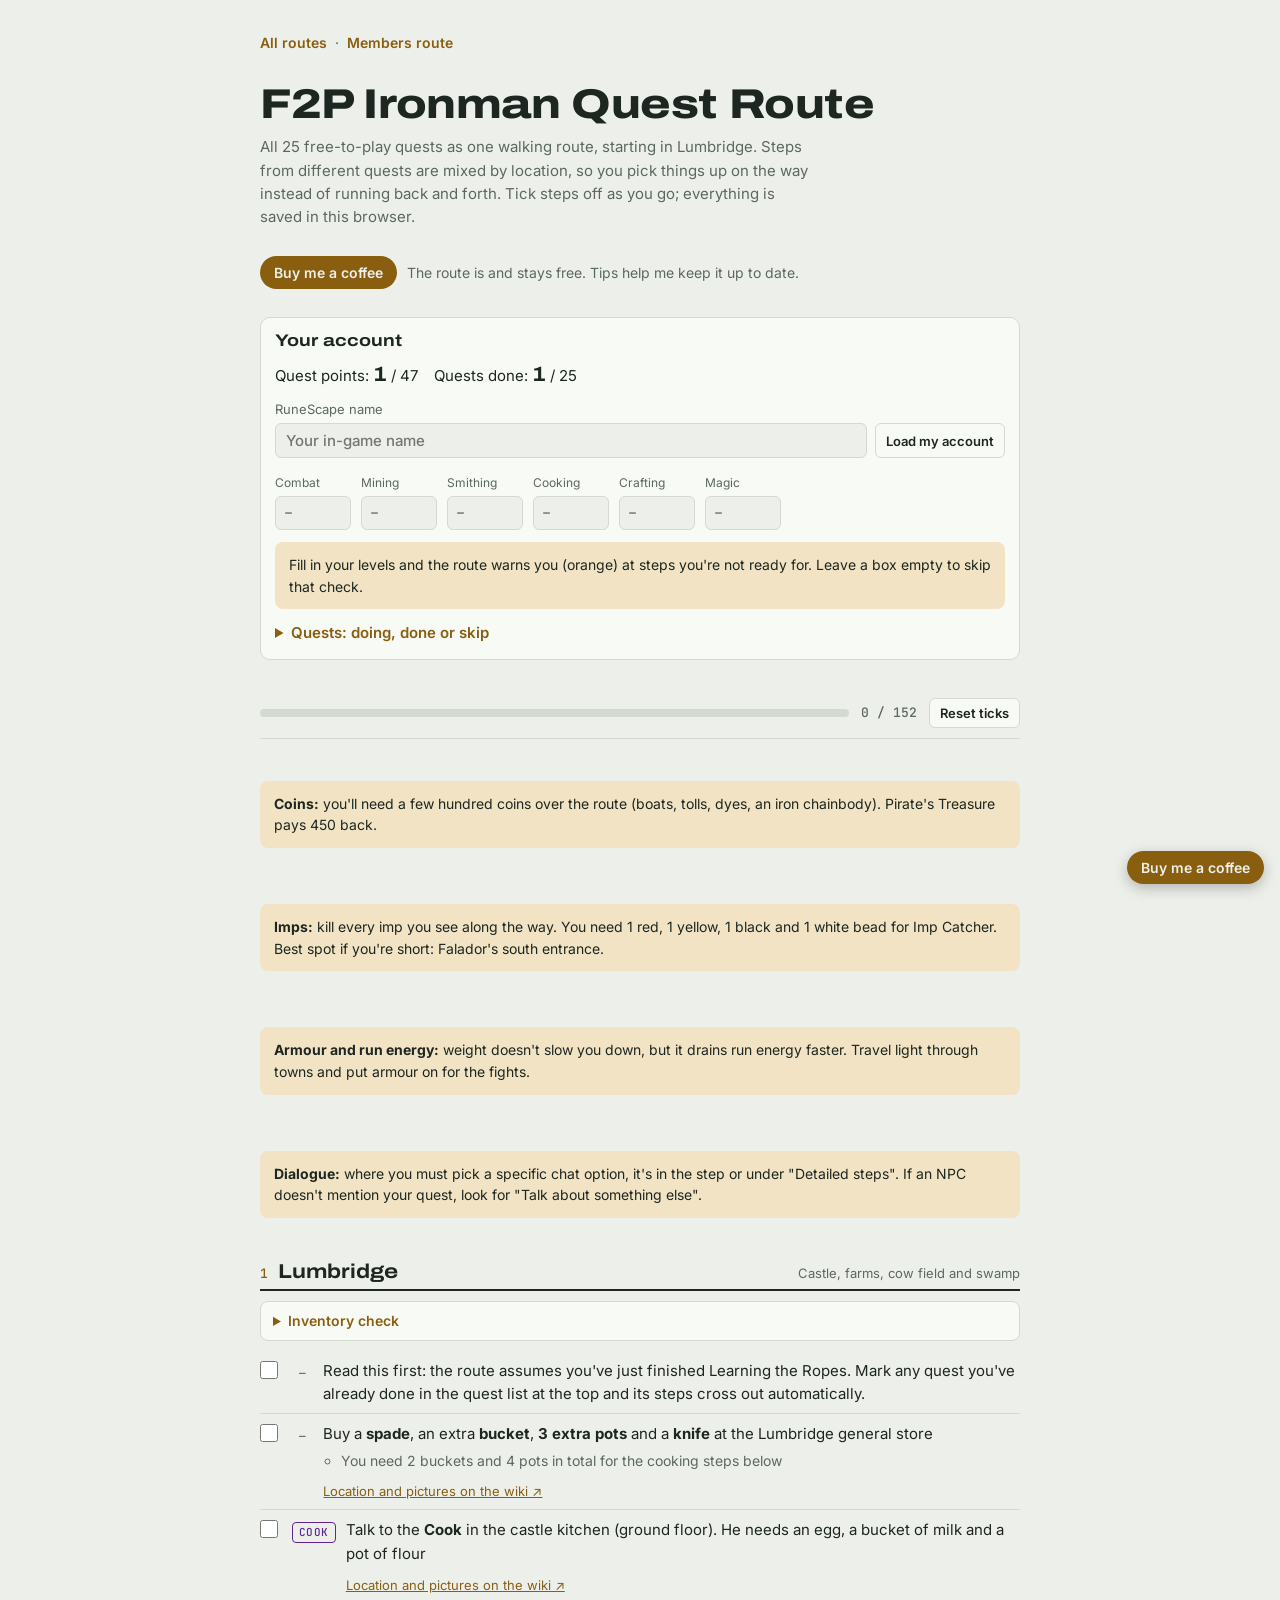
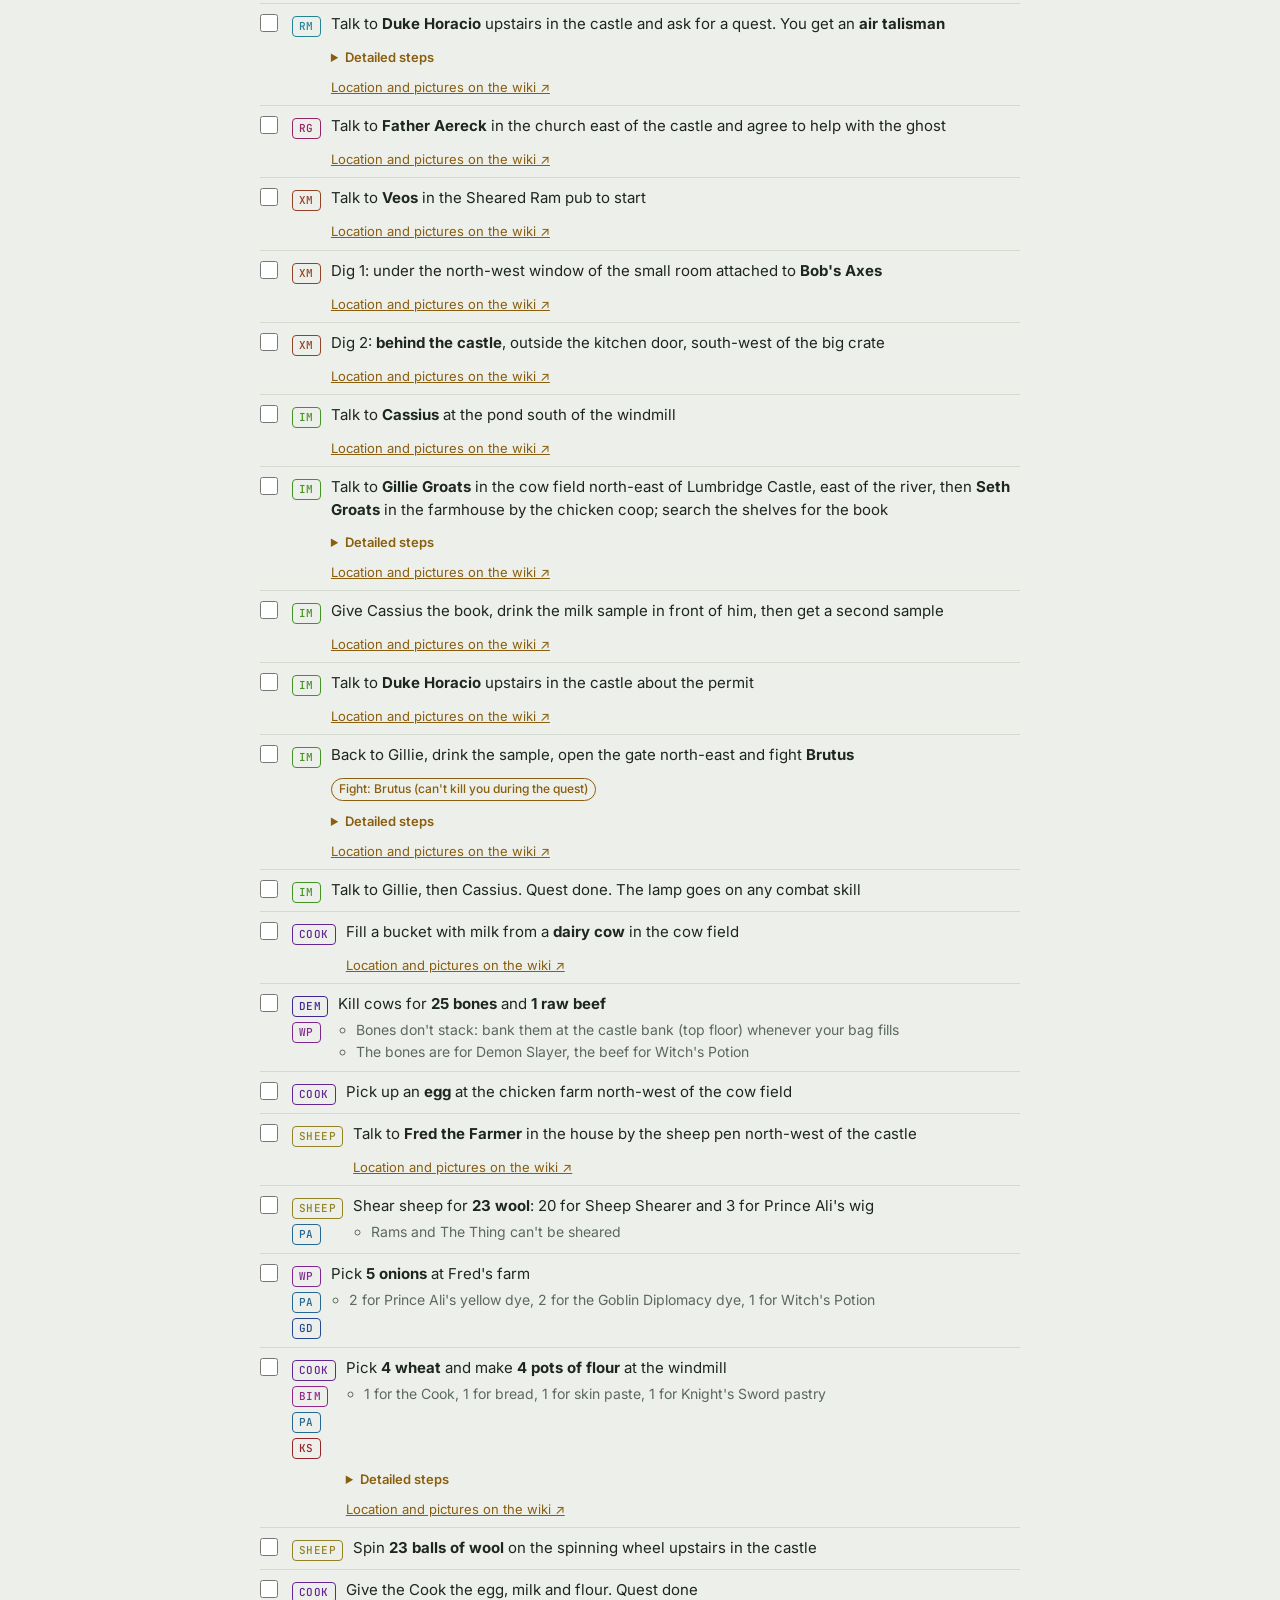
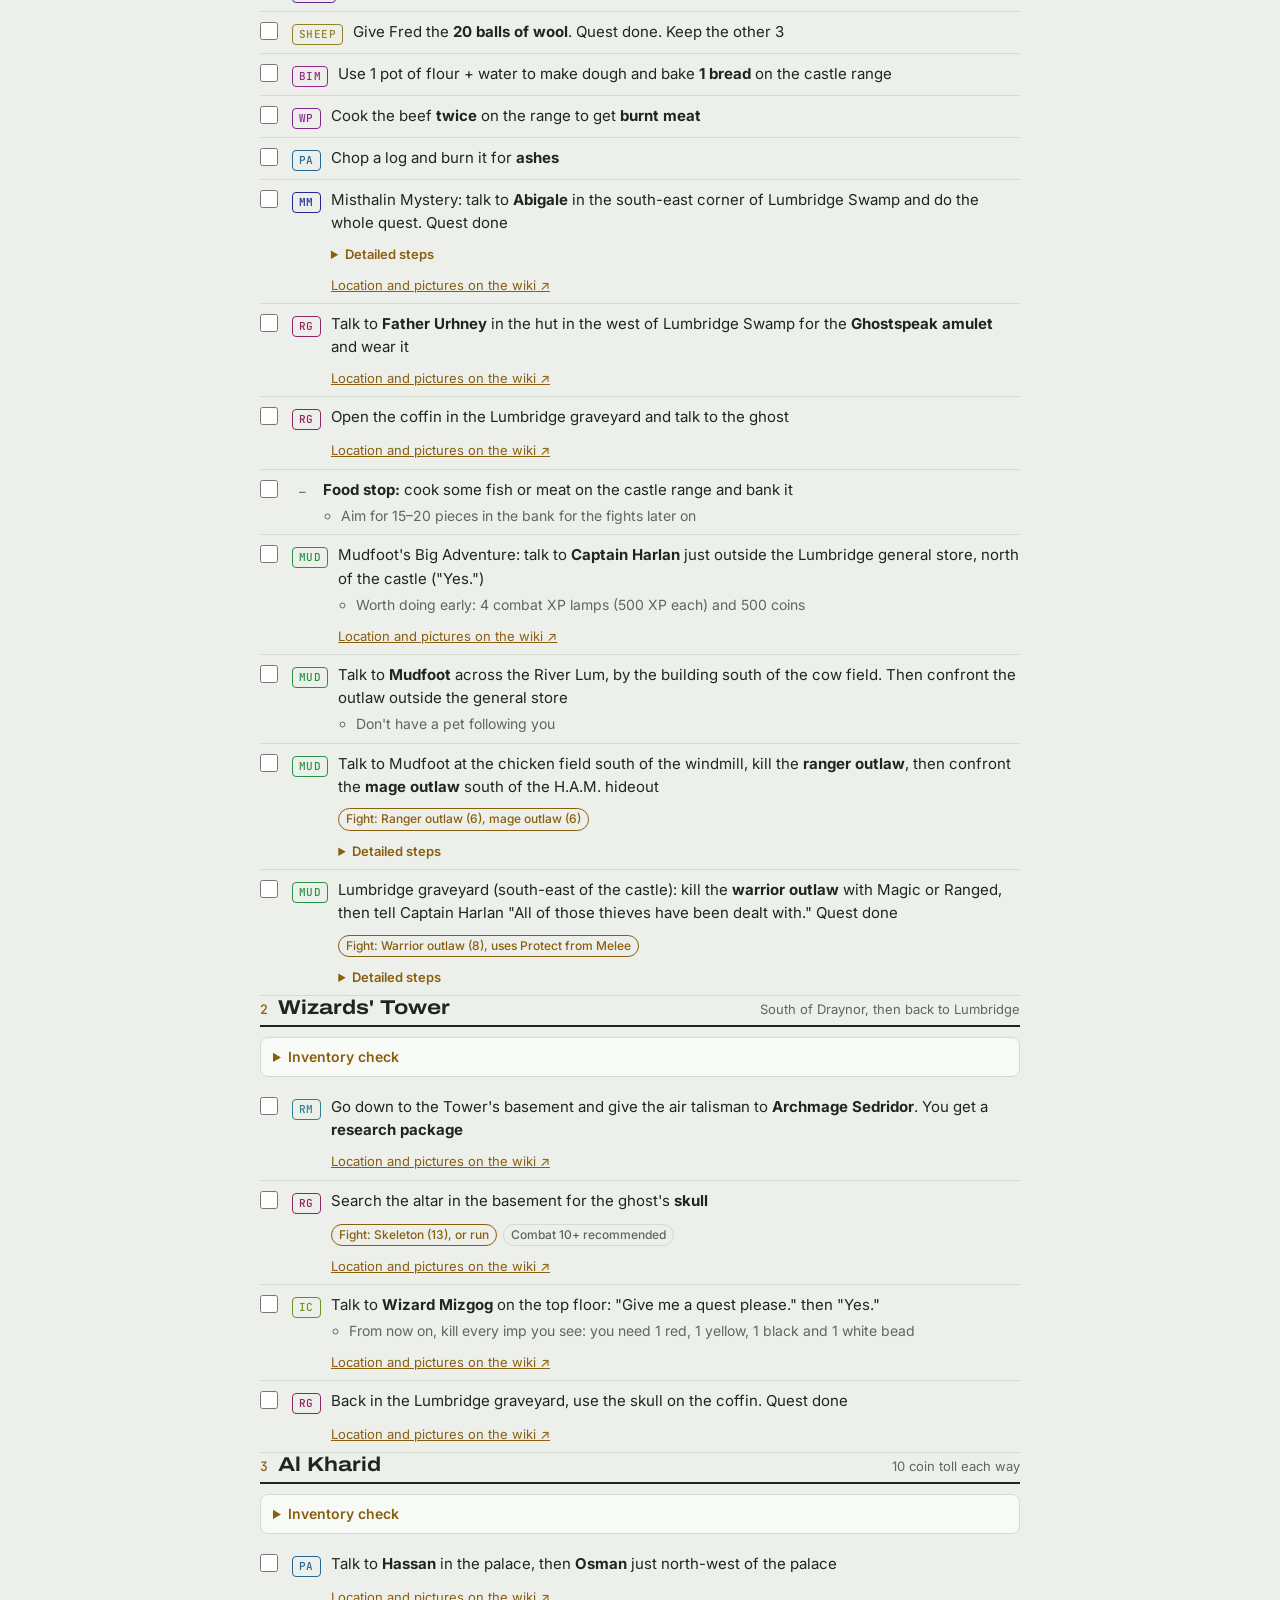
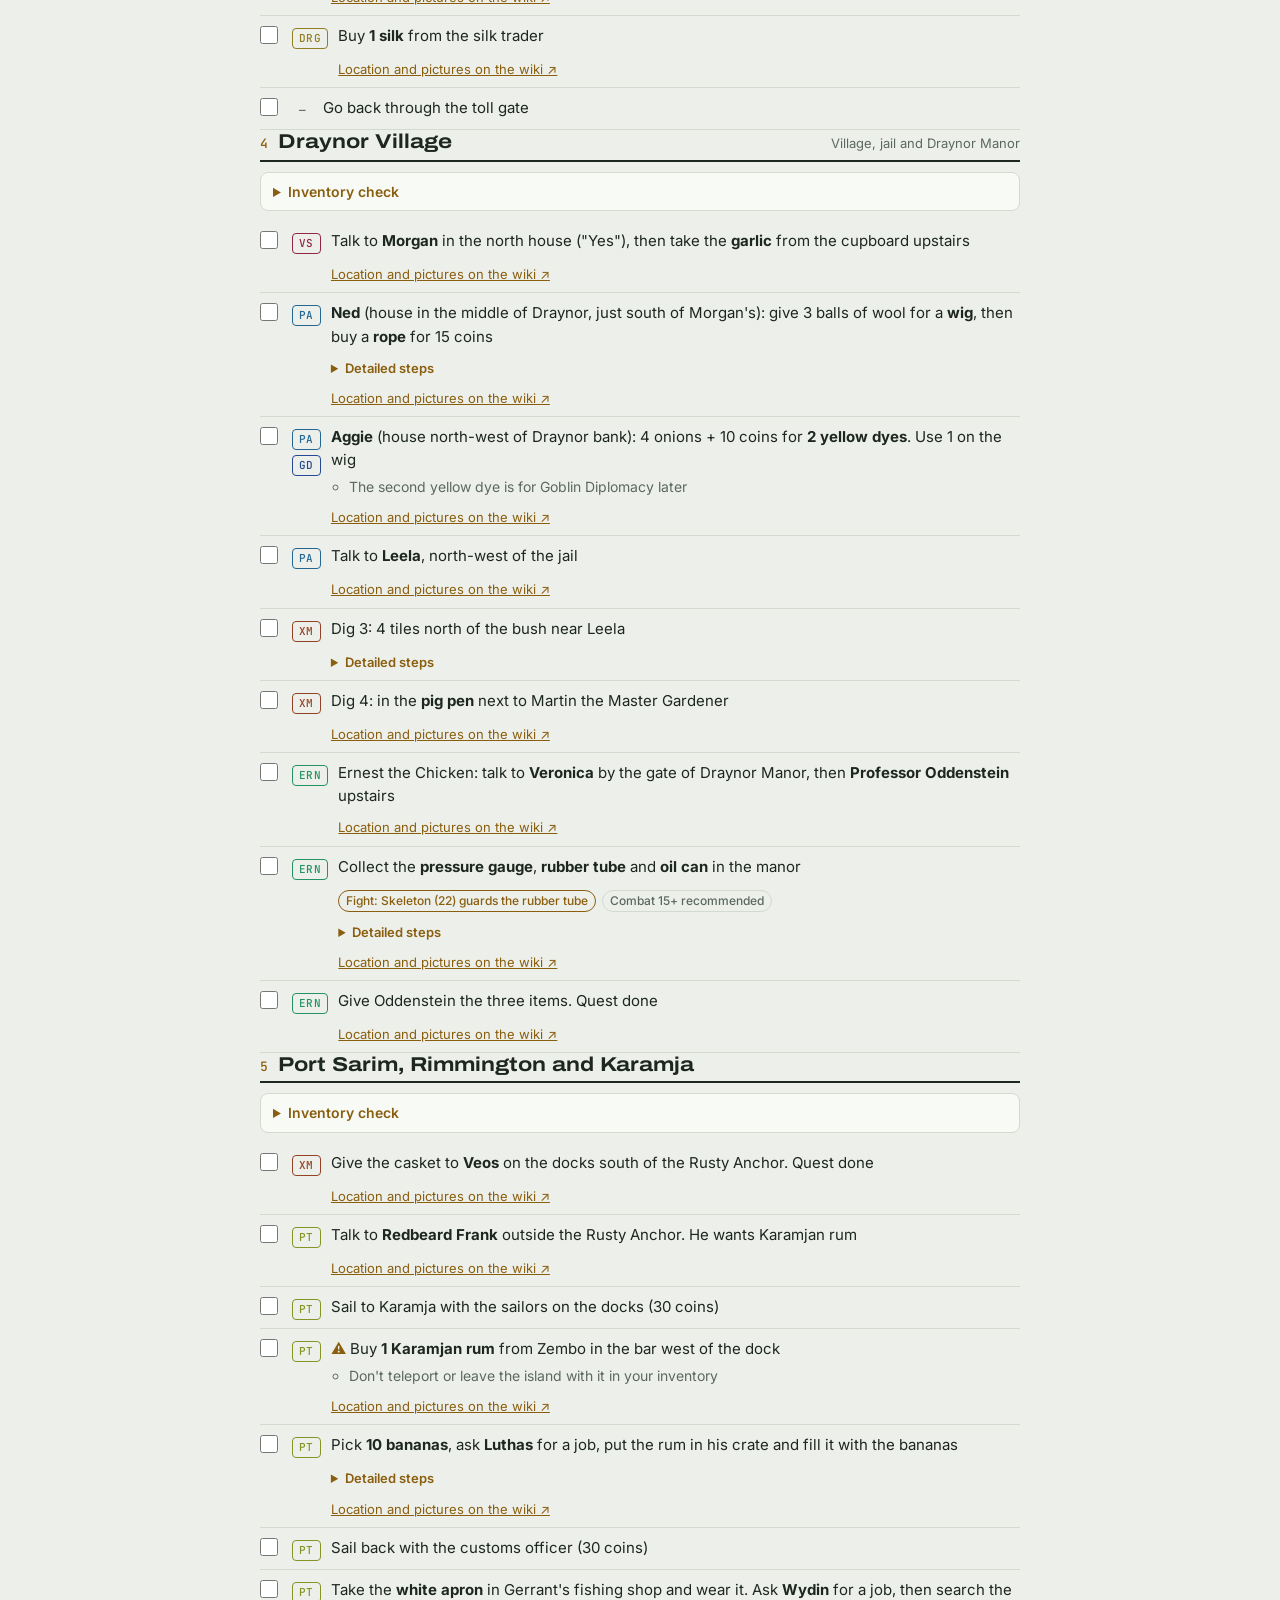
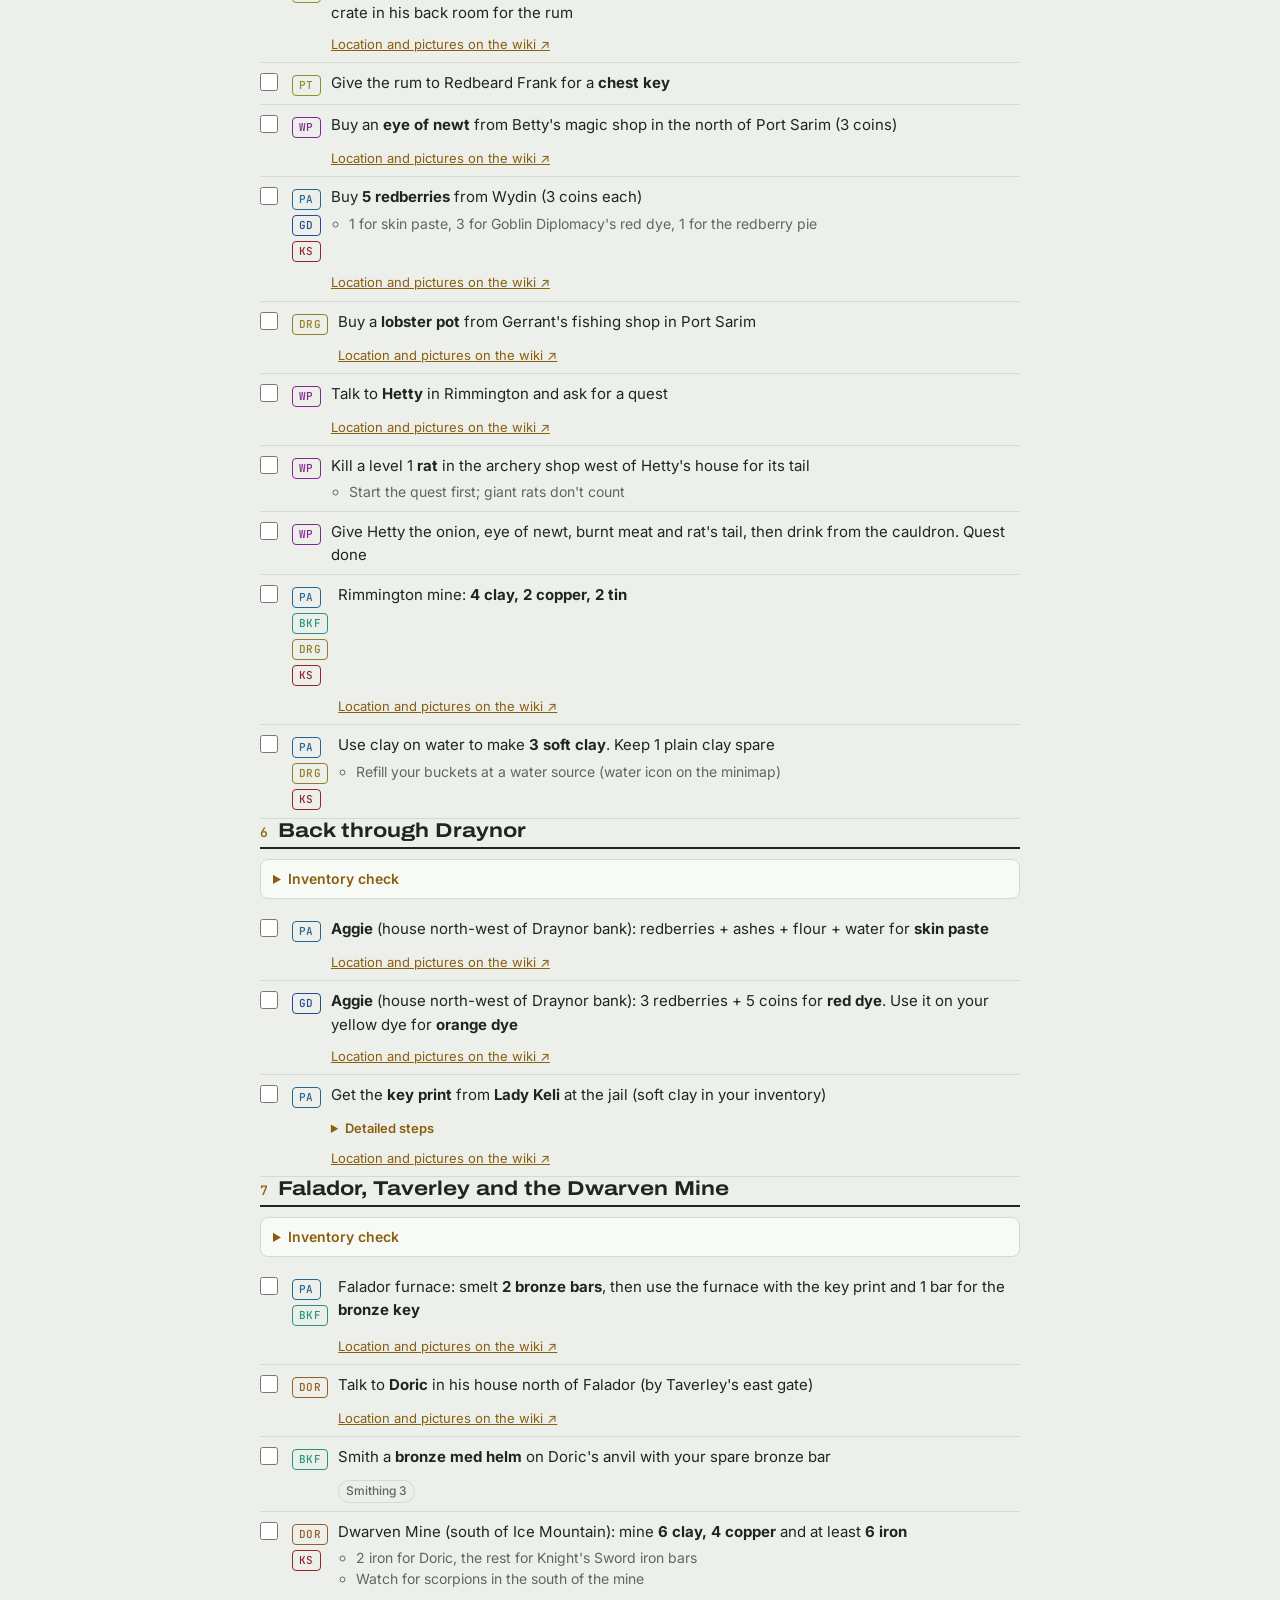
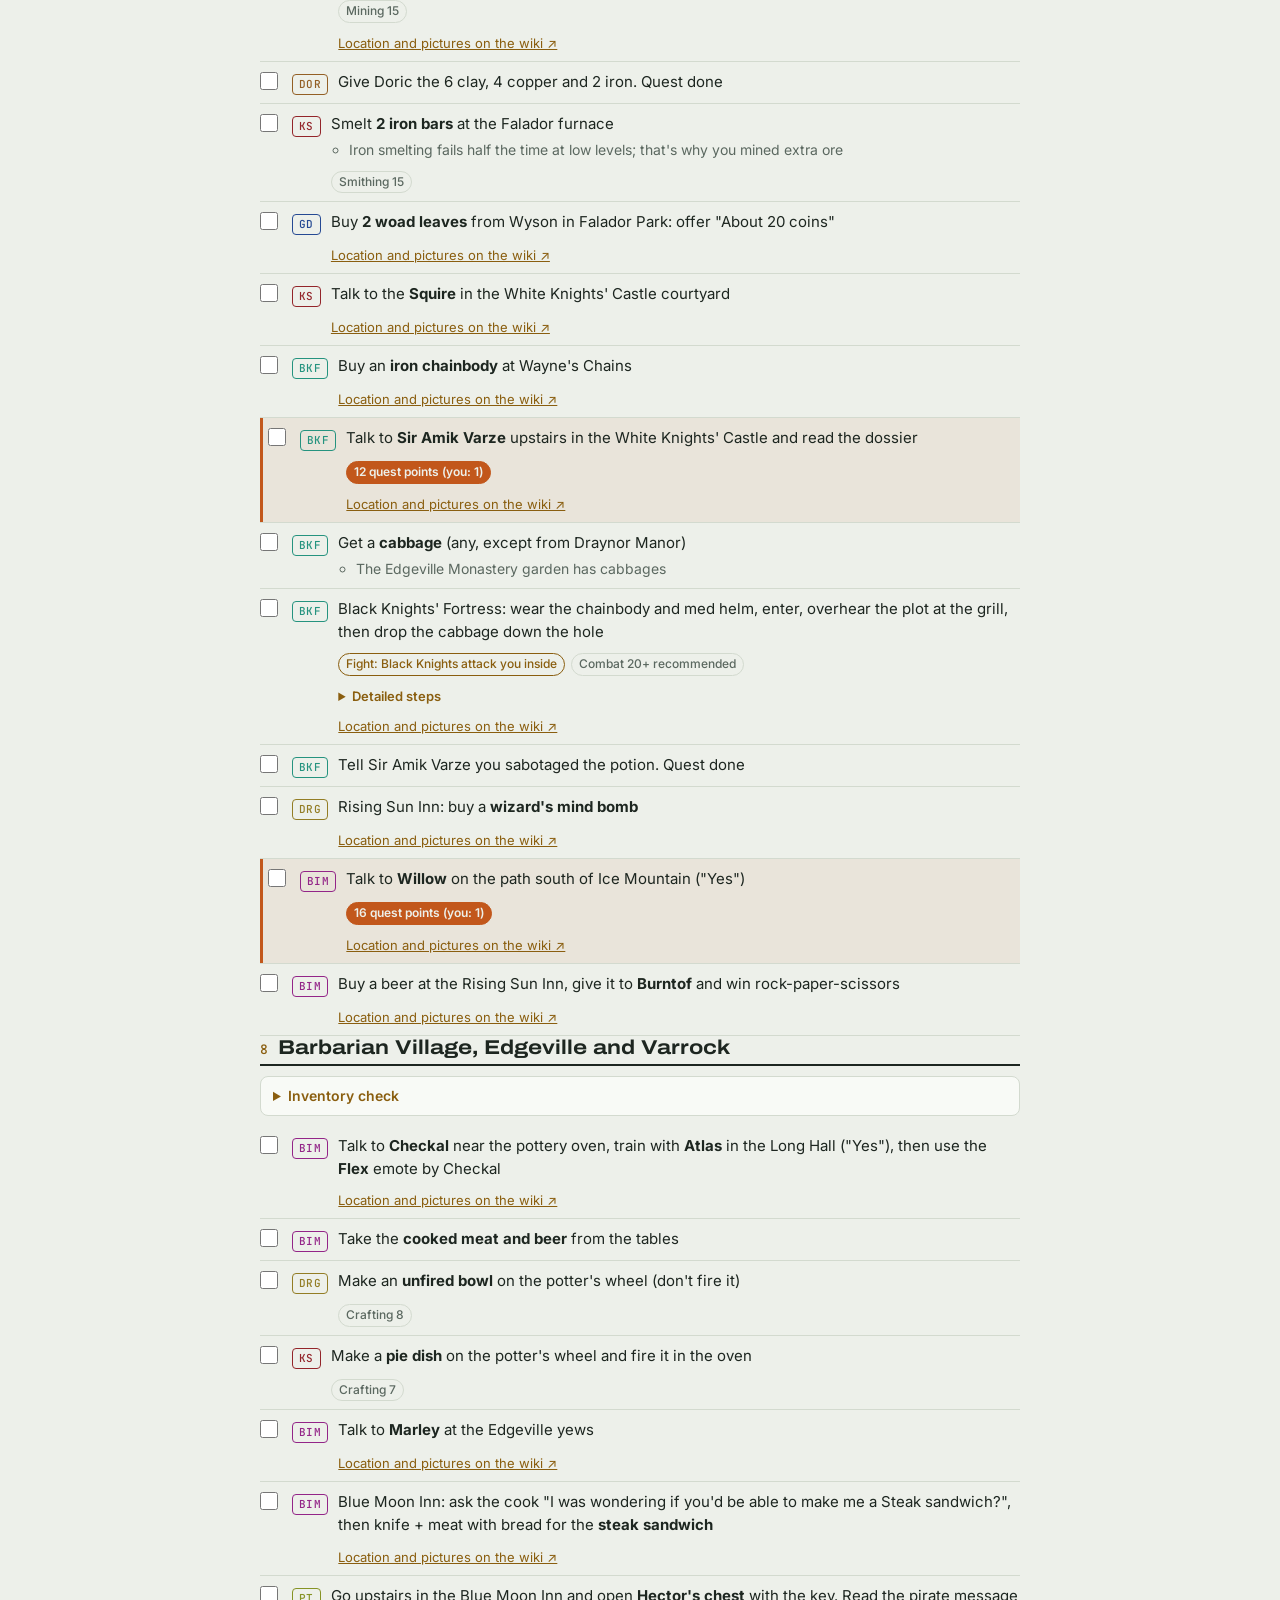
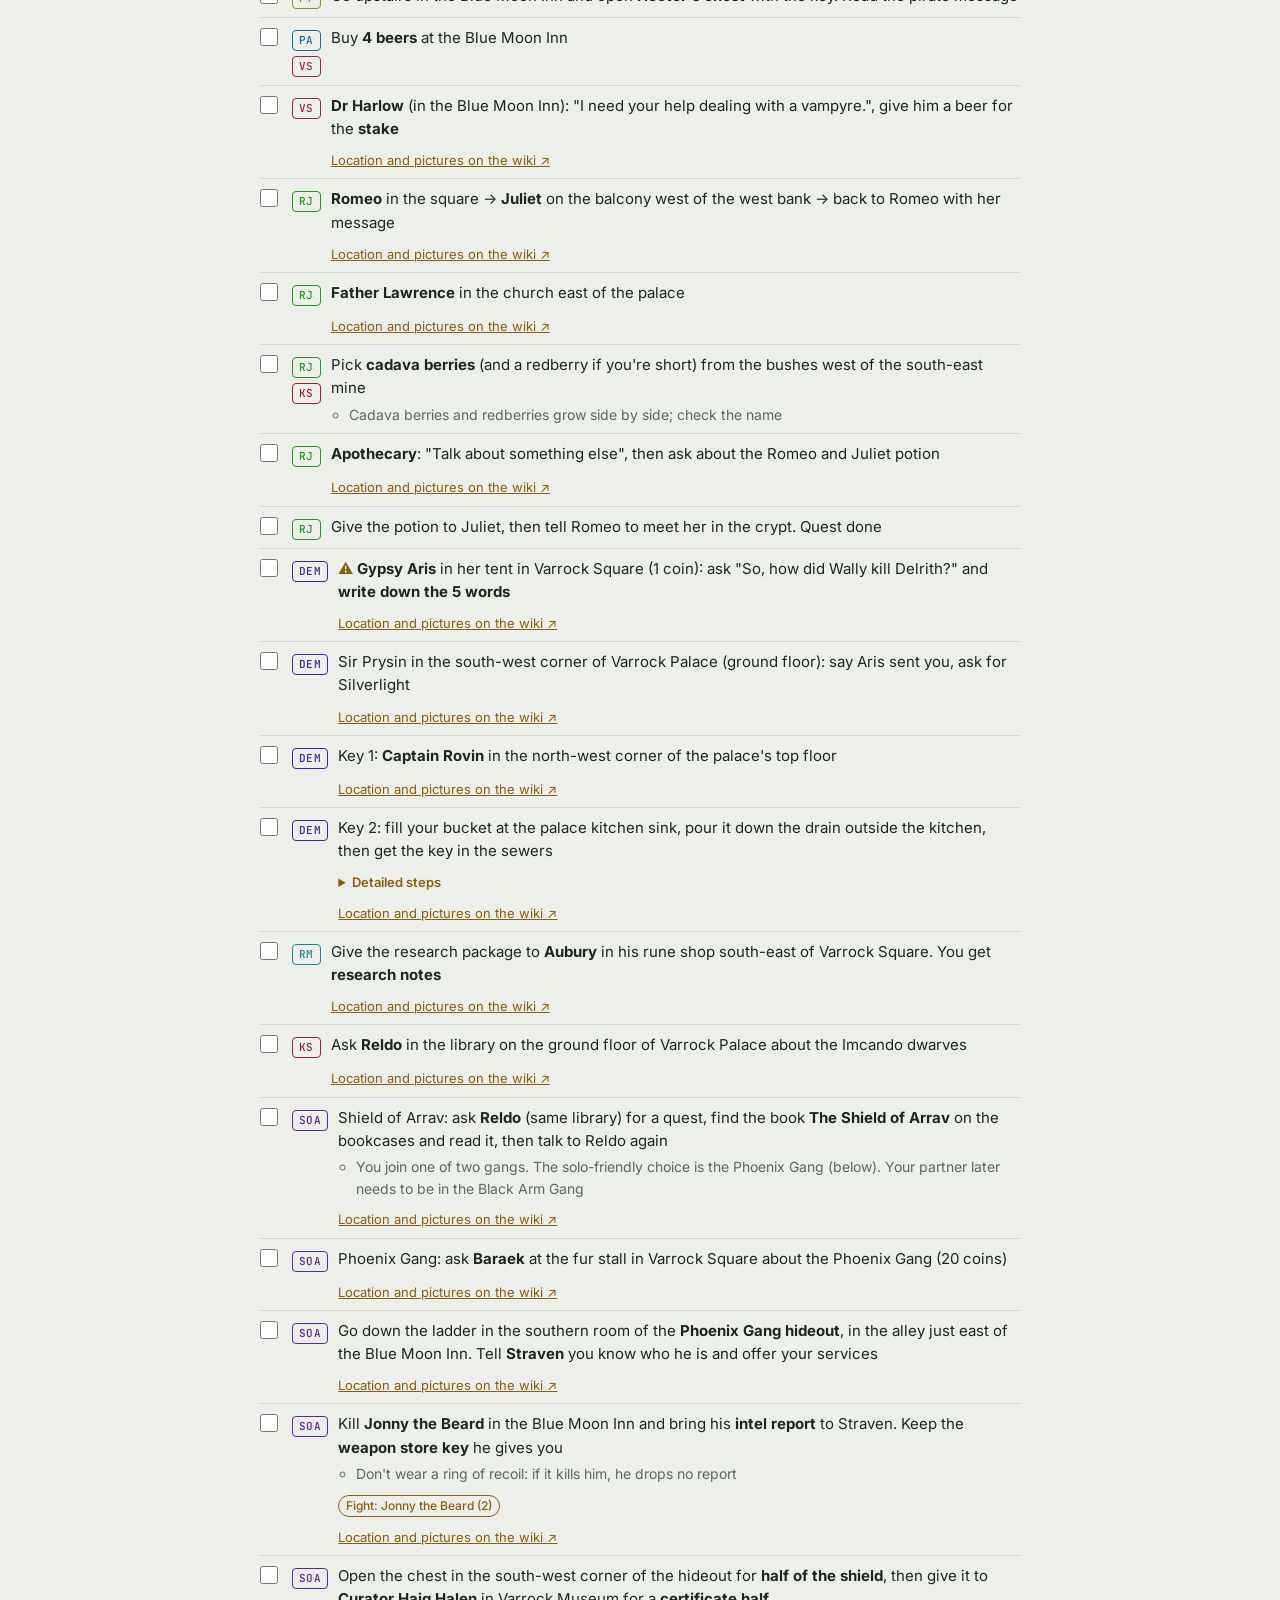
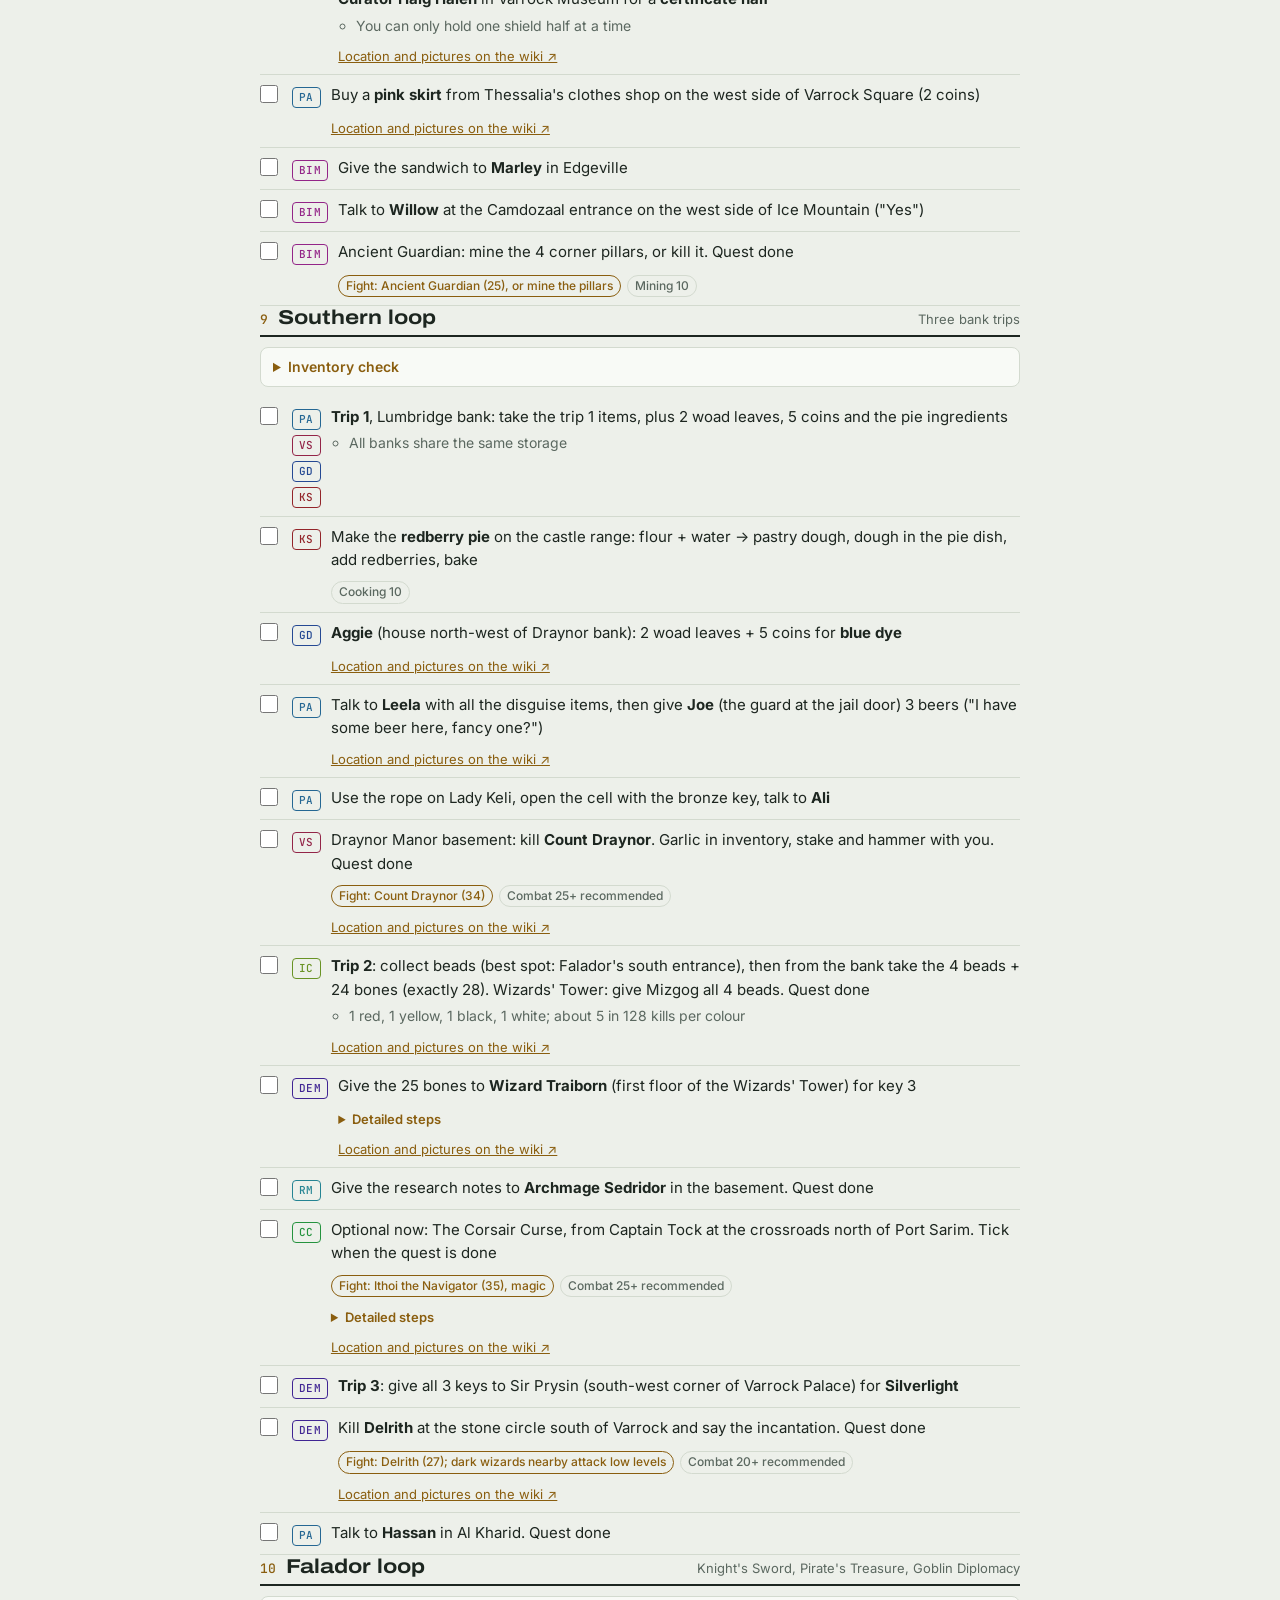
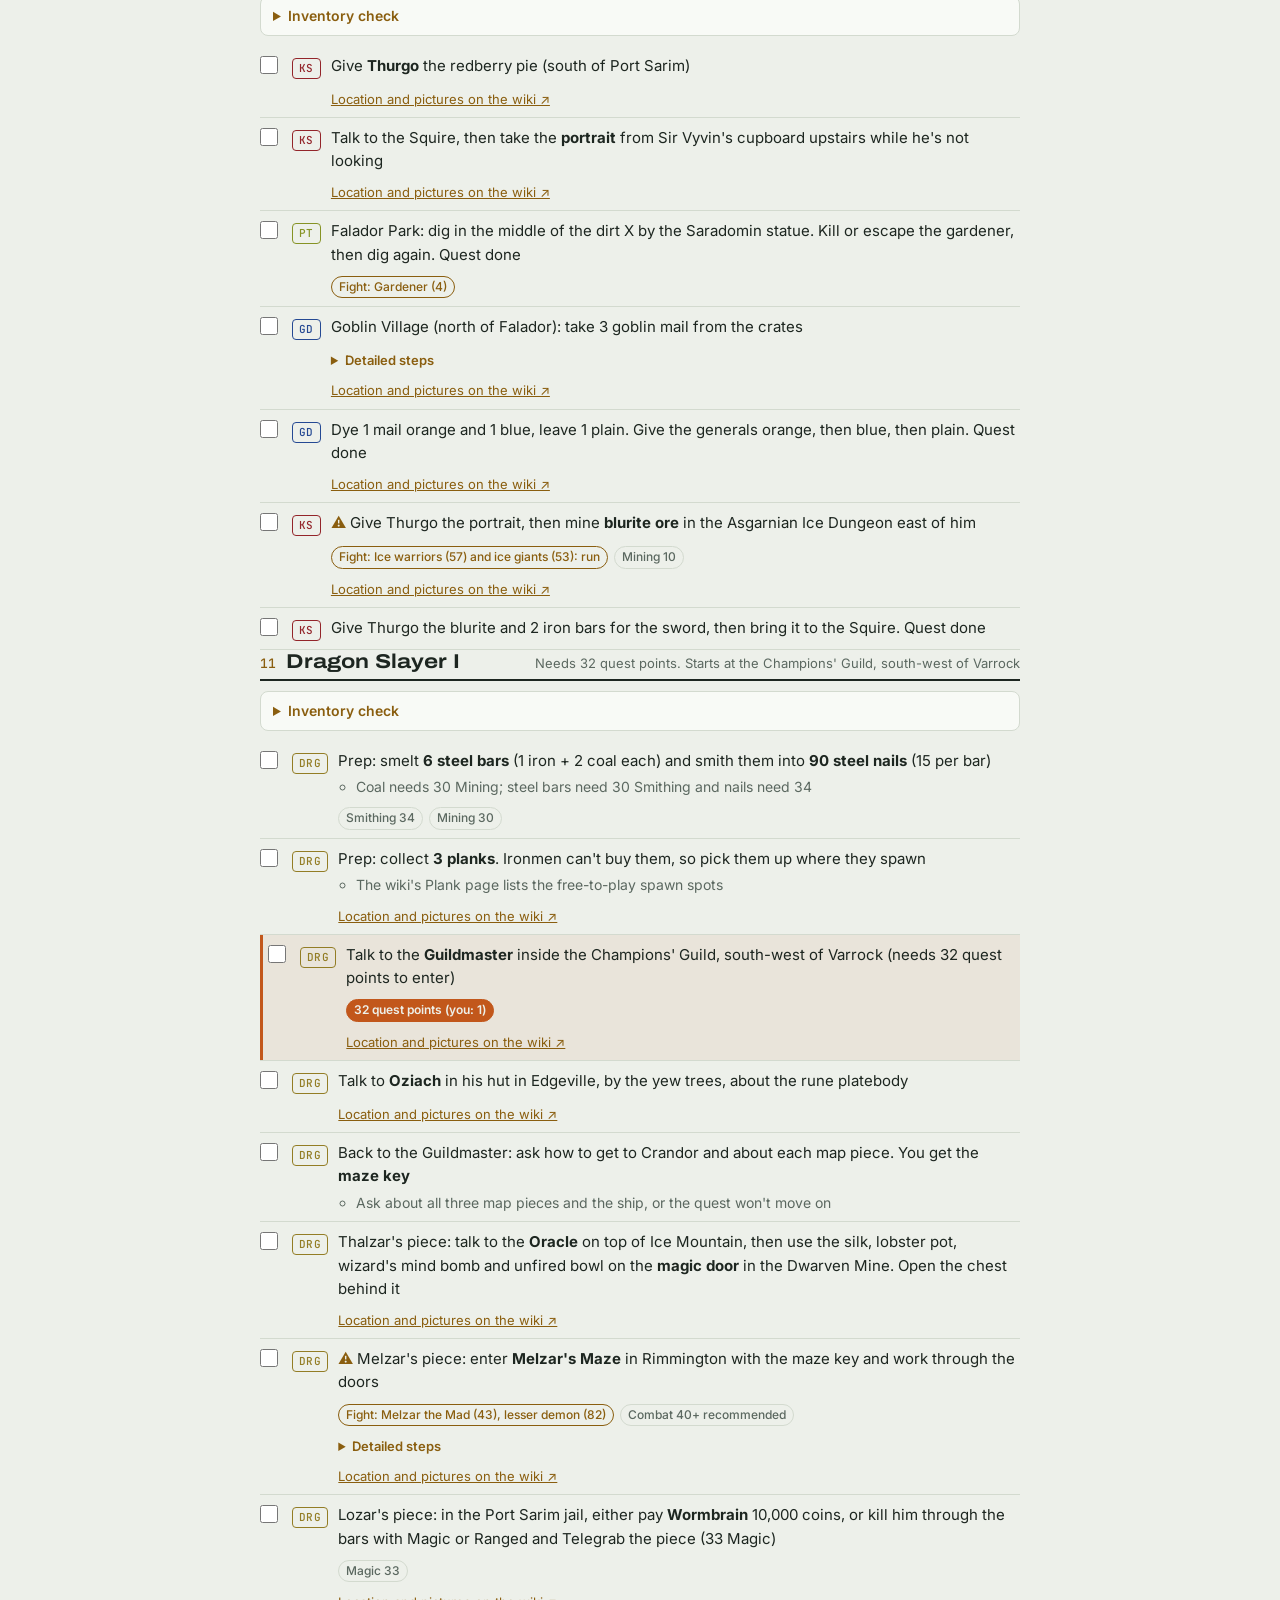
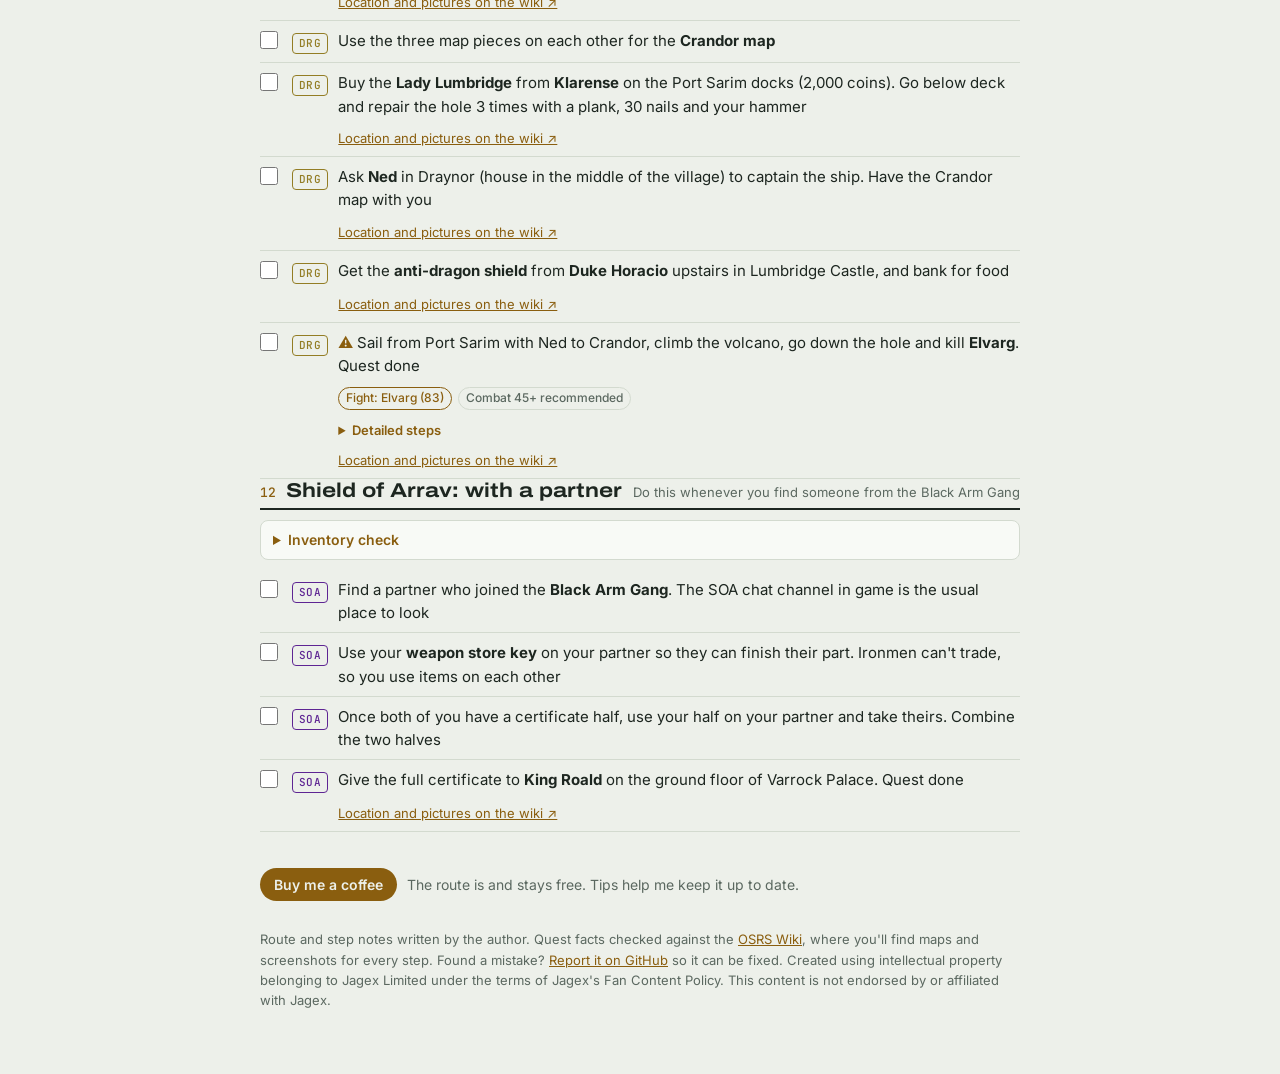
==== f2p/index.html @ 498c960a "Add homepage, move F2P to /f2p, add members route chapter 1, share progress Co-Authored-By: Claude O" ====
<!doctype html>
<html lang="en">
<head>
<meta charset="utf-8">
<meta name="viewport" content="width=device-width, initial-scale=1, viewport-fit=cover">
<title>F2P Ironman Quest Route</title>
<link rel="canonical" href="https://osrsroute.com/f2p/">
<meta name="description" content="Every free-to-play OSRS quest in one walking route for ironmen: steps interleaved by location, bank trips, inventory checks, dialogue options and requirement warnings.">
<link rel="stylesheet" href="https://fonts.googleapis.com/css2?family=Archivo:wdth,wght@100..125,500..800&family=Inter:wght@400;500;600&family=JetBrains+Mono:wght@500&display=swap">
<link rel="stylesheet" href="/assets/route.css">
</head>
<body>


<div class="wrap">
  <nav class="topnav"><a href="/">All routes</a><span aria-hidden="true">·</span><a href="/members/">Members route</a></nav>
  <header>
    <h1>F2P Ironman Quest Route</h1>
    <p class="lede">All 25 free-to-play quests as one walking route, starting in Lumbridge. Steps from different quests are mixed by location, so you pick things up on the way instead of running back and forth. Tick steps off as you go; everything is saved in this browser.</p>
  </header>

  <div class="support">
    <a class="kofi" href="https://ko-fi.com/gladinathor" target="_blank" rel="noopener">Buy me a coffee</a>
    <span>The route is and stays free. Tips help me keep it up to date.</span>
  </div>


  <section class="panel" aria-labelledby="you-h">
    <h2 id="you-h">Your account</h2>
    <div class="panel-row"><span>Quest points: <strong id="qp">0</strong> / <span id="qptotal"></span></span><span>Quests done: <strong id="qdone">0</strong> / <span id="qtotal"></span></span></div>
    <form id="lookup" class="lookup">
      <label for="rsn">RuneScape name</label>
      <div class="lookup-row"><input id="rsn" type="text" autocomplete="off" spellcheck="false" maxlength="12" placeholder="Your in-game name"><button id="loadbtn" type="submit">Load my account</button></div>
      <p id="lookupmsg" class="hint" role="status"></p>
    </form>
    <div id="stats" aria-label="Your levels"></div>
    <p class="note" style="margin:0">Fill in your levels and the route warns you (orange) at steps you're not ready for. Leave a box empty to skip that check.</p>
    <details>
      <summary>Quests: doing, done or skip</summary>
      <p style="margin:8px 0;color:var(--muted);font-size:14px">Done: its steps are crossed out. Skip: its steps disappear, for quests you don't meet the requirements for or don't want to do. Steps that serve several quests stay until none of those quests is still on Doing.</p>
      <div id="qlist"></div>
    </details>
  </section>

  <p id="dswarn" class="note warnbox" hidden>Dragon Slayer is on, but your combat is <strong id="dsc"></strong>. Elvarg (83) and the lesser demon (82) are tough below about 40. You'll gain levels along the route, so keeping it is fine. <button id="dsskip" type="button">Skip Dragon Slayer</button></p>
  <div class="progress">
    <div class="bar" aria-hidden="true"><i id="fill"></i></div>
    <span class="count" id="count">0 / 0</span>
    <button id="reset" type="button">Reset ticks</button>
  </div>
  <p id="confirm" class="note" hidden>Untick every step? Your quest list and levels stay. <button id="yes" type="button">Yes, reset</button> <button id="no" type="button">Cancel</button></p>

  <p class="note"><strong>Coins:</strong> you'll need a few hundred coins over the route (boats, tolls, dyes, an iron chainbody). Pirate's Treasure pays 450 back.</p>
  <p class="note"><strong>Imps:</strong> kill every imp you see along the way. You need 1 red, 1 yellow, 1 black and 1 white bead for Imp Catcher. Best spot if you're short: Falador's south entrance.</p>
  <p class="note"><strong>Armour and run energy:</strong> weight doesn't slow you down, but it drains run energy faster. Travel light through towns and put armour on for the fights.</p>
  <p class="note"><strong>Dialogue:</strong> where you must pick a specific chat option, it's in the step or under "Detailed steps". If an NPC doesn't mention your quest, look for "Talk about something else".</p>

  <div id="phases"></div>



  
  <div class="support" style="margin-top:8px">
    <a class="kofi" href="https://ko-fi.com/gladinathor" target="_blank" rel="noopener">Buy me a coffee</a>
    <span>The route is and stays free. Tips help me keep it up to date.</span>
  </div>

  <footer>Route and step notes written by the author. Quest facts checked against the <a href="https://oldschool.runescape.wiki" target="_blank" rel="noopener">OSRS Wiki</a>, where you'll find maps and screenshots for every step. Found a mistake? <a href="https://github.com/bengladine/osrs-quest-route/issues/new?template=route-mistake.md" target="_blank" rel="noopener">Report it on GitHub</a> so it can be fixed. Created using intellectual property belonging to Jagex Limited under the terms of Jagex's Fan Content Policy. This content is not endorsed by or affiliated with Jagex.</footer>
</div>

<a class="kofi kofi-float" href="https://ko-fi.com/gladinathor" target="_blank" rel="noopener" aria-label="Buy me a coffee on Ko-fi">Buy me a coffee</a>
<script>
window.ROUTE_KEY="f2p-route-full-v1";

const QUESTS={
LTR:["Learning the Ropes",1,"Learning_the_Ropes"],
MUD:["Mudfoot's Big Adventure",1,"Mudfoot%27s_Big_Adventure"],
COOK:["Cook's Assistant",1,"Cook%27s_Assistant"],
SHEEP:["Sheep Shearer",1,"Sheep_Shearer"],
RM:["Rune Mysteries",1,"Rune_Mysteries"],
RG:["The Restless Ghost",1,"The_Restless_Ghost"],
IM:["The Ides of Milk",1,"The_Ides_of_Milk"],
MM:["Misthalin Mystery",1,"Misthalin_Mystery"],
XM:["X Marks the Spot",1,"X_Marks_the_Spot"],
ERN:["Ernest the Chicken",4,"Ernest_the_Chicken"],
WP:["Witch's Potion",1,"Witch%27s_Potion"],
PT:["Pirate's Treasure",2,"Pirate%27s_Treasure"],
PA:["Prince Ali Rescue",3,"Prince_Ali_Rescue"],
VS:["Vampyre Slayer",3,"Vampyre_Slayer"],
RJ:["Romeo & Juliet",5,"Romeo_%26_Juliet"],
DEM:["Demon Slayer",3,"Demon_Slayer"],
DOR:["Doric's Quest",1,"Doric%27s_Quest"],
BKF:["Black Knights' Fortress",3,"Black_Knights%27_Fortress"],
BIM:["Below Ice Mountain",1,"Below_Ice_Mountain"],
IC:["Imp Catcher",1,"Imp_Catcher"],
GD:["Goblin Diplomacy",5,"Goblin_Diplomacy"],
KS:["The Knight's Sword",1,"The_Knight%27s_Sword"],
CC:["The Corsair Curse",2,"The_Corsair_Curse"],
SOA:["Shield of Arrav",1,"Shield_of_Arrav"],
DRG:["Dragon Slayer I",2,"Dragon_Slayer_I"]};

/* Step: [quests, text, opts]
   quests: "KEY" or ["KEY",...] — the step is skipped when ALL listed quests are marked done. "" = always shown.
   opts: sub (short notes), det (detailed steps), req {combat, qp, mining, smithing, cooking, crafting, magic},
         fight "Name (level)", loc wiki page, warn true */
const PHASES=[
{name:"Lumbridge",loc:"Castle, farms, cow field and swamp",
 inv:{have:"Your starter items: bronze axe, pickaxe, tinderbox, bucket, pot, weapon and some food",bank:""},
 steps:[
["","Read this first: the route assumes you've just finished Learning the Ropes. Mark any quest you've already done in the quest list at the top and its steps cross out automatically.",{}],
["",["Buy a <b>spade</b>, an extra <b>bucket</b>, <b>3 extra pots</b> and a <b>knife</b> at the Lumbridge general store"],{sub:["You need 2 buckets and 4 pots in total for the cooking steps below"],loc:"Lumbridge_General_Store"}],
["COOK","Talk to the <b>Cook</b> in the castle kitchen (ground floor). He needs an egg, a bucket of milk and a pot of flour",{loc:"Cook_(Lumbridge)"}],
["RM","Talk to <b>Duke Horacio</b> upstairs in the castle and ask for a quest. You get an <b>air talisman</b>",{det:["Duke Horacio is on the first floor of Lumbridge Castle.","Choose \"Have you any quests for me?\" and accept.","Keep the air talisman; it goes to the Wizards' Tower."],loc:"Duke_Horacio"}],
["RG","Talk to <b>Father Aereck</b> in the church east of the castle and agree to help with the ghost",{loc:"Father_Aereck"}],
["XM","Talk to <b>Veos</b> in the Sheared Ram pub to start",{loc:"Veos"}],
["XM","Dig 1: under the north-west window of the small room attached to <b>Bob's Axes</b>",{loc:"Bob%27s_Brilliant_Axes"}],
["XM","Dig 2: <b>behind the castle</b>, outside the kitchen door, south-west of the big crate",{loc:"Lumbridge_Castle"}],
["IM","Talk to <b>Cassius</b> at the pond south of the windmill",{loc:"Cassius"}],
["IM","Talk to <b>Gillie Groats</b> in the cow field north-east of Lumbridge Castle, east of the river, then <b>Seth Groats</b> in the farmhouse by the chicken coop; search the shelves for the book",{det:["Gillie Groats is the milkmaid in the cow field.","Seth Groats is in the farmhouse next to the chicken coop.","Search the shelves there for the book 'The Groats' principles'."],loc:"Gillie_Groats"}],
["IM","Give Cassius the book, drink the milk sample in front of him, then get a second sample",{loc:"Cassius"}],
["IM","Talk to <b>Duke Horacio</b> upstairs in the castle about the permit",{loc:"Duke_Horacio"}],
["IM","Back to Gillie, drink the sample, open the gate north-east and fight <b>Brutus</b>",{fight:"Brutus (can't kill you during the quest)",det:["Snort: step 2 tiles sideways or 1 tile back.","Growl: step 2 tiles sideways.","His normal attacks can't kill you during the quest, but the special attacks hit up to 19."],loc:"Brutus"}],
["IM","Talk to Gillie, then Cassius. Quest done. The lamp goes on any combat skill",{}],
["COOK","Fill a bucket with milk from a <b>dairy cow</b> in the cow field",{loc:"Dairy_cow"}],
[["DEM","WP"],"Kill cows for <b>25 bones</b> and <b>1 raw beef</b>",{sub:["Bones don't stack: bank them at the castle bank (top floor) whenever your bag fills","The bones are for Demon Slayer, the beef for Witch's Potion"]}],
["COOK","Pick up an <b>egg</b> at the chicken farm north-west of the cow field",{}],
["SHEEP","Talk to <b>Fred the Farmer</b> in the house by the sheep pen north-west of the castle",{loc:"Fred_the_Farmer"}],
[["SHEEP","PA"],"Shear sheep for <b>23 wool</b>: 20 for Sheep Shearer and 3 for Prince Ali's wig",{sub:["Rams and The Thing can't be sheared"]}],
[["WP","PA","GD"],"Pick <b>5 onions</b> at Fred's farm",{sub:["2 for Prince Ali's yellow dye, 2 for the Goblin Diplomacy dye, 1 for Witch's Potion"]}],
[["COOK","BIM","PA","KS"],"Pick <b>4 wheat</b> and make <b>4 pots of flour</b> at the windmill",{sub:["1 for the Cook, 1 for bread, 1 for skin paste, 1 for Knight's Sword pastry"],det:["Put grain in the hopper on the top floor and pull the lever.","Collect the flour from the bin on the ground floor with an empty pot.","Repeat for each pot."],loc:"Mill_Lane_Mill"}],
["SHEEP","Spin <b>23 balls of wool</b> on the spinning wheel upstairs in the castle",{}],
["COOK","Give the Cook the egg, milk and flour. Quest done",{}],
["SHEEP","Give Fred the <b>20 balls of wool</b>. Quest done. Keep the other 3",{}],
["BIM","Use 1 pot of flour + water to make dough and bake <b>1 bread</b> on the castle range",{}],
["WP","Cook the beef <b>twice</b> on the range to get <b>burnt meat</b>",{}],
["PA","Chop a log and burn it for <b>ashes</b>",{}],
["MM","Misthalin Mystery: talk to <b>Abigale</b> in the south-east corner of Lumbridge Swamp and do the whole quest. Quest done",{det:["Talk to Abigale, offer help and take the rowboat south.","Use the bucket on the rain barrel west of the manor for the key and unlock the doors.","Read the note by the pink-knob door, slash the gloomy painting with the knife for the ruby key, light the four candles and the barrel fuse in the south-east room.","Climb through the damaged wall and look at the tree, play D-E-A-D on the piano and search it for the emerald key.","Open the green-knob door, slash the fireplace and enter the gems: sapphire, diamond, zenyte, emerald, onyx, ruby. You get the sapphire key.","Open the blue-knob door and push the mirror until it faces the wardrobe; a cutscene plays. Take the knife and attack Abigale.","Try to leave the room, then talk to Mandy outside. Quest done."],loc:"Abigale"}],
["RG","Talk to <b>Father Urhney</b> in the hut in the west of Lumbridge Swamp for the <b>Ghostspeak amulet</b> and wear it",{loc:"Father_Urhney"}],
["RG","Open the coffin in the Lumbridge graveyard and talk to the ghost",{loc:"Restless_ghost"}],
["","<b>Food stop:</b> cook some fish or meat on the castle range and bank it",{sub:["Aim for 15–20 pieces in the bank for the fights later on"]}],
["MUD","Mudfoot's Big Adventure: talk to <b>Captain Harlan</b> just outside the Lumbridge general store, north of the castle (\"Yes.\")",{sub:["Worth doing early: 4 combat XP lamps (500 XP each) and 500 coins"],loc:"Captain_Harlan"}],
["MUD","Talk to <b>Mudfoot</b> across the River Lum, by the building south of the cow field. Then confront the outlaw outside the general store",{sub:["Don't have a pet following you"]}],
["MUD","Talk to Mudfoot at the chicken field south of the windmill, kill the <b>ranger outlaw</b>, then confront the <b>mage outlaw</b> south of the H.A.M. hideout",{fight:"Ranger outlaw (6), mage outlaw (6)",det:["Optional first: Captain Harlan gives you a bronze shortsword and wooden shield.","Pick up the ranger's shortbow and arrows, and the mage's staff and runes: you need Magic or Ranged for the last fight."]}],
["MUD","Lumbridge graveyard (south-east of the castle): kill the <b>warrior outlaw</b> with Magic or Ranged, then tell Captain Harlan \"All of those thieves have been dealt with.\" Quest done",{fight:"Warrior outlaw (8), uses Protect from Melee",det:["Melee doesn't work: he prays against it.","If you leave the area, pick Mudfoot up again outside the H.A.M. hideout before coming back."]}]
]},
{name:"Wizards' Tower",loc:"South of Draynor, then back to Lumbridge",
 inv:{have:"Air talisman, Ghostspeak amulet (worn), some food, about 10 coins",bank:"Cooking and dye ingredients can wait in the bank"},
 steps:[
["RM","Go down to the Tower's basement and give the air talisman to <b>Archmage Sedridor</b>. You get a <b>research package</b>",{loc:"Archmage_Sedridor"}],
["RG","Search the altar in the basement for the ghost's <b>skull</b>",{fight:"Skeleton (13), or run",req:{combat:10},loc:"Wizards%27_Tower"}],
["IC","Talk to <b>Wizard Mizgog</b> on the top floor: \"Give me a quest please.\" then \"Yes.\"",{sub:["From now on, kill every imp you see: you need 1 red, 1 yellow, 1 black and 1 white bead"],loc:"Wizard_Mizgog"}],
["RG","Back in the Lumbridge graveyard, use the skull on the coffin. Quest done",{loc:"Restless_ghost"}]
]},
{name:"Al Kharid",loc:"10 coin toll each way",
 inv:{have:"About 30 coins",bank:""},
 steps:[
["PA","Talk to <b>Hassan</b> in the palace, then <b>Osman</b> just north-west of the palace",{loc:"Chancellor_Hassan"}],
["DRG","Buy <b>1 silk</b> from the silk trader",{loc:"Silk_trader"}],
["","Go back through the toll gate",{}]
]},
{name:"Draynor Village",loc:"Village, jail and Draynor Manor",
 inv:{have:"3 balls of wool, 4 onions, about 40 coins, spade, some food",bank:""},
 steps:[
["VS","Talk to <b>Morgan</b> in the north house (\"Yes\"), then take the <b>garlic</b> from the cupboard upstairs",{loc:"Morgan"}],
["PA","<b>Ned</b> (house in the middle of Draynor, just south of Morgan's): give 3 balls of wool for a <b>wig</b>, then buy a <b>rope</b> for 15 coins",{det:["Ask Ned if he can make other things from wool, then ask for a wig.","Talk again and ask for a rope."],loc:"Ned"}],
[["PA","GD"],"<b>Aggie</b> (house north-west of Draynor bank): 4 onions + 10 coins for <b>2 yellow dyes</b>. Use 1 on the wig",{sub:["The second yellow dye is for Goblin Diplomacy later"],loc:"Aggie"}],
["PA","Talk to <b>Leela</b>, north-west of the jail",{loc:"Leela"}],
["XM","Dig 3: 4 tiles north of the bush near Leela",{det:["Veos's orb works like hot/cold: it gets warmer as you walk closer."]}],
["XM","Dig 4: in the <b>pig pen</b> next to Martin the Master Gardener",{loc:"Martin_the_Master_Gardener"}],
["ERN","Ernest the Chicken: talk to <b>Veronica</b> by the gate of Draynor Manor, then <b>Professor Oddenstein</b> upstairs",{loc:"Veronica"}],
["ERN","Collect the <b>pressure gauge</b>, <b>rubber tube</b> and <b>oil can</b> in the manor",{fight:"Skeleton (22) guards the rubber tube",req:{combat:15},det:["Poison: green bottle in the small room south of the kitchen (ground floor).","Fish food: blue box upstairs, in the room south of the main staircase.","Use the fish food on the poison, then on the fountain in the south-west of the grounds. Search the fountain for the pressure gauge.","Spade: by the door in the south-east room (or bring yours). Search the compost heap on the west side of the grounds for a key.","Rubber tube: in the room behind the stairs (use the key). An aggressive skeleton (level 22) is inside.","Oil can: search the bookcase on the west wall of the west room, take the ladder down, then do the lever puzzle:","Pull B, then A down. Go through door 1.","Pull D down. Go through doors 2, then 3.","Pull B, then A up. Go through doors 3, 4 and 5.","Pull E, then F down. Go through doors 6 and 7.","Pull C down. Go through doors 7 and 6.","Pull E up. Go through doors 6, 8 and 3.","Go through door 9 and take the oil can."],loc:"Draynor_Manor"}],
["ERN","Give Oddenstein the three items. Quest done",{loc:"Professor_Oddenstein"}]
]},
{name:"Port Sarim, Rimmington and Karamja",loc:"",
 inv:{have:"Spade, 1 onion, burnt meat, pickaxe, 2 buckets of water, about 100 coins",bank:""},
 steps:[
["XM","Give the casket to <b>Veos</b> on the docks south of the Rusty Anchor. Quest done",{loc:"Veos"}],
["PT","Talk to <b>Redbeard Frank</b> outside the Rusty Anchor. He wants Karamjan rum",{loc:"Redbeard_Frank"}],
["PT","Sail to Karamja with the sailors on the docks (30 coins)",{}],
["PT","Buy <b>1 Karamjan rum</b> from Zembo in the bar west of the dock",{sub:["Don't teleport or leave the island with it in your inventory"],warn:true,loc:"Zembo"}],
["PT","Pick <b>10 bananas</b>, ask <b>Luthas</b> for a job, put the rum in his crate and fill it with the bananas",{det:["Bananas: the plantation north of Luthas's hut.","Ask Luthas for a job first.","Use the rum on the crate outside the south-east corner of his hut, then use the bananas on it one by one.","Talk to Luthas again: he pays you 30 coins and says the crate goes to Wydin in Port Sarim."],loc:"Luthas"}],
["PT","Sail back with the customs officer (30 coins)",{}],
["PT","Take the <b>white apron</b> in Gerrant's fishing shop and wear it. Ask <b>Wydin</b> for a job, then search the crate in his back room for the rum",{loc:"Wydin"}],
["PT","Give the rum to Redbeard Frank for a <b>chest key</b>",{}],
[["WP"],"Buy an <b>eye of newt</b> from Betty's magic shop in the north of Port Sarim (3 coins)",{loc:"Betty"}],
[["PA","GD","KS"],"Buy <b>5 redberries</b> from Wydin (3 coins each)",{sub:["1 for skin paste, 3 for Goblin Diplomacy's red dye, 1 for the redberry pie"],loc:"Wydin"}],
["DRG","Buy a <b>lobster pot</b> from Gerrant's fishing shop in Port Sarim",{loc:"Gerrant"}],
["WP","Talk to <b>Hetty</b> in Rimmington and ask for a quest",{loc:"Hetty"}],
["WP","Kill a level 1 <b>rat</b> in the archery shop west of Hetty's house for its tail",{sub:["Start the quest first; giant rats don't count"]}],
["WP","Give Hetty the onion, eye of newt, burnt meat and rat's tail, then drink from the cauldron. Quest done",{}],
[["PA","BKF","DRG","KS"],"Rimmington mine: <b>4 clay, 2 copper, 2 tin</b>",{loc:"Rimmington_mine"}],
[["PA","DRG","KS"],"Use clay on water to make <b>3 soft clay</b>. Keep 1 plain clay spare",{sub:["Refill your buckets at a water source (water icon on the minimap)"]}]
]},
{name:"Back through Draynor",loc:"",
 inv:{have:"Redberries, ashes, 1 pot of flour, bucket of water, soft clay, yellow dye, 10 coins",bank:""},
 steps:[
["PA","<b>Aggie</b> (house north-west of Draynor bank): redberries + ashes + flour + water for <b>skin paste</b>",{loc:"Aggie"}],
["GD","<b>Aggie</b> (house north-west of Draynor bank): 3 redberries + 5 coins for <b>red dye</b>. Use it on your yellow dye for <b>orange dye</b>",{loc:"Aggie"}],
["PA","Get the <b>key print</b> from <b>Lady Keli</b> at the jail (soft clay in your inventory)",{det:["\"Heard of you? You're famous in Gielinor!\"","\"What is your latest plan then?\"","\"How do you know someone won't try to free him?\"","\"Could I see the key please?\"","\"Could I touch the key for a moment please?\"","No key print? Talk to her again with the same options."],loc:"Lady_Keli"}]
]},
{name:"Falador, Taverley and the Dwarven Mine",loc:"",
 inv:{have:"Copper and tin ore, key print, hammer, pickaxe, about 300 coins, bread, knife, soft clay, Prince Ali items",bank:""},
 steps:[
[["PA","BKF"],"Falador furnace: smelt <b>2 bronze bars</b>, then use the furnace with the key print and 1 bar for the <b>bronze key</b>",{loc:"Falador_furnace"}],
["DOR","Talk to <b>Doric</b> in his house north of Falador (by Taverley's east gate)",{loc:"Doric"}],
["BKF","Smith a <b>bronze med helm</b> on Doric's anvil with your spare bronze bar",{req:{smithing:3}}],
[["DOR","KS"],"Dwarven Mine (south of Ice Mountain): mine <b>6 clay, 4 copper</b> and at least <b>6 iron</b>",{req:{mining:15},sub:["2 iron for Doric, the rest for Knight's Sword iron bars","Watch for scorpions in the south of the mine"],loc:"Dwarven_Mine"}],
["DOR","Give Doric the 6 clay, 4 copper and 2 iron. Quest done",{}],
["KS","Smelt <b>2 iron bars</b> at the Falador furnace",{req:{smithing:15},sub:["Iron smelting fails half the time at low levels; that's why you mined extra ore"]}],
["GD","Buy <b>2 woad leaves</b> from Wyson in Falador Park: offer \"About 20 coins\"",{loc:"Wyson_the_gardener"}],
["KS","Talk to the <b>Squire</b> in the White Knights' Castle courtyard",{loc:"Squire_(The_Knight%27s_Sword)"}],
["BKF","Buy an <b>iron chainbody</b> at Wayne's Chains",{loc:"Wayne%27s_Chains"}],
["BKF","Talk to <b>Sir Amik Varze</b> upstairs in the White Knights' Castle and read the dossier",{req:{qp:12},loc:"Sir_Amik_Varze"}],
["BKF","Get a <b>cabbage</b> (any, except from Draynor Manor)",{sub:["The Edgeville Monastery garden has cabbages"]}],
["BKF","Black Knights' Fortress: wear the chainbody and med helm, enter, overhear the plot at the grill, then drop the cabbage down the hole",{fight:"Black Knights attack you inside",req:{combat:20},det:["The fortress is north-east of Falador, west of the Monastery. The knights outside attack players under combat 67; run past them.","Wear the iron chainbody and bronze med helm and enter by the south door. You can take them off once inside.","Push the wall in front of you, climb up the ladder, up the ladder to its right, down the ladder to the south, through the east door, up the closest ladder, down the ladder to the east, open the sturdy door to the south and climb down the ladder west of it.","Listen at the grill.","Go back to the entrance, enter the room directly east (tell the guard you don't care), climb the ladder on the north wall, walk around the landing and push the wall.","Right-click the cabbage and use it on the hole."],loc:"Black_Knights%27_Fortress"}],
["BKF","Tell Sir Amik Varze you sabotaged the potion. Quest done",{}],
["DRG","Rising Sun Inn: buy a <b>wizard's mind bomb</b>",{loc:"Rising_Sun_Inn"}],
["BIM","Talk to <b>Willow</b> on the path south of Ice Mountain (\"Yes\")",{req:{qp:16},loc:"Willow_(Below_Ice_Mountain)"}],
["BIM","Buy a beer at the Rising Sun Inn, give it to <b>Burntof</b> and win rock-paper-scissors",{loc:"Burntof"}]
]},
{name:"Barbarian Village, Edgeville and Varrock",loc:"",
 inv:{have:"Travel light. Bread, knife, soft clay ×2, about 30 coins, empty bucket, pickaxe, chest key, research package, Prince Ali items, garlic",bank:"Spade, axe, shears, and the Dragon Slayer items"},
 steps:[
["BIM","Talk to <b>Checkal</b> near the pottery oven, train with <b>Atlas</b> in the Long Hall (\"Yes\"), then use the <b>Flex</b> emote by Checkal",{loc:"Checkal"}],
["BIM","Take the <b>cooked meat and beer</b> from the tables",{}],
["DRG","Make an <b>unfired bowl</b> on the potter's wheel (don't fire it)",{req:{crafting:8}}],
["KS","Make a <b>pie dish</b> on the potter's wheel and fire it in the oven",{req:{crafting:7}}],
["BIM","Talk to <b>Marley</b> at the Edgeville yews",{loc:"Marley"}],
["BIM","Blue Moon Inn: ask the cook \"I was wondering if you'd be able to make me a Steak sandwich?\", then knife + meat with bread for the <b>steak sandwich</b>",{loc:"Blue_Moon_Inn"}],
["PT","Go upstairs in the Blue Moon Inn and open <b>Hector's chest</b> with the key. Read the pirate message",{}],
[["PA","VS"],"Buy <b>4 beers</b> at the Blue Moon Inn",{}],
["VS","<b>Dr Harlow</b> (in the Blue Moon Inn): \"I need your help dealing with a vampyre.\", give him a beer for the <b>stake</b>",{loc:"Dr_Harlow"}],
["RJ","<b>Romeo</b> in the square → <b>Juliet</b> on the balcony west of the west bank → back to Romeo with her message",{loc:"Romeo"}],
["RJ","<b>Father Lawrence</b> in the church east of the palace",{loc:"Father_Lawrence"}],
[["RJ","KS"],"Pick <b>cadava berries</b> (and a redberry if you're short) from the bushes west of the south-east mine",{sub:["Cadava berries and redberries grow side by side; check the name"]}],
["RJ","<b>Apothecary</b>: \"Talk about something else\", then ask about the Romeo and Juliet potion",{loc:"Apothecary"}],
["RJ","Give the potion to Juliet, then tell Romeo to meet her in the crypt. Quest done",{}],
["DEM","<b>Gypsy Aris</b> in her tent in Varrock Square (1 coin): ask \"So, how did Wally kill Delrith?\" and <b>write down the 5 words</b>",{warn:true,loc:"Gypsy_Aris"}],
["DEM","Sir Prysin in the south-west corner of Varrock Palace (ground floor): say Aris sent you, ask for Silverlight",{loc:"Sir_Prysin"}],
["DEM","Key 1: <b>Captain Rovin</b> in the north-west corner of the palace's top floor",{loc:"Captain_Rovin"}],
["DEM","Key 2: fill your bucket at the palace kitchen sink, pour it down the drain outside the kitchen, then get the key in the sewers",{det:["The drain is against the wall just north of the kitchen door.","The manhole is just south of the palace's east wall (dungeon icon on the minimap).","In the sewer, head north-west to a stream. The rusty key is in a muddy patch next to a pile of skeletons."],loc:"Varrock_Sewers"}],
["RM","Give the research package to <b>Aubury</b> in his rune shop south-east of Varrock Square. You get <b>research notes</b>",{loc:"Aubury"}],
["KS","Ask <b>Reldo</b> in the library on the ground floor of Varrock Palace about the Imcando dwarves",{loc:"Reldo"}],
["SOA","Shield of Arrav: ask <b>Reldo</b> (same library) for a quest, find the book <b>The Shield of Arrav</b> on the bookcases and read it, then talk to Reldo again",{id:"soa-1",sub:["You join one of two gangs. The solo-friendly choice is the Phoenix Gang (below). Your partner later needs to be in the Black Arm Gang"],loc:"Reldo"}],
["SOA","Phoenix Gang: ask <b>Baraek</b> at the fur stall in Varrock Square about the Phoenix Gang (20 coins)",{id:"soa-2",loc:"Baraek"}],
["SOA","Go down the ladder in the southern room of the <b>Phoenix Gang hideout</b>, in the alley just east of the Blue Moon Inn. Tell <b>Straven</b> you know who he is and offer your services",{id:"soa-3",loc:"Straven"}],
["SOA","Kill <b>Jonny the Beard</b> in the Blue Moon Inn and bring his <b>intel report</b> to Straven. Keep the <b>weapon store key</b> he gives you",{id:"soa-4",fight:"Jonny the Beard (2)",sub:["Don't wear a ring of recoil: if it kills him, he drops no report"],loc:"Jonny_the_beard"}],
["SOA","Open the chest in the south-west corner of the hideout for <b>half of the shield</b>, then give it to <b>Curator Haig Halen</b> in Varrock Museum for a <b>certificate half</b>",{id:"soa-5",sub:["You can only hold one shield half at a time"],loc:"Curator_Haig_Halen"}],
["PA","Buy a <b>pink skirt</b> from Thessalia's clothes shop on the west side of Varrock Square (2 coins)",{loc:"Thessalia"}],
["BIM","Give the sandwich to <b>Marley</b> in Edgeville",{}],
["BIM","Talk to <b>Willow</b> at the Camdozaal entrance on the west side of Ice Mountain (\"Yes\")",{}],
["BIM","Ancient Guardian: mine the 4 corner pillars, or kill it. Quest done",{fight:"Ancient Guardian (25), or mine the pillars",req:{mining:10}}]
]},
{name:"Southern loop",loc:"Three bank trips",
 inv:{have:"Armour on. Trip 1: Prince Ali items, 3 beers, garlic, stake, hammer, ~12 food. Trip 2: 4 imp beads and 24 bones (exactly 28 slots); research notes and the last bone on a second short run. Trip 3: keys, ~10 food",bank:"Everything not needed for the current trip"},
 steps:[
[["PA","VS","GD","KS"],"<b>Trip 1</b>, Lumbridge bank: take the trip 1 items, plus 2 woad leaves, 5 coins and the pie ingredients",{sub:["All banks share the same storage"]}],
["KS","Make the <b>redberry pie</b> on the castle range: flour + water → pastry dough, dough in the pie dish, add redberries, bake",{req:{cooking:10}}],
["GD","<b>Aggie</b> (house north-west of Draynor bank): 2 woad leaves + 5 coins for <b>blue dye</b>",{loc:"Aggie"}],
["PA","Talk to <b>Leela</b> with all the disguise items, then give <b>Joe</b> (the guard at the jail door) 3 beers (\"I have some beer here, fancy one?\")",{loc:"Leela"}],
["PA","Use the rope on Lady Keli, open the cell with the bronze key, talk to <b>Ali</b>",{}],
["VS","Draynor Manor basement: kill <b>Count Draynor</b>. Garlic in inventory, stake and hammer with you. Quest done",{fight:"Count Draynor (34)",req:{combat:25},loc:"Count_Draynor"}],
["IC","<b>Trip 2</b>: collect beads (best spot: Falador's south entrance), then from the bank take the 4 beads + 24 bones (exactly 28). Wizards' Tower: give Mizgog all 4 beads. Quest done",{sub:["1 red, 1 yellow, 1 black, 1 white; about 5 in 128 kills per colour"],loc:"Imp"}],
["DEM","Give the 25 bones to <b>Wizard Traiborn</b> (first floor of the Wizards' Tower) for key 3",{det:["Ask him about the key; he's forgotten.","Ask if he has any keys knocking around.","Give him the 24 bones you brought; he keeps count.","Fetch the last bone and the research notes from Draynor bank, give Traiborn the bone for the key."],loc:"Wizard_Traiborn"}],
["RM","Give the research notes to <b>Archmage Sedridor</b> in the basement. Quest done",{}],
["CC","Optional now: The Corsair Curse, from Captain Tock at the crossroads north of Port Sarim. Tick when the quest is done",{fight:"Ithoi the Navigator (35), magic",req:{combat:25},det:["Agree to help Captain Tock and sail from the dock west of Rimmington.","Talk to Ithoi (upstairs in the hut furthest south-west, by the water), then Arsen and Colin (upstairs in the big hut just west of the ship) and Gnocci (upstairs in the smaller hut west of theirs).","Arsen: get the ogre artefact from Tock, show it to Chief Tess at the dungeon entrance, report back.","Colin: look through Ithoi's telescope, report back.","Gnocci: dig at the sand lump west of Ithoi's hut, report back.","No spade with you? One is stuck in the sand under the big tropical tree just south of Gnocci's hut. No tinderbox? Take the one next to Gnocci, upstairs in his hut (you need it for Ithoi later).","Talk to Tock, then Gnocci, then Arsen.","Accuse Ithoi of cooking the meal and say the Captain plans to fire him. Light the driftwood under his hut with a tinderbox (no tinderbox? Gnocci's hut has one).","Tell Tock, kill Ithoi, talk to Tock again."],loc:"Captain_Tock"}],
["DEM","<b>Trip 3</b>: give all 3 keys to Sir Prysin (south-west corner of Varrock Palace) for <b>Silverlight</b>",{}],
["DEM","Kill <b>Delrith</b> at the stone circle south of Varrock and say the incantation. Quest done",{fight:"Delrith (27); dark wizards nearby attack low levels",req:{combat:20},loc:"Delrith"}],
["PA","Talk to <b>Hassan</b> in Al Kharid. Quest done",{}]
]},
{name:"Falador loop",loc:"Knight's Sword, Pirate's Treasure, Goblin Diplomacy",
 inv:{have:"Redberry pie, 2 iron bars, pickaxe, spade, pirate message, orange dye, blue dye, some food",bank:""},
 steps:[
["KS","Give <b>Thurgo</b> the redberry pie (south of Port Sarim)",{loc:"Thurgo"}],
["KS","Talk to the Squire, then take the <b>portrait</b> from Sir Vyvin's cupboard upstairs while he's not looking",{loc:"Sir_Vyvin"}],
["PT","Falador Park: dig in the middle of the dirt X by the Saradomin statue. Kill or escape the gardener, then dig again. Quest done",{fight:"Gardener (4)"}],
["GD","Goblin Village (north of Falador): take 3 goblin mail from the crates",{det:["Behind the generals' hut.","In the western hut between the small square hut and the generals' hut.","Up the ladder near the gate."],loc:"Goblin_Village"}],
["GD","Dye 1 mail orange and 1 blue, leave 1 plain. Give the generals orange, then blue, then plain. Quest done",{loc:"General_Bentnoze"}],
["KS","Give Thurgo the portrait, then mine <b>blurite ore</b> in the Asgarnian Ice Dungeon east of him",{fight:"Ice warriors (57) and ice giants (53): run",req:{mining:10},warn:true,loc:"Asgarnian_Ice_Dungeon"}],
["KS","Give Thurgo the blurite and 2 iron bars for the sword, then bring it to the Squire. Quest done",{}]
]},
{name:"Dragon Slayer I",loc:"Needs 32 quest points. Starts at the Champions' Guild, south-west of Varrock",
 inv:{have:"Hammer, 3 planks, 90 steel nails, 2,000 coins, silk, lobster pot, wizard's mind bomb, unfired bowl, food, and law + air runes if you'll Telegrab",bank:"Everything else"},
 steps:[
["DRG","Prep: smelt <b>6 steel bars</b> (1 iron + 2 coal each) and smith them into <b>90 steel nails</b> (15 per bar)",{id:"drg-1",req:{smithing:34,mining:30},sub:["Coal needs 30 Mining; steel bars need 30 Smithing and nails need 34"]}],
["DRG","Prep: collect <b>3 planks</b>. Ironmen can't buy them, so pick them up where they spawn",{id:"drg-2",sub:["The wiki's Plank page lists the free-to-play spawn spots"],loc:"Plank"}],
["DRG","Talk to the <b>Guildmaster</b> inside the Champions' Guild, south-west of Varrock (needs 32 quest points to enter)",{id:"drg-3",req:{qp:32},loc:"Guildmaster"}],
["DRG","Talk to <b>Oziach</b> in his hut in Edgeville, by the yew trees, about the rune platebody",{id:"drg-4",loc:"Oziach"}],
["DRG","Back to the Guildmaster: ask how to get to Crandor and about each map piece. You get the <b>maze key</b>",{id:"drg-5",sub:["Ask about all three map pieces and the ship, or the quest won't move on"]}],
["DRG","Thalzar's piece: talk to the <b>Oracle</b> on top of Ice Mountain, then use the silk, lobster pot, wizard's mind bomb and unfired bowl on the <b>magic door</b> in the Dwarven Mine. Open the chest behind it",{id:"drg-6",loc:"Oracle"}],
["DRG","Melzar's piece: enter <b>Melzar's Maze</b> in Rimmington with the maze key and work through the doors",{id:"drg-7",fight:"Melzar the Mad (43), lesser demon (82)",req:{combat:40},warn:true,det:["Zombie rat (long tail): its key opens the northmost door. Climb the ladder.","Ghost: its key opens the second door from the north on the east wall. Climb the ladder.","Skeleton: its key opens the westmost door on the south wall. Climb down the ladders.","Zombie: its key opens the blue door.","Melzar the Mad (level 43): his key opens the magenta door.","Lesser demon (level 82): its key opens the green door. It can be safespotted with Magic or Ranged.","Open the chest for the map piece."],loc:"Melzar%27s_Maze"}],
["DRG","Lozar's piece: in the Port Sarim jail, either pay <b>Wormbrain</b> 10,000 coins, or kill him through the bars with Magic or Ranged and Telegrab the piece (33 Magic)",{id:"drg-8",req:{magic:33},loc:"Wormbrain"}],
["DRG","Use the three map pieces on each other for the <b>Crandor map</b>",{id:"drg-9"}],
["DRG","Buy the <b>Lady Lumbridge</b> from <b>Klarense</b> on the Port Sarim docks (2,000 coins). Go below deck and repair the hole 3 times with a plank, 30 nails and your hammer",{id:"drg-10",loc:"Klarense"}],
["DRG","Ask <b>Ned</b> in Draynor (house in the middle of the village) to captain the ship. Have the Crandor map with you",{id:"drg-11",loc:"Ned"}],
["DRG","Get the <b>anti-dragon shield</b> from <b>Duke Horacio</b> upstairs in Lumbridge Castle, and bank for food",{id:"drg-12",loc:"Duke_Horacio"}],
["DRG","Sail from Port Sarim with Ned to Crandor, climb the volcano, go down the hole and kill <b>Elvarg</b>. Quest done",{id:"drg-13",fight:"Elvarg (83)",req:{combat:45},warn:true,det:["Wear the anti-dragon shield: without it her fire hits very hard.","Bring as much food as you can carry.","A long but safe spot is the south-east corner of her cave.","After the kill, go back to Oziach to be allowed to buy the rune platebody."],loc:"Elvarg"}]
]},
{name:"Shield of Arrav: with a partner",loc:"Do this whenever you find someone from the Black Arm Gang",
 inv:{have:"Your certificate half and the weapon store key",bank:""},
 steps:[
["SOA","Find a partner who joined the <b>Black Arm Gang</b>. The SOA chat channel in game is the usual place to look",{id:"soa-6"}],
["SOA","Use your <b>weapon store key</b> on your partner so they can finish their part. Ironmen can't trade, so you use items on each other",{id:"soa-7"}],
["SOA","Once both of you have a certificate half, use your half on your partner and take theirs. Combine the two halves",{id:"soa-8"}],
["SOA","Give the full certificate to <b>King Roald</b> on the ground floor of Varrock Palace. Quest done",{id:"soa-9",loc:"King_Roald"}]
]}
];

const LATER=[];

</script>
<script src="/assets/route.js"></script>
</body>
</html>
---- assets/route.css ----
/* base reset */
*,*::before,*::after{box-sizing:border-box}
:root{padding-top:env(safe-area-inset-top,0px);padding-bottom:env(safe-area-inset-bottom,0px)}
body{margin:0;font-size:14px}
img{max-width:100%}
[hidden]{display:none!important}
.kofi{display:inline-flex;align-items:center;gap:8px;font:600 14px var(--body);color:var(--bg);background:var(--accent);padding:8px 14px;border-radius:999px;text-decoration:none;width:max-content}
ul.steps>li.notready{box-shadow:inset 3px 0 0 var(--low);padding-left:8px;background:color-mix(in srgb,var(--low) 8%,transparent)}
.qitem select{margin-left:6px;font:500 12px var(--body);padding:2px 4px;border:1px solid var(--line);border-radius:5px;background:var(--bg);color:var(--fg)}
.emptynote{margin:0;color:var(--muted);font-size:14px}
.warnbox{border:1px solid var(--low);background:color-mix(in srgb,var(--low) 10%,var(--surface))}
.warnbox button{margin-left:6px}
.lookup{display:flex;flex-direction:column;gap:4px;font-size:13px;color:var(--muted)}
.lookup-row{display:flex;flex-wrap:wrap;gap:8px}
.lookup input{flex:1 1 180px;min-width:0;font:500 15px var(--body);padding:7px 10px;border:1px solid var(--line);border-radius:6px;background:var(--bg);color:var(--fg)}
.lookup .hint{margin:0}
.lookup .hint.ok{color:var(--ok)}
.lookup .hint.err{color:var(--low)}
.kofi-float{position:fixed;z-index:20;right:calc(16px + env(safe-area-inset-right,0px));bottom:calc(16px + env(safe-area-inset-bottom,0px));box-shadow:0 4px 14px rgba(0,0,0,.25)}
.wrap{padding-bottom:72px}
@media (max-width:480px){.kofi-float{font-size:13px;padding:7px 12px}}
.kofi:hover{filter:brightness(1.08)}
.support{display:flex;flex-wrap:wrap;align-items:center;gap:10px;color:var(--muted);font-size:14px}


/* Layout: single reading column; phases as stacked sections; each step a tickable row with a quest tag. */
:root{
  --bg:#EDF0EA; --surface:#F8FAF6; --fg:#1D2620; --muted:#5B6860; --line:#D3DACF;
  --accent:#8A5E0F; --accent-soft:#F1E3C4; --ok:#2E7D4F; --low:#C2571B; --done:#9AA59D;
  --display:"Archivo","Arial Narrow",system-ui,sans-serif;
  --body:"Inter",system-ui,-apple-system,"Segoe UI",sans-serif;
  --mono:"JetBrains Mono",ui-monospace,Menlo,Consolas,monospace;
  --tag-l:36%; --t-IM:#2F6F9F; --t-XM:#8A5E0F; --t-WP:#5E7D2A; --t-IC:#9B3D6B; --t-PA:#B5531E;
  --t-VS:#7A2E2E; --t-RJ:#C2416A; --t-DEM:#6A4BA0; --t-BIM:#2E7F79; --t-CC:#36648B; --t-DRG:#4E5A52;
}
@media (prefers-color-scheme:dark){:root:not([data-theme="light"]){
  --bg:#141A16; --surface:#1B231E; --fg:#E3E8E1; --muted:#9AA79E; --line:#2D3830;
  --accent:#E2B04F; --accent-soft:#3A2F17; --ok:#7FCF9C; --low:#F0915A; --done:#5E6A62;
  --tag-l:72%; --t-IM:#7BB4E0; --t-XM:#E2B04F; --t-WP:#A9CB6A; --t-IC:#E58BB6; --t-PA:#F0915A;
  --t-VS:#E08A8A; --t-RJ:#F08AA8; --t-DEM:#B49BE8; --t-BIM:#6CCBC2; --t-CC:#8DB8DF; --t-DRG:#AEBBB2;
  color-scheme:dark}}
:root[data-theme="dark"]{
  --bg:#141A16; --surface:#1B231E; --fg:#E3E8E1; --muted:#9AA79E; --line:#2D3830;
  --accent:#E2B04F; --accent-soft:#3A2F17; --ok:#7FCF9C; --low:#F0915A; --done:#5E6A62;
  --tag-l:72%; --t-IM:#7BB4E0; --t-XM:#E2B04F; --t-WP:#A9CB6A; --t-IC:#E58BB6; --t-PA:#F0915A;
  --t-VS:#E08A8A; --t-RJ:#F08AA8; --t-DEM:#B49BE8; --t-BIM:#6CCBC2; --t-CC:#8DB8DF; --t-DRG:#AEBBB2;
  color-scheme:dark}
body{background:var(--bg);color:var(--fg);font:15px/1.55 var(--body);
  padding-left:max(16px,env(safe-area-inset-left,0px));padding-right:max(16px,env(safe-area-inset-right,0px))}
.wrap{max-width:760px;margin:0 auto;padding-block:32px 64px;display:flex;flex-direction:column;gap:28px}
h1,h2{font-family:var(--display);font-stretch:118%;text-wrap:balance;margin:0;line-height:1.1}
h1{font-size:clamp(1.9rem,6vw,2.6rem);font-weight:800;letter-spacing:-.01em}
h2{font-size:1.25rem;font-weight:700}
.lede{color:var(--muted);margin:8px 0 0;max-width:62ch}
a{color:var(--accent)}
.progress{position:sticky;top:env(safe-area-inset-top,0px);z-index:5;background:var(--bg);padding-block:10px;display:flex;align-items:center;gap:12px;border-bottom:1px solid var(--line)}
body::before{content:"";position:fixed;inset:0 0 auto;height:env(safe-area-inset-top,0px);z-index:10;background:var(--bg)}
.bar{flex:1;height:8px;border-radius:4px;background:var(--line);overflow:hidden}
.bar i{display:block;height:100%;width:0;background:var(--accent);transition:width .3s}
.count{font:500 13px var(--mono);font-variant-numeric:tabular-nums;color:var(--muted);white-space:nowrap}
button{font:600 13px var(--body);color:var(--fg);background:var(--surface);border:1px solid var(--line);border-radius:6px;padding:6px 10px;cursor:pointer}
button:hover{border-color:var(--accent)}
button:focus-visible,input:focus-visible,a:focus-visible{outline:2px solid var(--accent);outline-offset:2px}
.legend{display:flex;flex-wrap:wrap;gap:6px}
.tag{font:500 11px/1 var(--mono);letter-spacing:.04em;padding:4px 6px;border-radius:4px;border:1px solid currentColor;text-decoration:none;white-space:nowrap}
.legend .tag:hover{background:var(--accent-soft)}
.note{background:var(--accent-soft);border-radius:8px;padding:12px 14px;font-size:14px}
section{display:flex;flex-direction:column;gap:10px}
.phase-head{display:flex;align-items:baseline;gap:10px;border-bottom:2px solid var(--fg);padding-bottom:6px}
.phase-head .n{font:500 13px var(--mono);color:var(--accent)}
.phase-head .loc{margin-left:auto;font-size:13px;color:var(--muted)}
ul.steps{list-style:none;margin:0;padding:0;display:flex;flex-direction:column}
ul.steps>li{display:grid;grid-template-columns:22px auto 1fr;gap:10px;align-items:start;padding:8px 0;border-bottom:1px solid var(--line)}
ul.steps>li>*{min-width:0}
.steps input{width:18px;height:18px;margin:2px 0 0;accent-color:var(--accent);cursor:pointer}
.steps .tag{justify-self:start;margin-top:2px}
.steps label{cursor:pointer}
ul.steps>li.done label{color:var(--done);text-decoration:line-through}
ul.steps>li.warn>label::before{content:"⚠ ";color:var(--accent)}
.steps ul{margin:4px 0 0;padding-left:18px;color:var(--muted);font-size:14px}
.tag.none{border-color:transparent;color:var(--muted)}
.later{display:grid;grid-template-columns:repeat(auto-fit,minmax(260px,1fr));gap:12px}
.later div{background:var(--surface);border:1px solid var(--line);border-radius:8px;padding:14px}
.later h3{margin:0 0 6px;font:700 15px var(--display);font-stretch:112%}
.later p,.later ul{margin:0;font-size:14px;color:var(--muted)}
.later ul{padding-left:18px}
.inv{background:var(--surface);border:1px solid var(--line);border-radius:8px;padding:8px 12px;font-size:14px}
.inv summary{cursor:pointer;font-weight:600;color:var(--accent)}
.inv p{margin:6px 0 0;max-width:70ch}

.tags{display:flex;flex-direction:column;gap:3px;align-items:flex-start;margin-top:2px}
.badges{grid-column:3;display:flex;flex-wrap:wrap;gap:6px}
.badge{font:500 12px/1.2 var(--body);padding:3px 7px;border-radius:999px;border:1px solid var(--line);color:var(--muted)}
.badge.fight{border-color:var(--accent);color:var(--accent)}
.badge.req.ok{color:var(--ok);border-color:var(--ok)}
.badge.req.low{color:var(--bg);background:var(--low);border-color:var(--low);font-weight:600}
ul.steps>li.skip{opacity:.4}
ul.steps>li.skip label{text-decoration:line-through}
ul.steps>li.skip .more,ul.steps>li.skip .badges,ul.steps>li.skip .wlink,ul.steps>li.skip label ul{display:none}
.later div.skip{opacity:.4;text-decoration:line-through}
.panel{background:var(--surface);border:1px solid var(--line);border-radius:10px;padding:14px;display:flex;flex-direction:column;gap:12px}
.panel h2{font-size:1.05rem}
.panel-row{display:flex;flex-wrap:wrap;gap:16px;align-items:baseline}
.panel-row strong{font:700 1.3rem var(--display);font-stretch:112%;font-variant-numeric:tabular-nums}
#qlist{display:grid;grid-template-columns:repeat(auto-fill,minmax(210px,1fr));gap:4px 12px}
.qitem{display:flex;align-items:center;gap:8px;font-size:14px;cursor:pointer;padding:3px 0}
.qitem input{width:16px;height:16px;accent-color:var(--accent)}
.qitem small{margin-left:auto;color:var(--muted);font:500 11px var(--mono)}
#stats{display:flex;flex-wrap:wrap;gap:10px}
.stat{display:flex;flex-direction:column;gap:3px;font-size:12px;color:var(--muted)}
.stat input{width:76px;font:500 15px var(--mono);padding:6px 8px;border:1px solid var(--line);border-radius:6px;background:var(--bg);color:var(--fg)}
.panel details summary{cursor:pointer;font-weight:600;color:var(--accent)}

.wlink{grid-column:3;font-size:13px;justify-self:start}
.more{grid-column:3}
.more summary{cursor:pointer;font-size:13px;font-weight:600;color:var(--accent);width:max-content}
.more ol{margin:6px 0 2px;padding-left:20px;font-size:14px;display:flex;flex-direction:column;gap:3px}
ul.steps>li.done .more{opacity:.6}
.pics{grid-column:3;display:flex;flex-wrap:wrap;gap:10px;align-items:flex-end}
.pics img{max-width:100%;height:auto;border-radius:4px}
.pics img.head{height:64px;width:auto}
.pics figure{margin:0;max-width:300px;display:flex;flex-direction:column;gap:4px}
.pics figure.map img{border:1px solid var(--line)}
.pics figcaption{font-size:12px;color:var(--muted)}
ul.steps>li.done .pics{opacity:.45}
footer{color:var(--muted);font-size:13px}
@media (max-width:480px){.badges{grid-column:2}.tags{flex-direction:row;flex-wrap:wrap}ul.steps>li{grid-template-columns:22px 1fr}.steps .tag{grid-column:2}.steps label{grid-column:2}.pics{grid-column:2}.more{grid-column:2}.wlink{grid-column:2}}
@media (prefers-reduced-motion:reduce){.bar i{transition:none}}

.topnav{display:flex;flex-wrap:wrap;gap:8px;align-items:center;font-size:14px;color:var(--muted)}
.topnav a{color:var(--accent);text-decoration:none;font-weight:600}
.topnav a:hover{text-decoration:underline}
.topnav [aria-current]{color:var(--fg);pointer-events:none}
.chapters{display:flex;flex-wrap:wrap;gap:8px}
.chip{font:600 13px var(--body);padding:5px 11px;border-radius:999px;border:1px solid var(--line);color:var(--muted);background:var(--surface)}
.chip.on{border-color:var(--accent);color:var(--accent)}
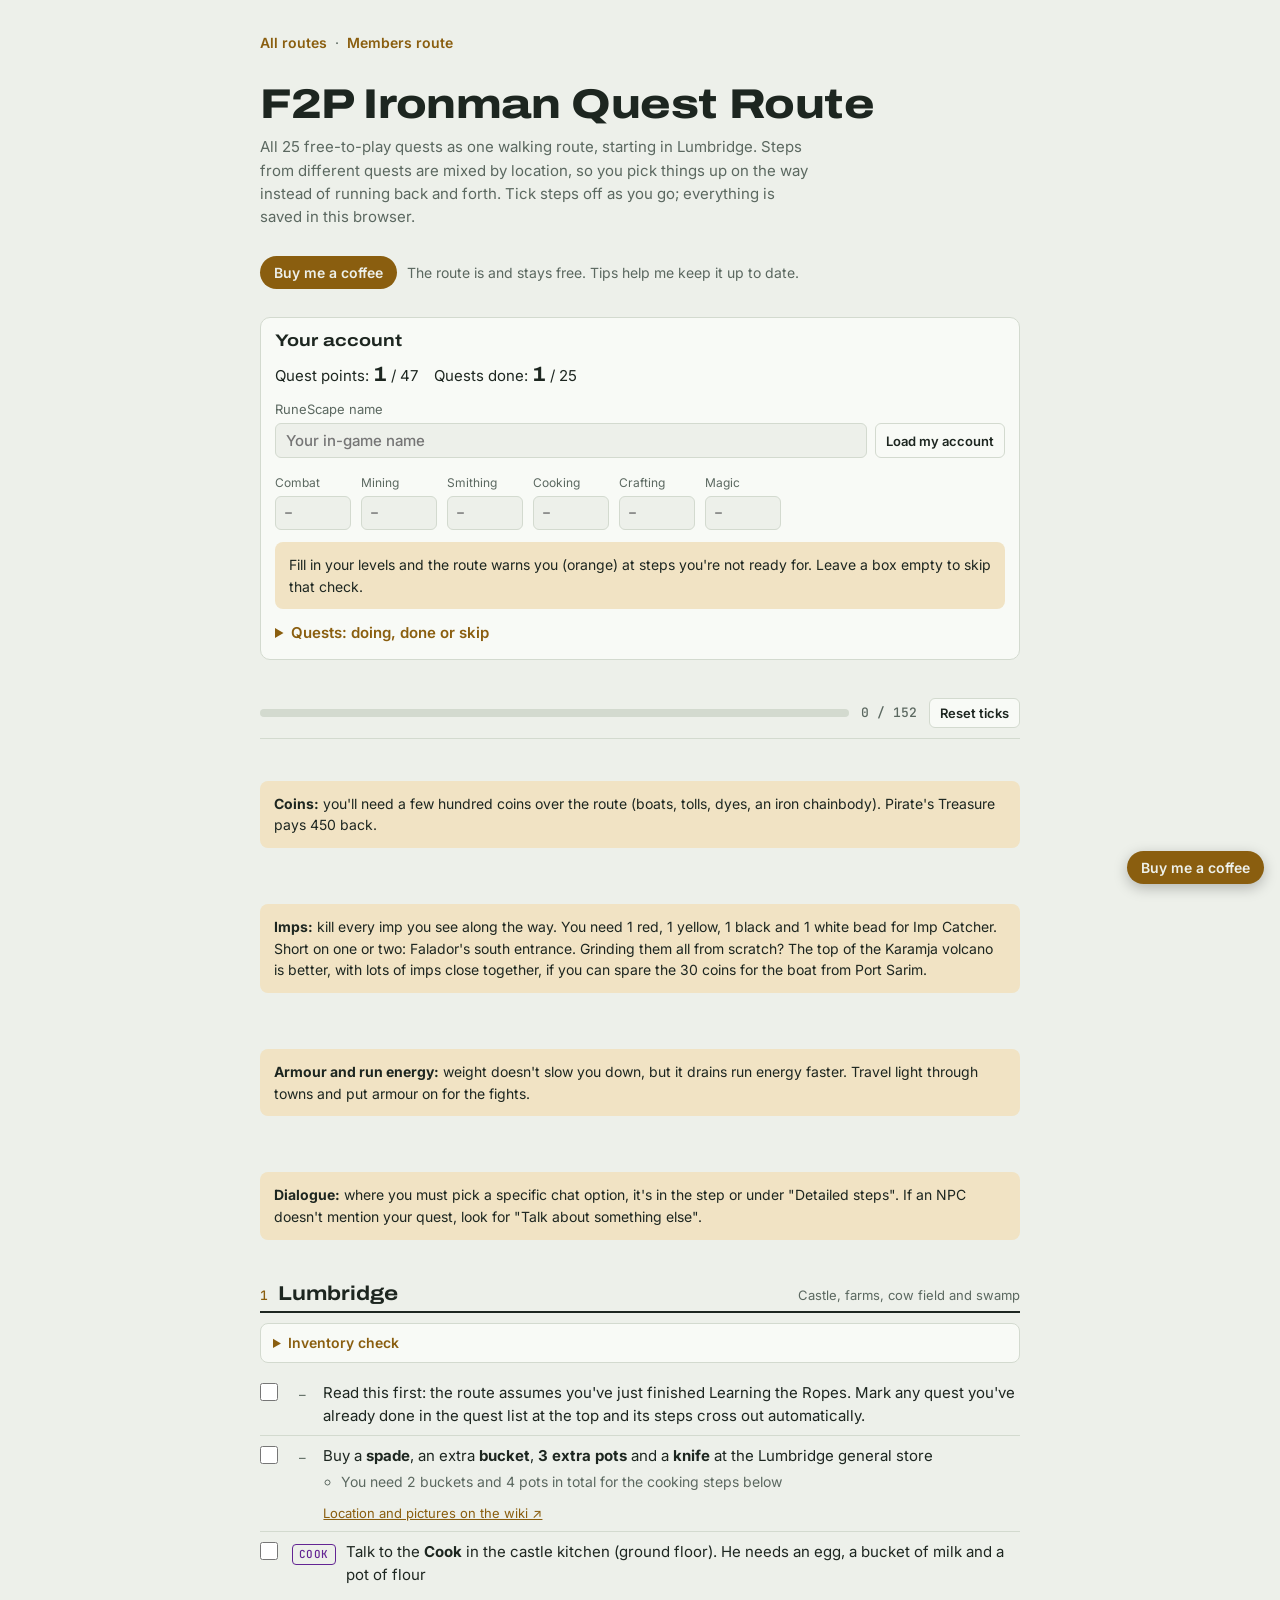
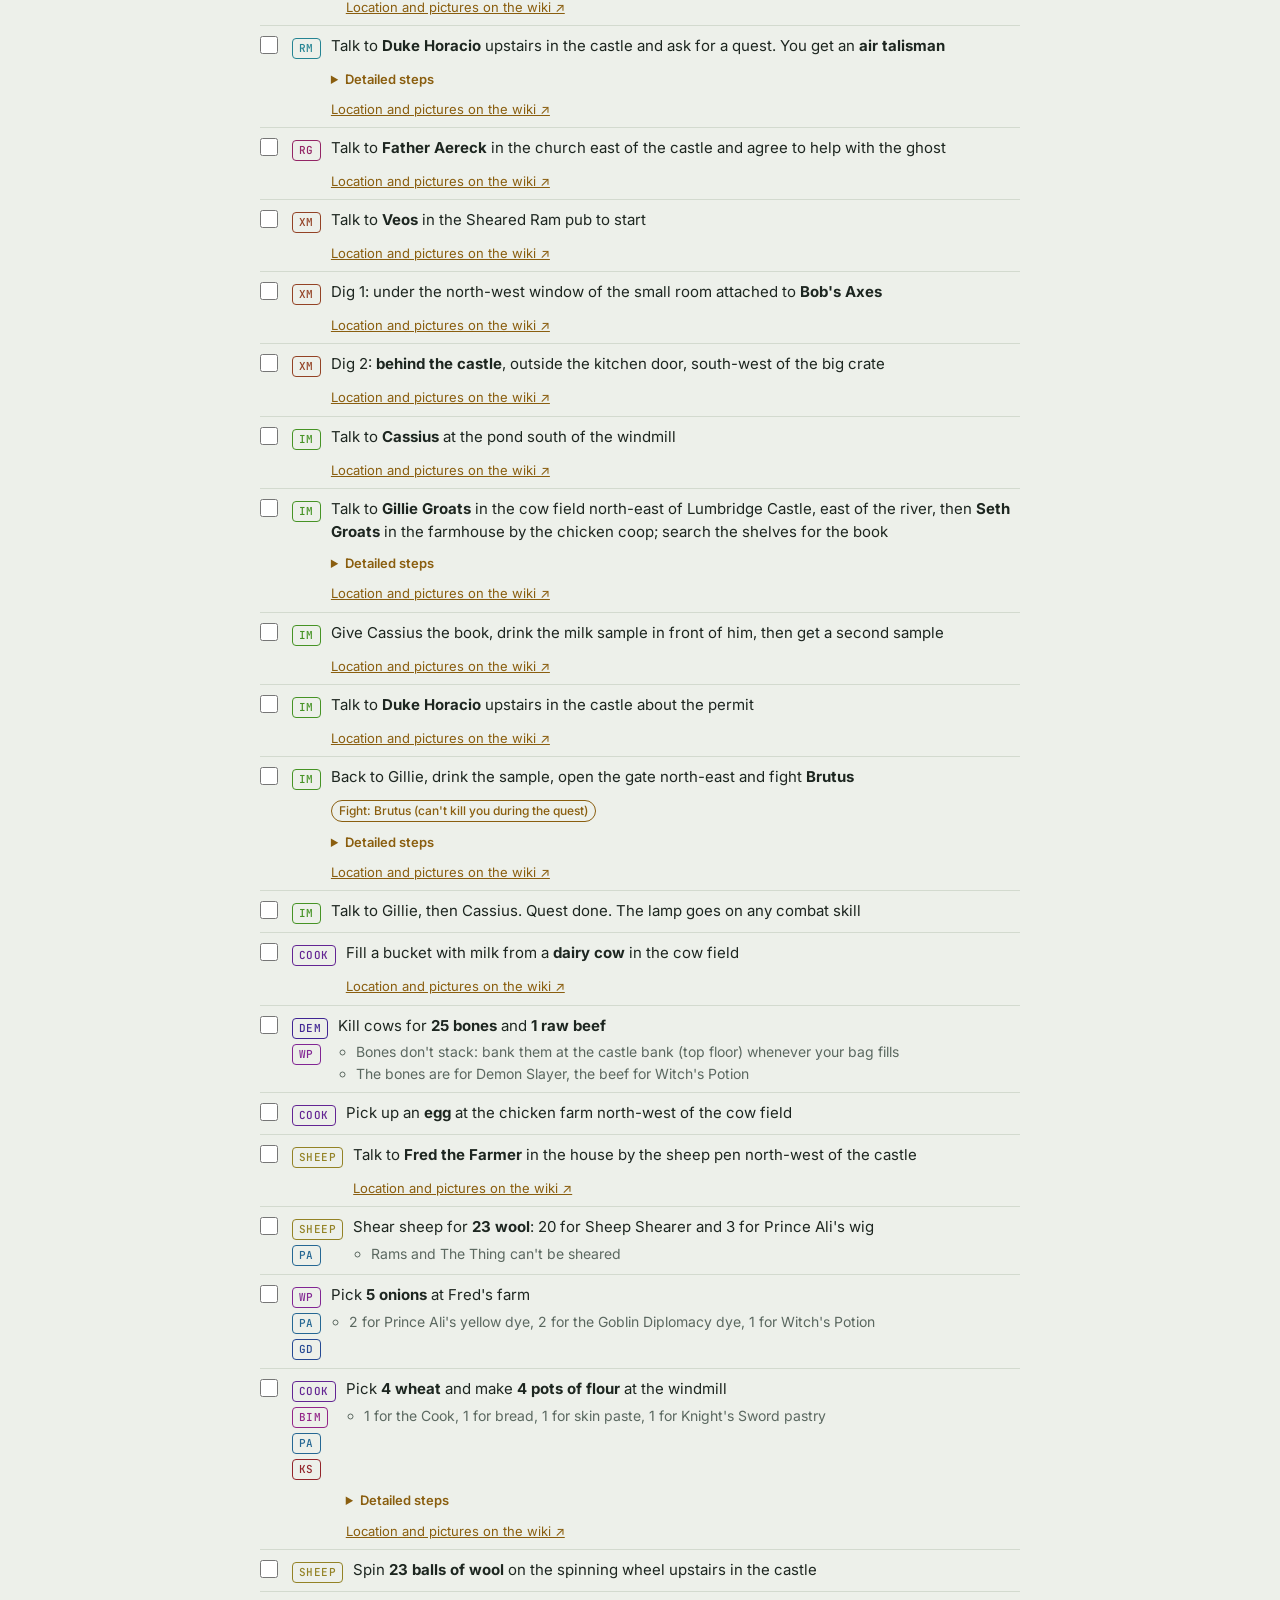
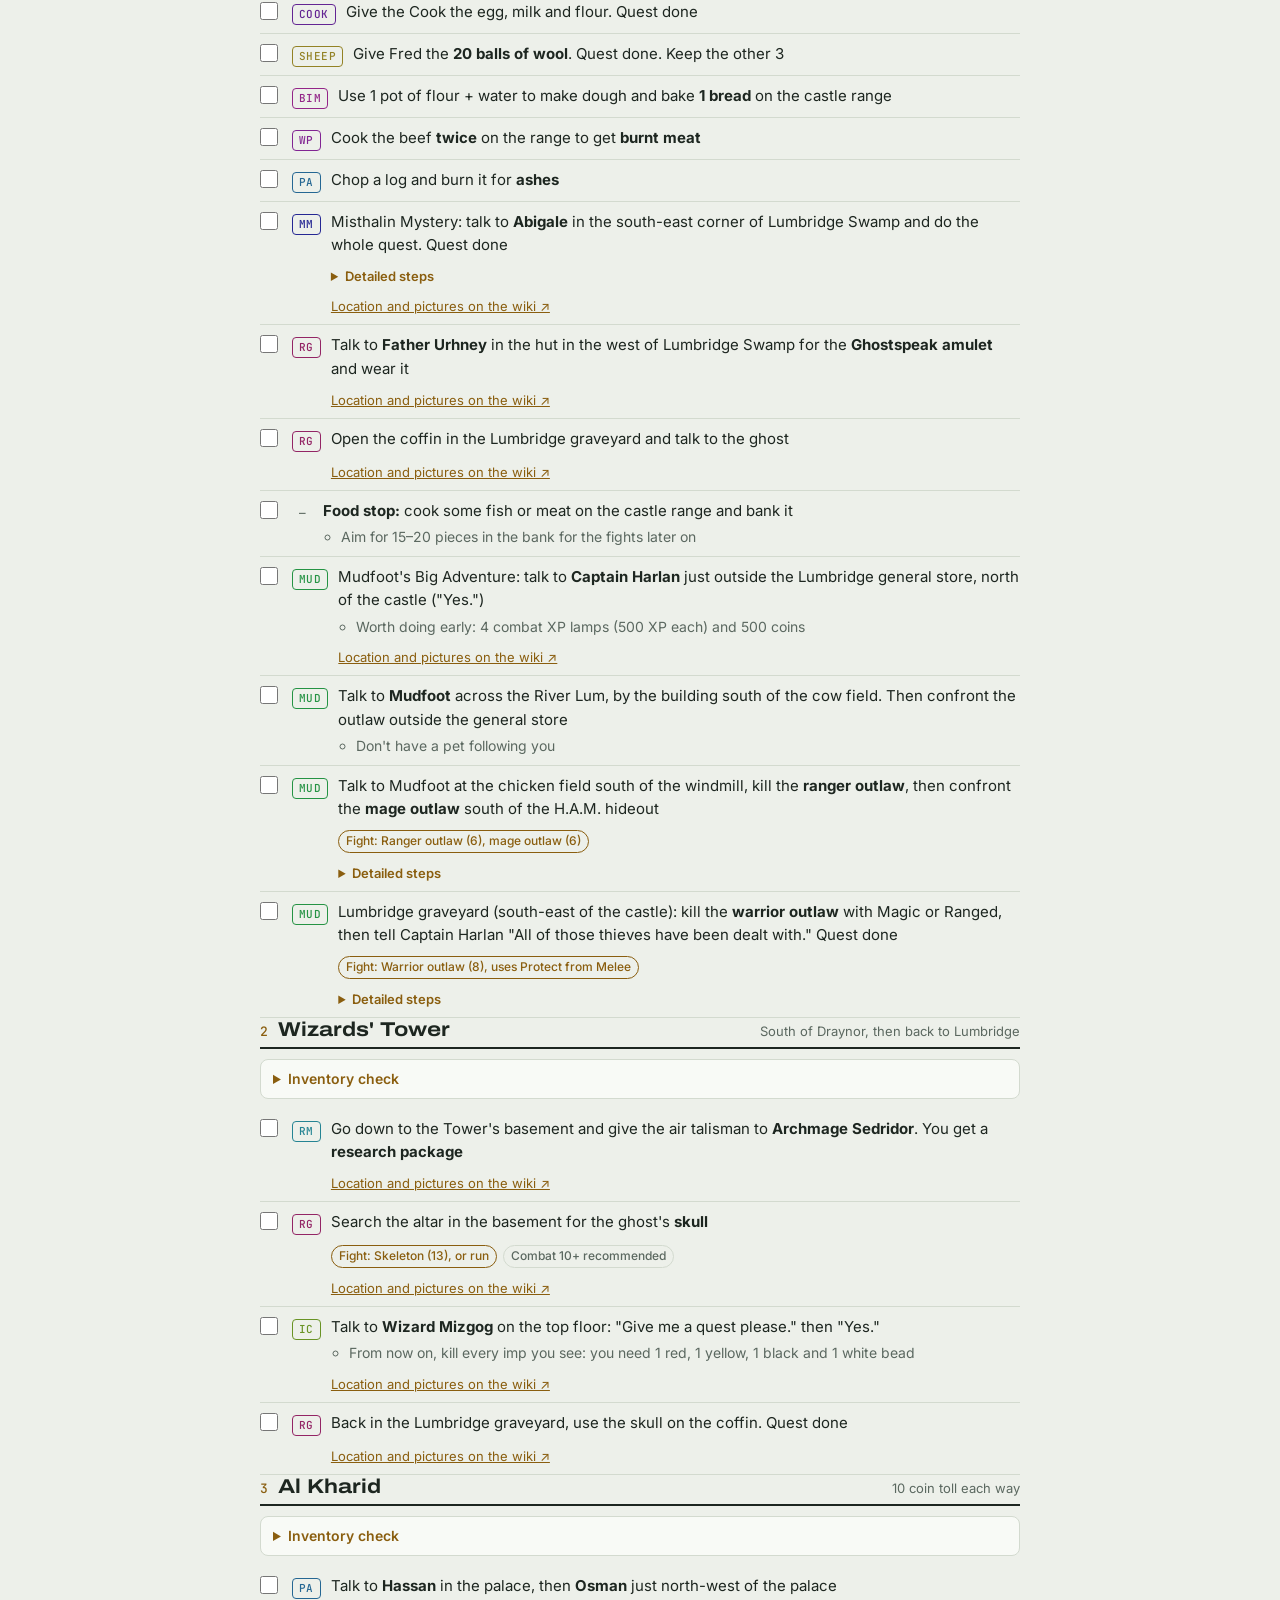
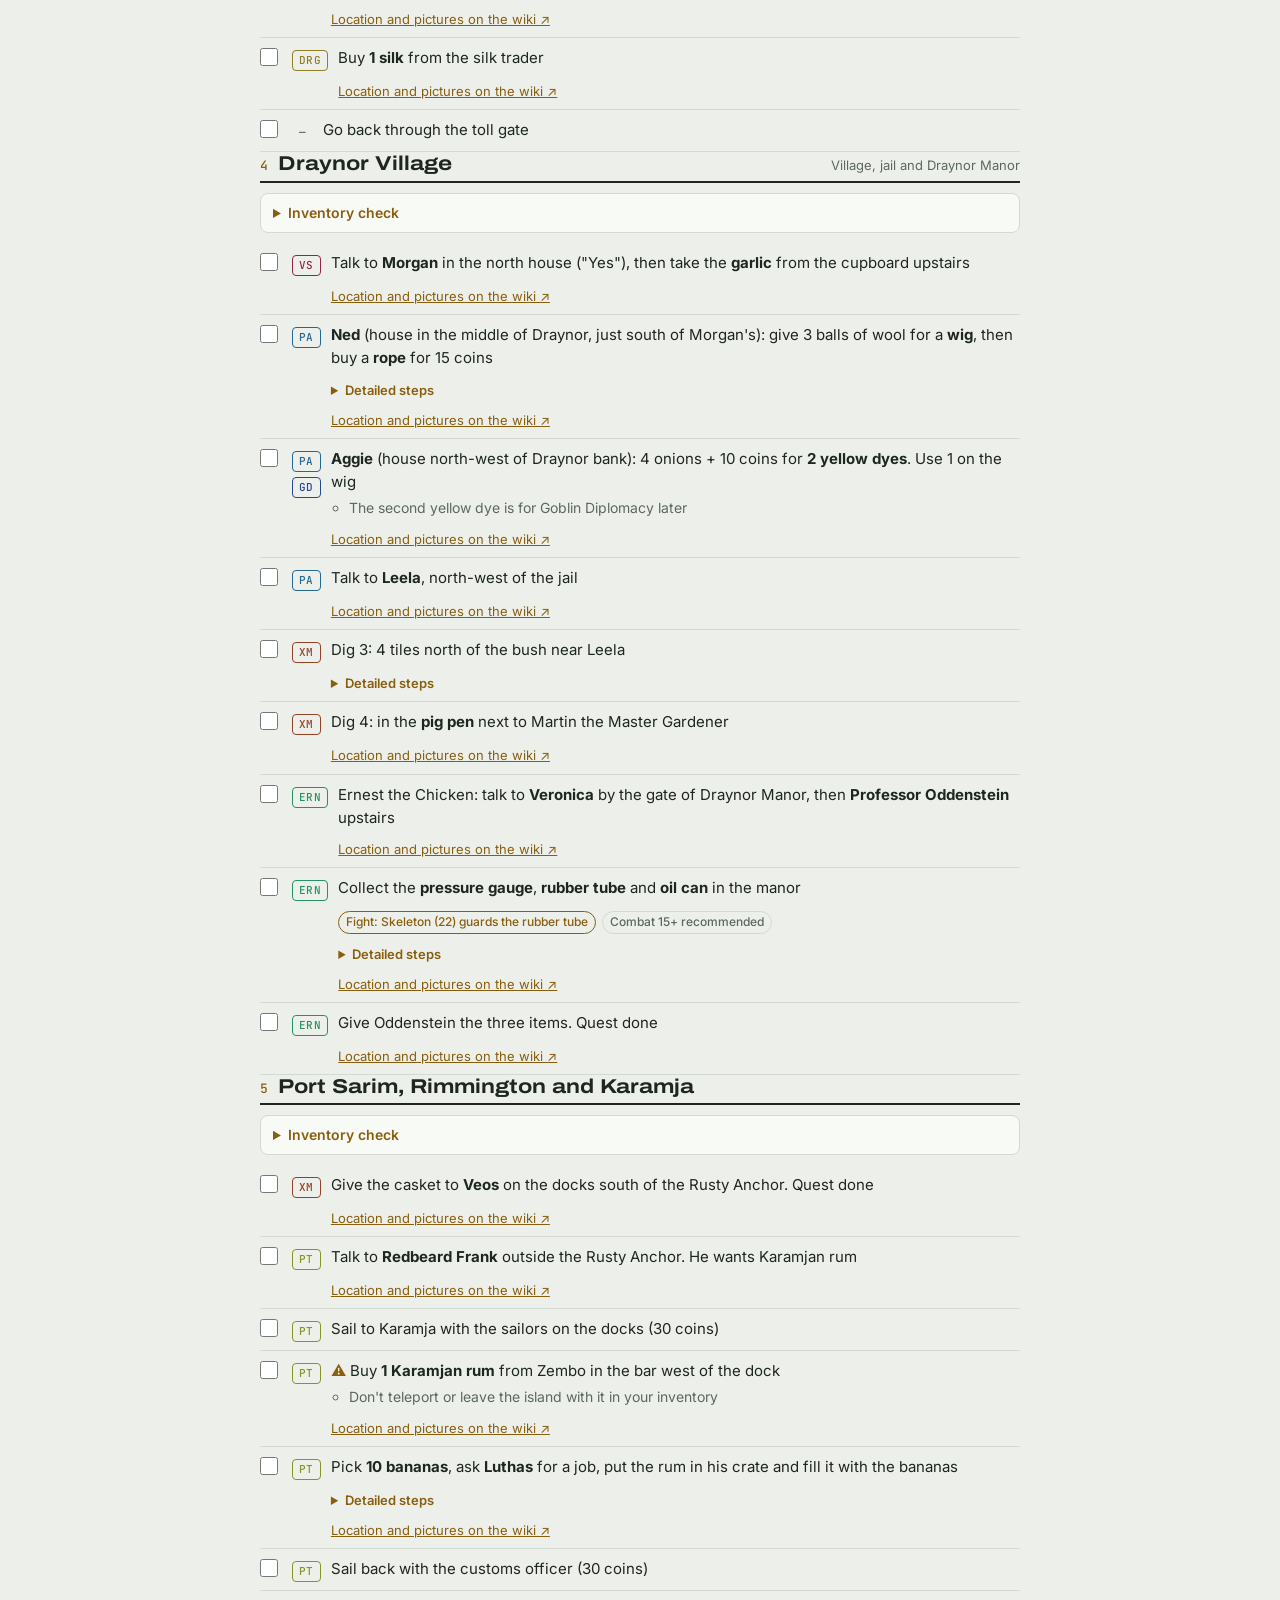
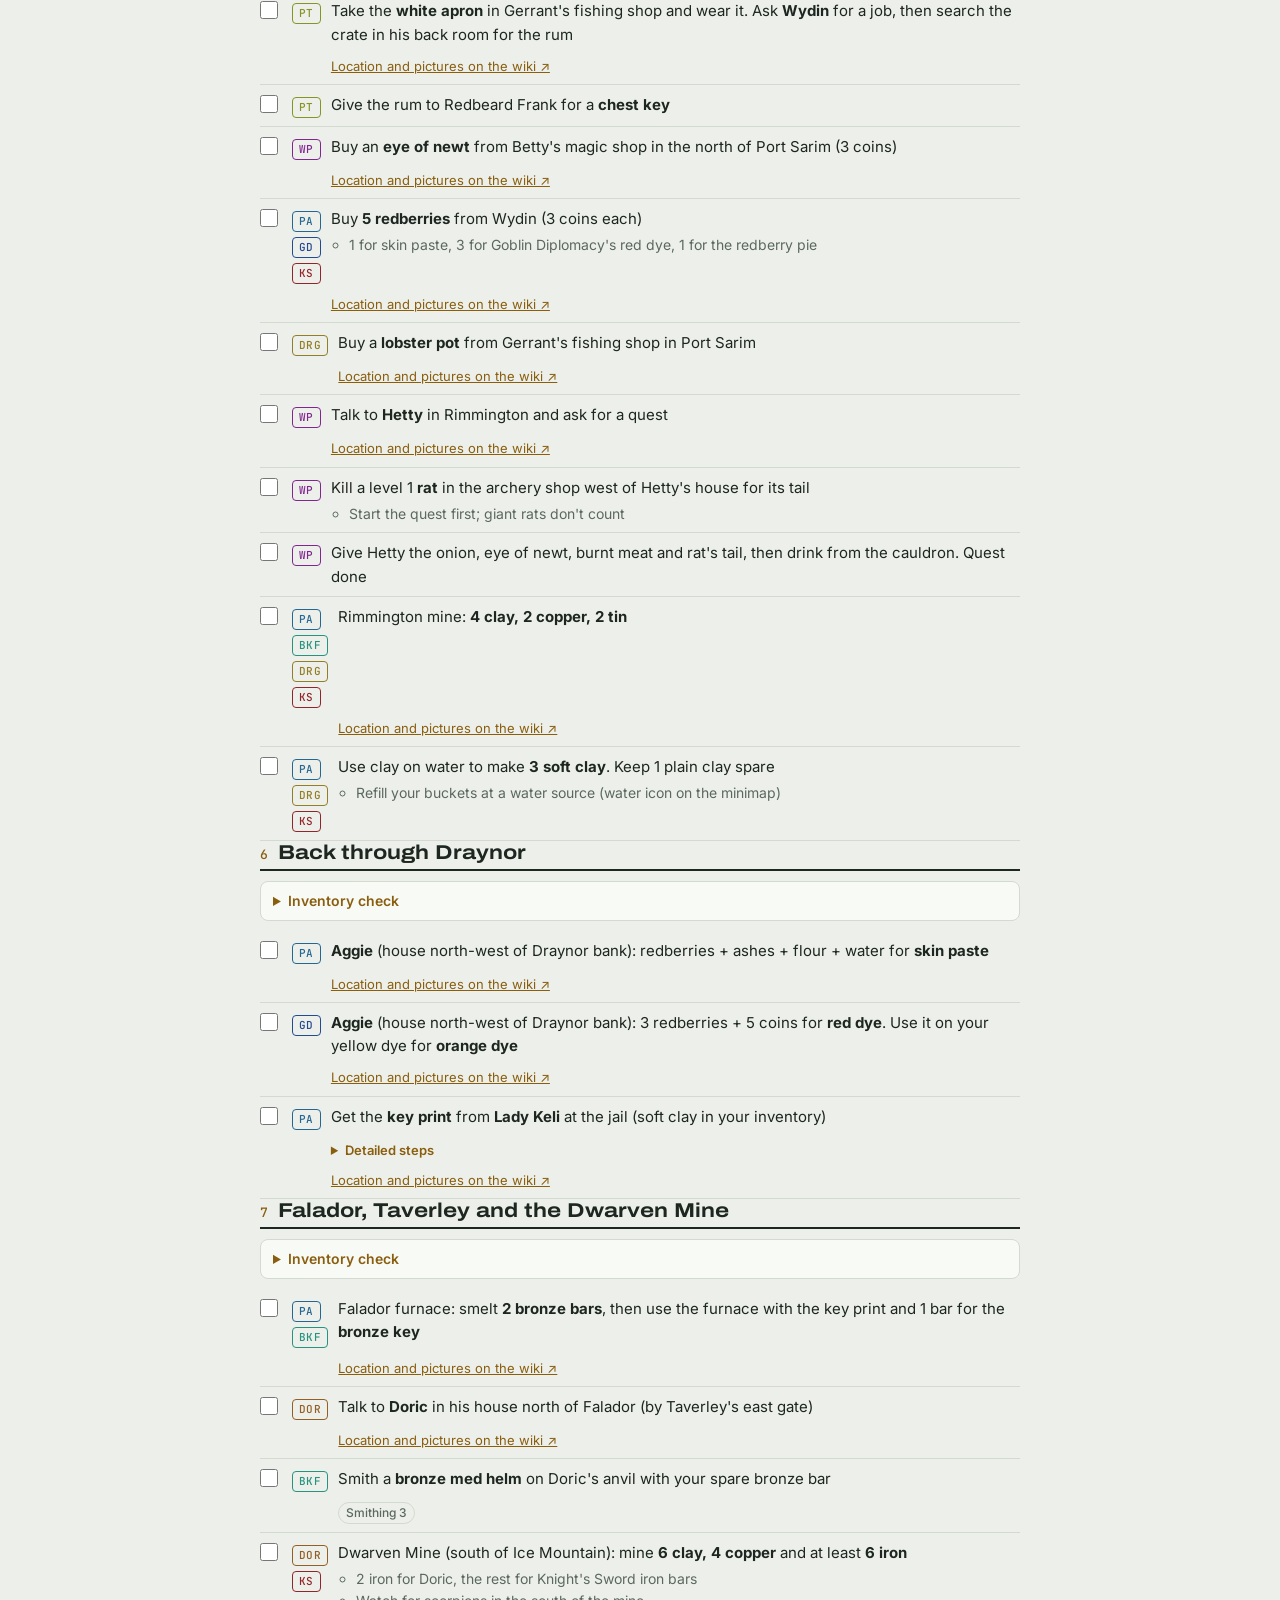
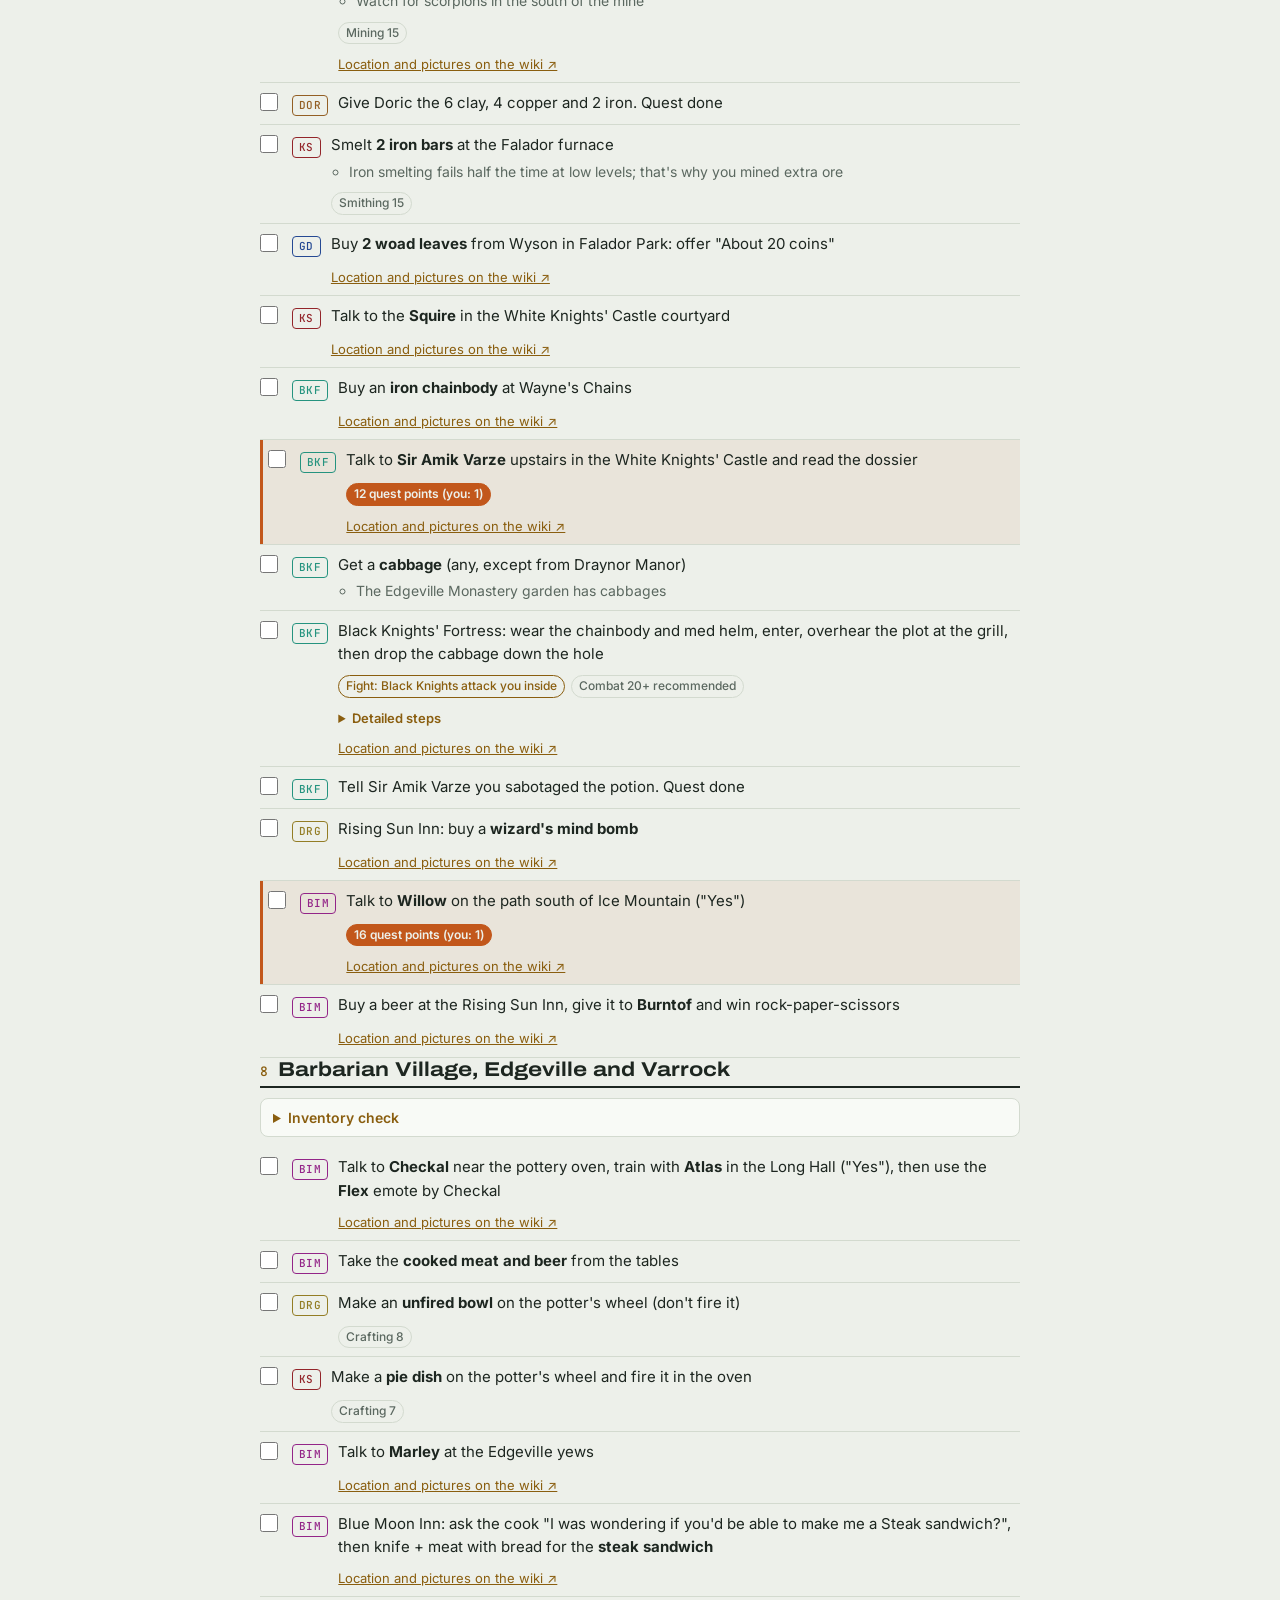
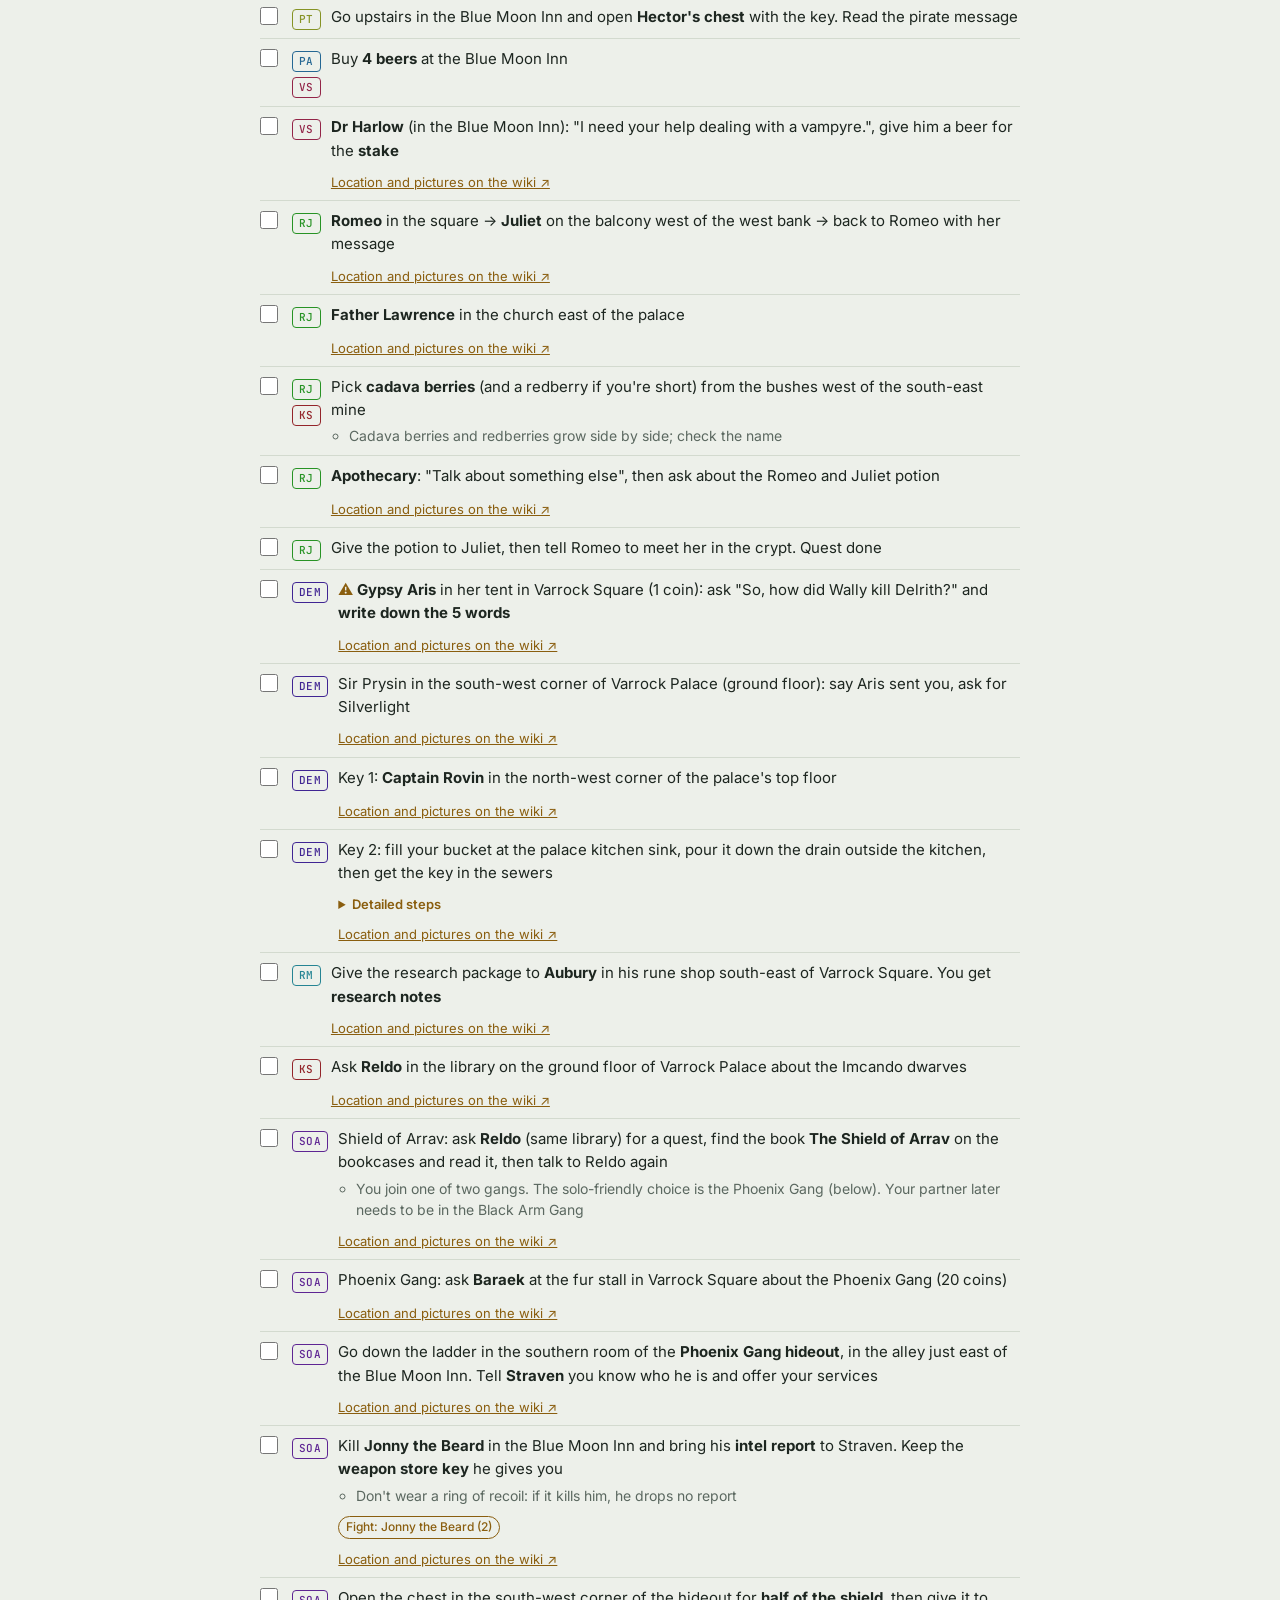
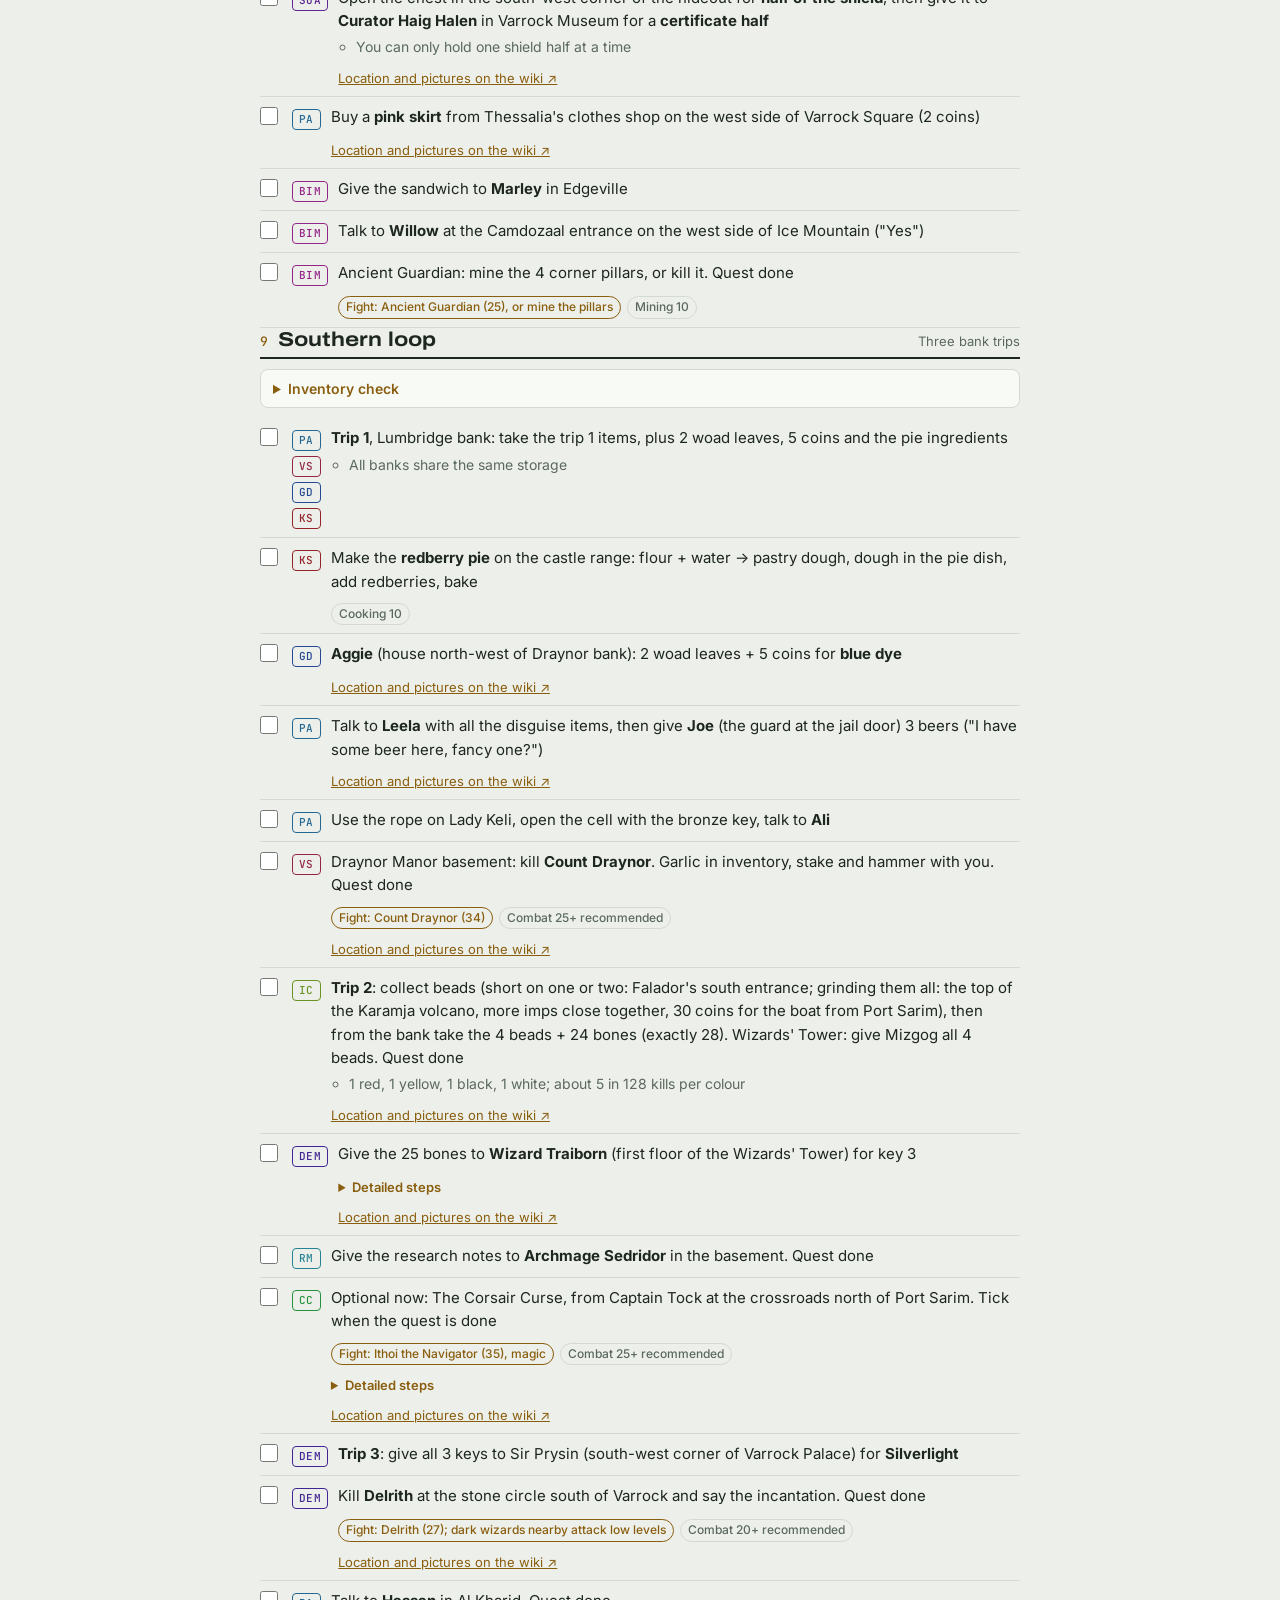
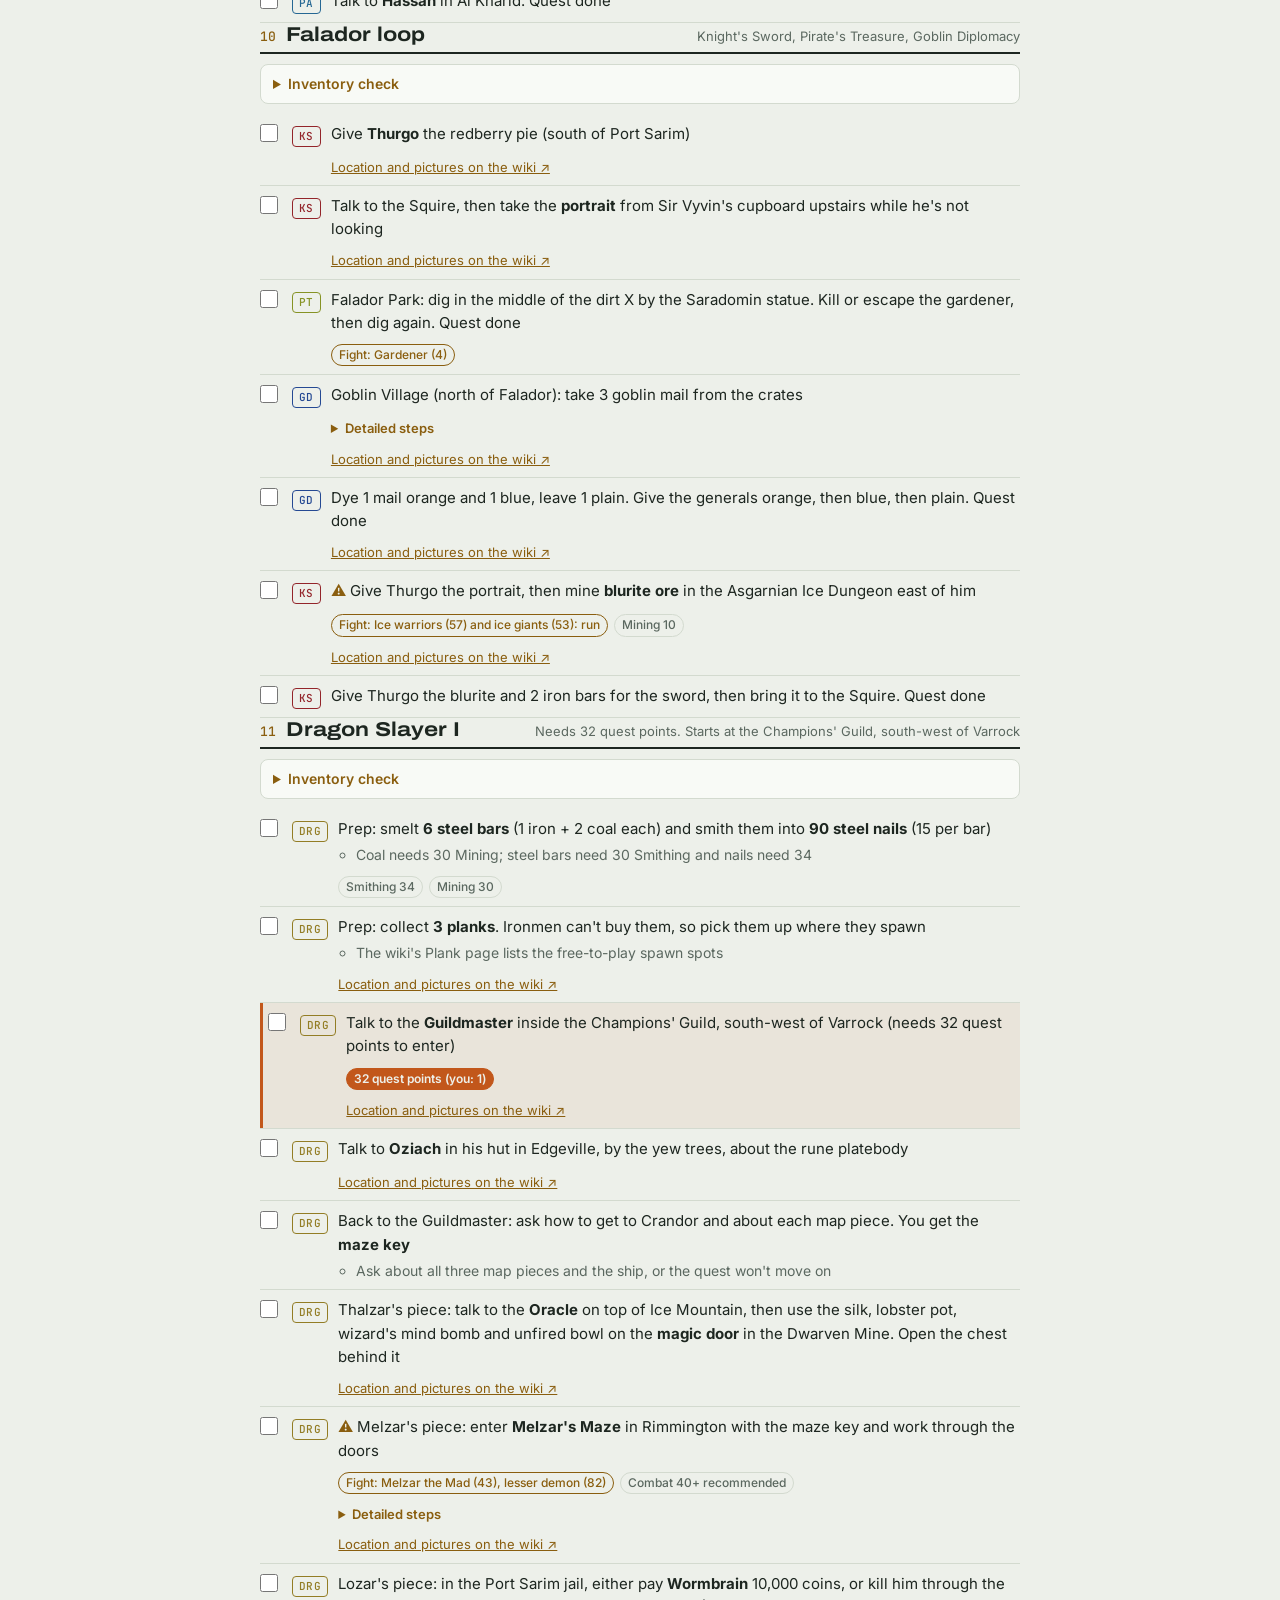
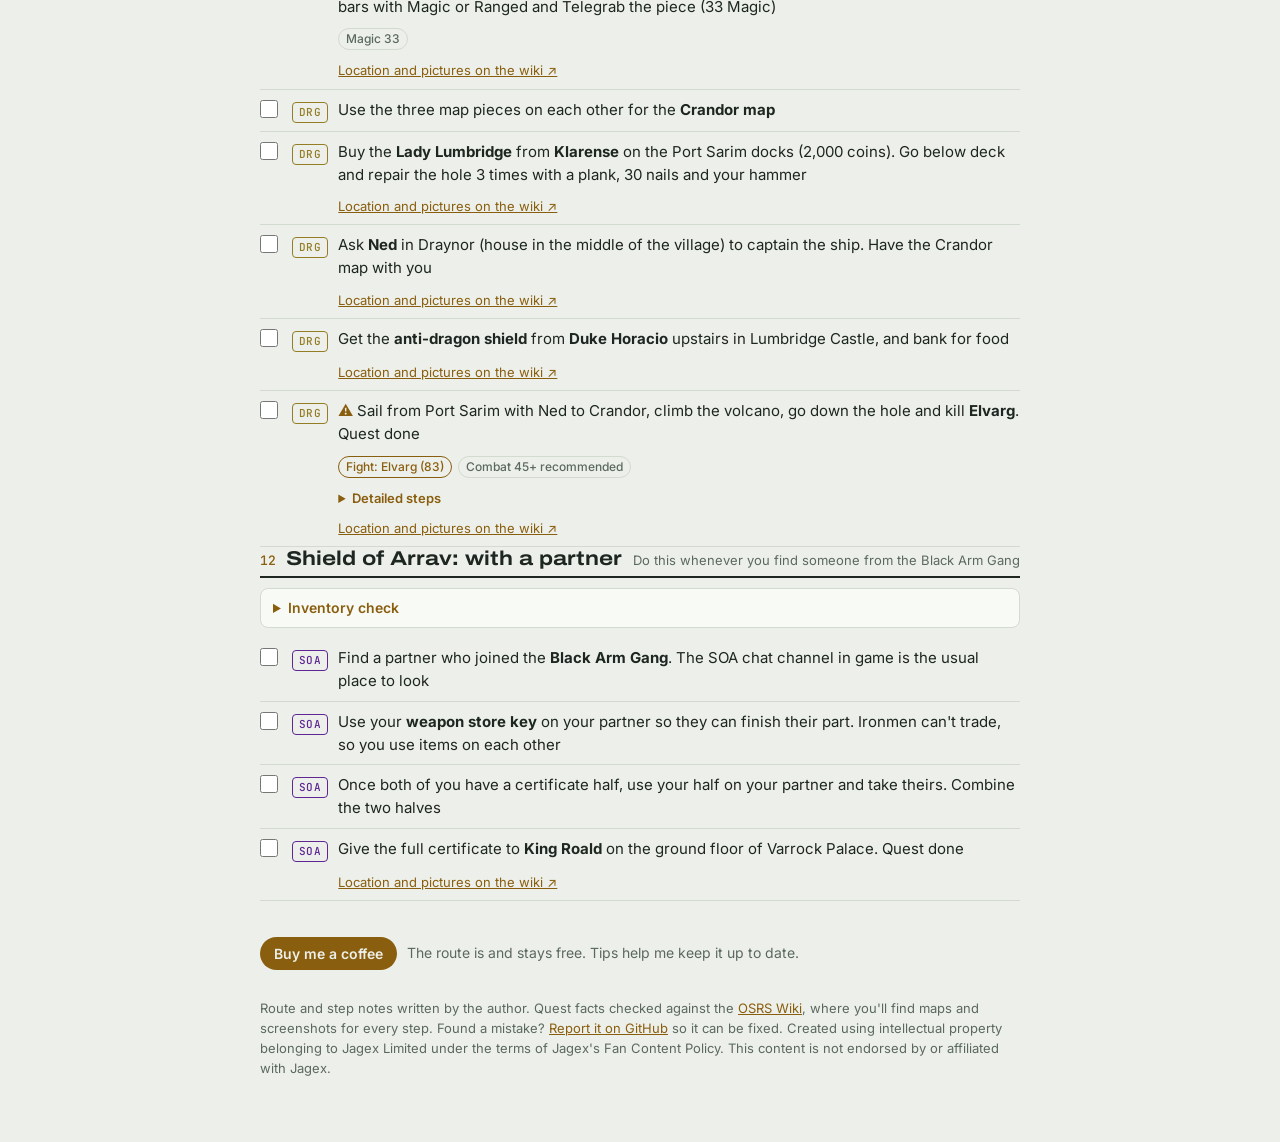
==== commit 90114d35: "Imp beads: add Karamja volcano as the grinding spot Co-Authored-By: Claude Opus 5.5 <noreply@anthrop" ====
--- a/f2p/index.html
+++ b/f2p/index.html
@@ -51,7 +51,7 @@
   <p id="confirm" class="note" hidden>Untick every step? Your quest list and levels stay. <button id="yes" type="button">Yes, reset</button> <button id="no" type="button">Cancel</button></p>
 
   <p class="note"><strong>Coins:</strong> you'll need a few hundred coins over the route (boats, tolls, dyes, an iron chainbody). Pirate's Treasure pays 450 back.</p>
-  <p class="note"><strong>Imps:</strong> kill every imp you see along the way. You need 1 red, 1 yellow, 1 black and 1 white bead for Imp Catcher. Best spot if you're short: Falador's south entrance.</p>
+  <p class="note"><strong>Imps:</strong> kill every imp you see along the way. You need 1 red, 1 yellow, 1 black and 1 white bead for Imp Catcher. Short on one or two: Falador's south entrance. Grinding them all from scratch? The top of the Karamja volcano is better, with lots of imps close together, if you can spare the 30 coins for the boat from Port Sarim.</p>
   <p class="note"><strong>Armour and run energy:</strong> weight doesn't slow you down, but it drains run energy faster. Travel light through towns and put armour on for the fights.</p>
   <p class="note"><strong>Dialogue:</strong> where you must pick a specific chat option, it's in the step or under "Detailed steps". If an NPC doesn't mention your quest, look for "Talk about something else".</p>
 
@@ -260,7 +260,7 @@
 ["PA","Talk to <b>Leela</b> with all the disguise items, then give <b>Joe</b> (the guard at the jail door) 3 beers (\"I have some beer here, fancy one?\")",{loc:"Leela"}],
 ["PA","Use the rope on Lady Keli, open the cell with the bronze key, talk to <b>Ali</b>",{}],
 ["VS","Draynor Manor basement: kill <b>Count Draynor</b>. Garlic in inventory, stake and hammer with you. Quest done",{fight:"Count Draynor (34)",req:{combat:25},loc:"Count_Draynor"}],
-["IC","<b>Trip 2</b>: collect beads (best spot: Falador's south entrance), then from the bank take the 4 beads + 24 bones (exactly 28). Wizards' Tower: give Mizgog all 4 beads. Quest done",{sub:["1 red, 1 yellow, 1 black, 1 white; about 5 in 128 kills per colour"],loc:"Imp"}],
+["IC","<b>Trip 2</b>: collect beads (short on one or two: Falador's south entrance; grinding them all: the top of the Karamja volcano, more imps close together, 30 coins for the boat from Port Sarim), then from the bank take the 4 beads + 24 bones (exactly 28). Wizards' Tower: give Mizgog all 4 beads. Quest done",{sub:["1 red, 1 yellow, 1 black, 1 white; about 5 in 128 kills per colour"],loc:"Imp"}],
 ["DEM","Give the 25 bones to <b>Wizard Traiborn</b> (first floor of the Wizards' Tower) for key 3",{det:["Ask him about the key; he's forgotten.","Ask if he has any keys knocking around.","Give him the 24 bones you brought; he keeps count.","Fetch the last bone and the research notes from Draynor bank, give Traiborn the bone for the key."],loc:"Wizard_Traiborn"}],
 ["RM","Give the research notes to <b>Archmage Sedridor</b> in the basement. Quest done",{}],
 ["CC","Optional now: The Corsair Curse, from Captain Tock at the crossroads north of Port Sarim. Tick when the quest is done",{fight:"Ithoi the Navigator (35), magic",req:{combat:25},det:["Agree to help Captain Tock and sail from the dock west of Rimmington.","Talk to Ithoi (upstairs in the hut furthest south-west, by the water), then Arsen and Colin (upstairs in the big hut just west of the ship) and Gnocci (upstairs in the smaller hut west of theirs).","Arsen: get the ogre artefact from Tock, show it to Chief Tess at the dungeon entrance, report back.","Colin: look through Ithoi's telescope, report back.","Gnocci: dig at the sand lump west of Ithoi's hut, report back.","No spade with you? One is stuck in the sand under the big tropical tree just south of Gnocci's hut. No tinderbox? Take the one next to Gnocci, upstairs in his hut (you need it for Ithoi later).","Talk to Tock, then Gnocci, then Arsen.","Accuse Ithoi of cooking the meal and say the Captain plans to fire him. Light the driftwood under his hut with a tinderbox (no tinderbox? Gnocci's hut has one).","Tell Tock, kill Ithoi, talk to Tock again."],loc:"Captain_Tock"}],
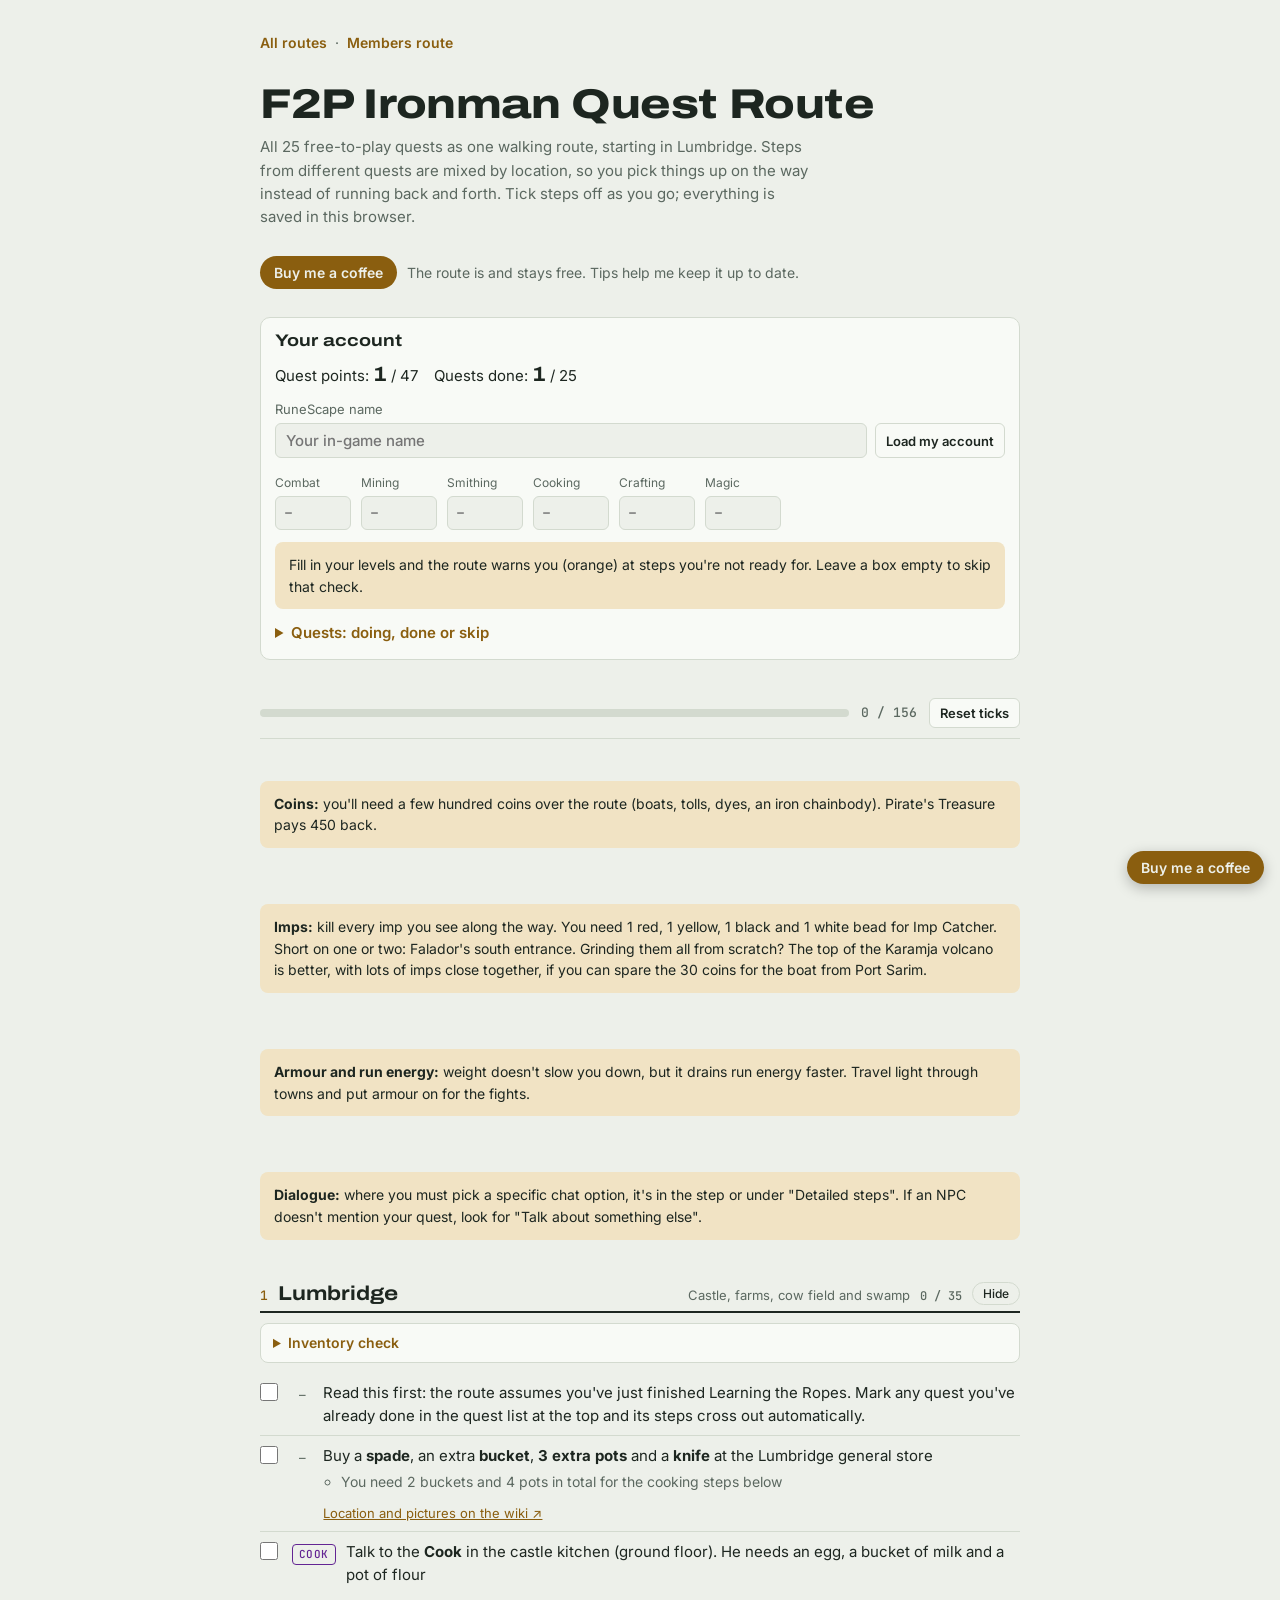
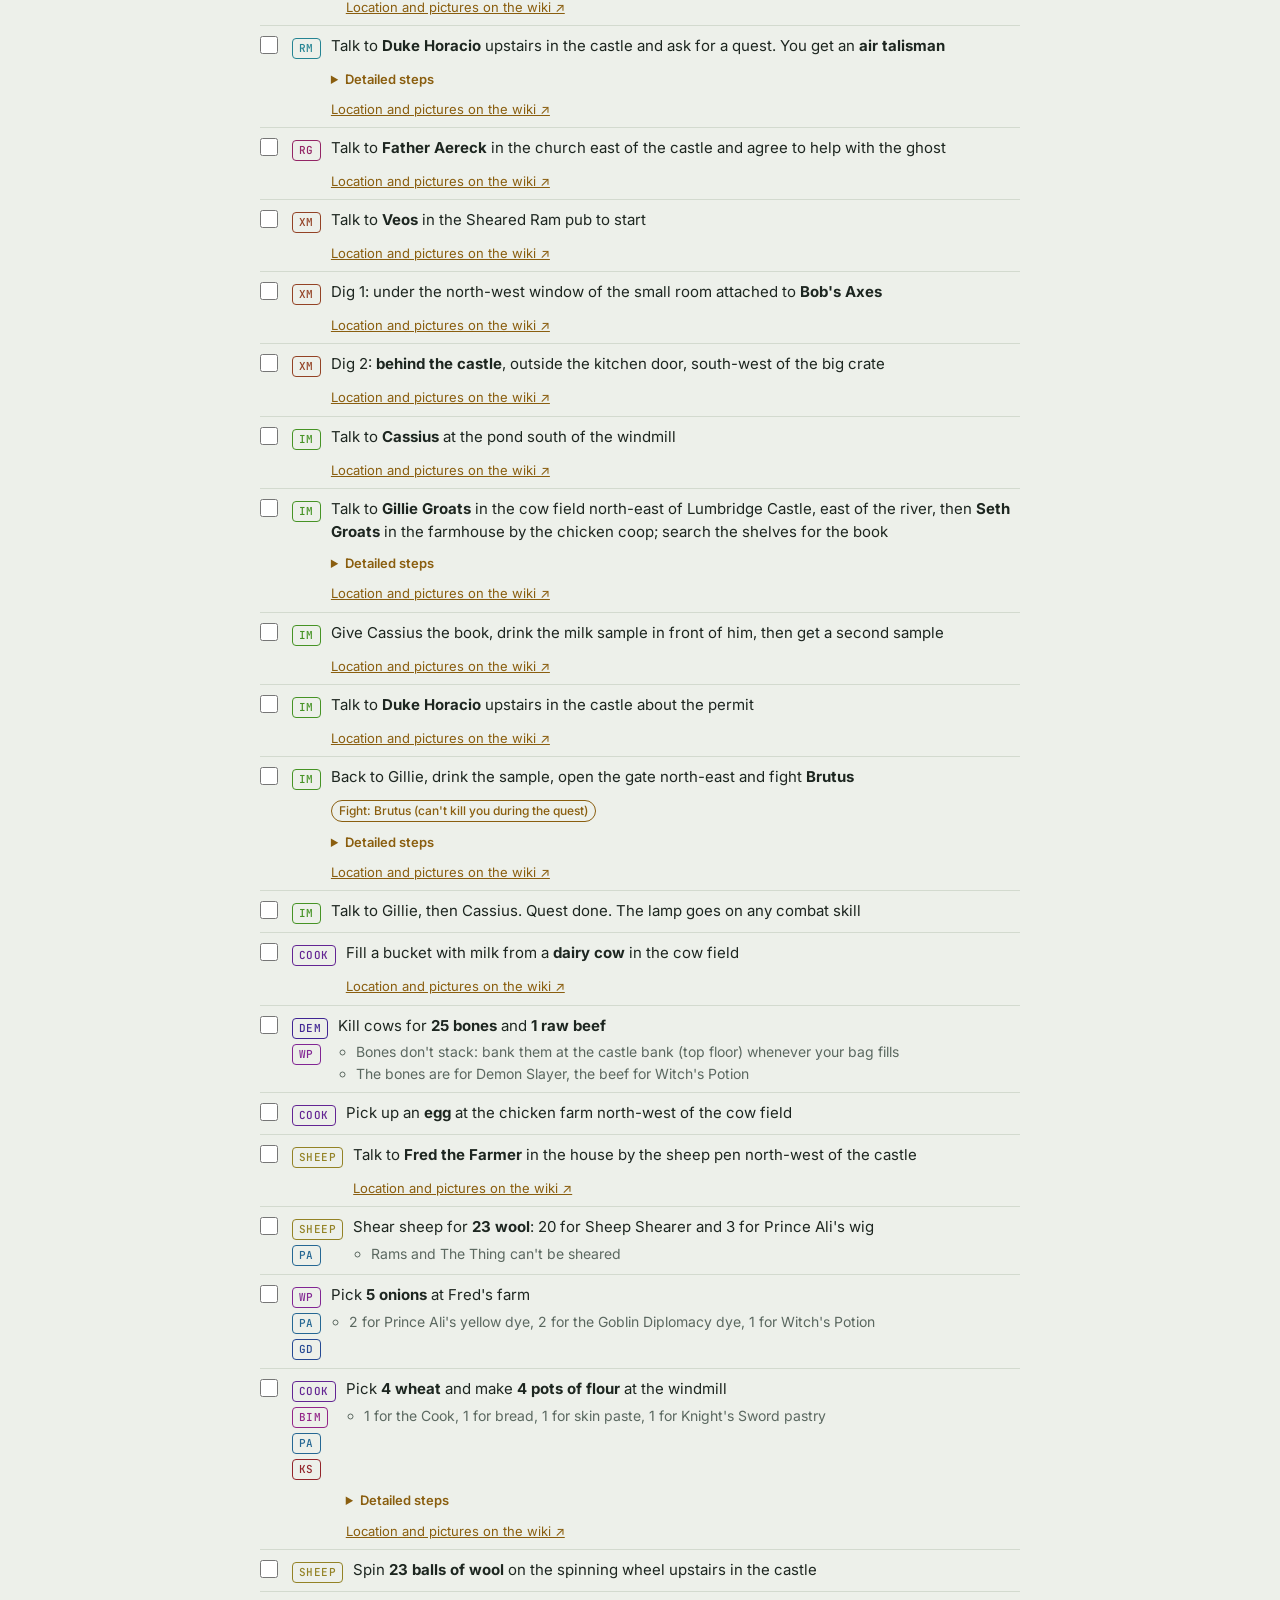
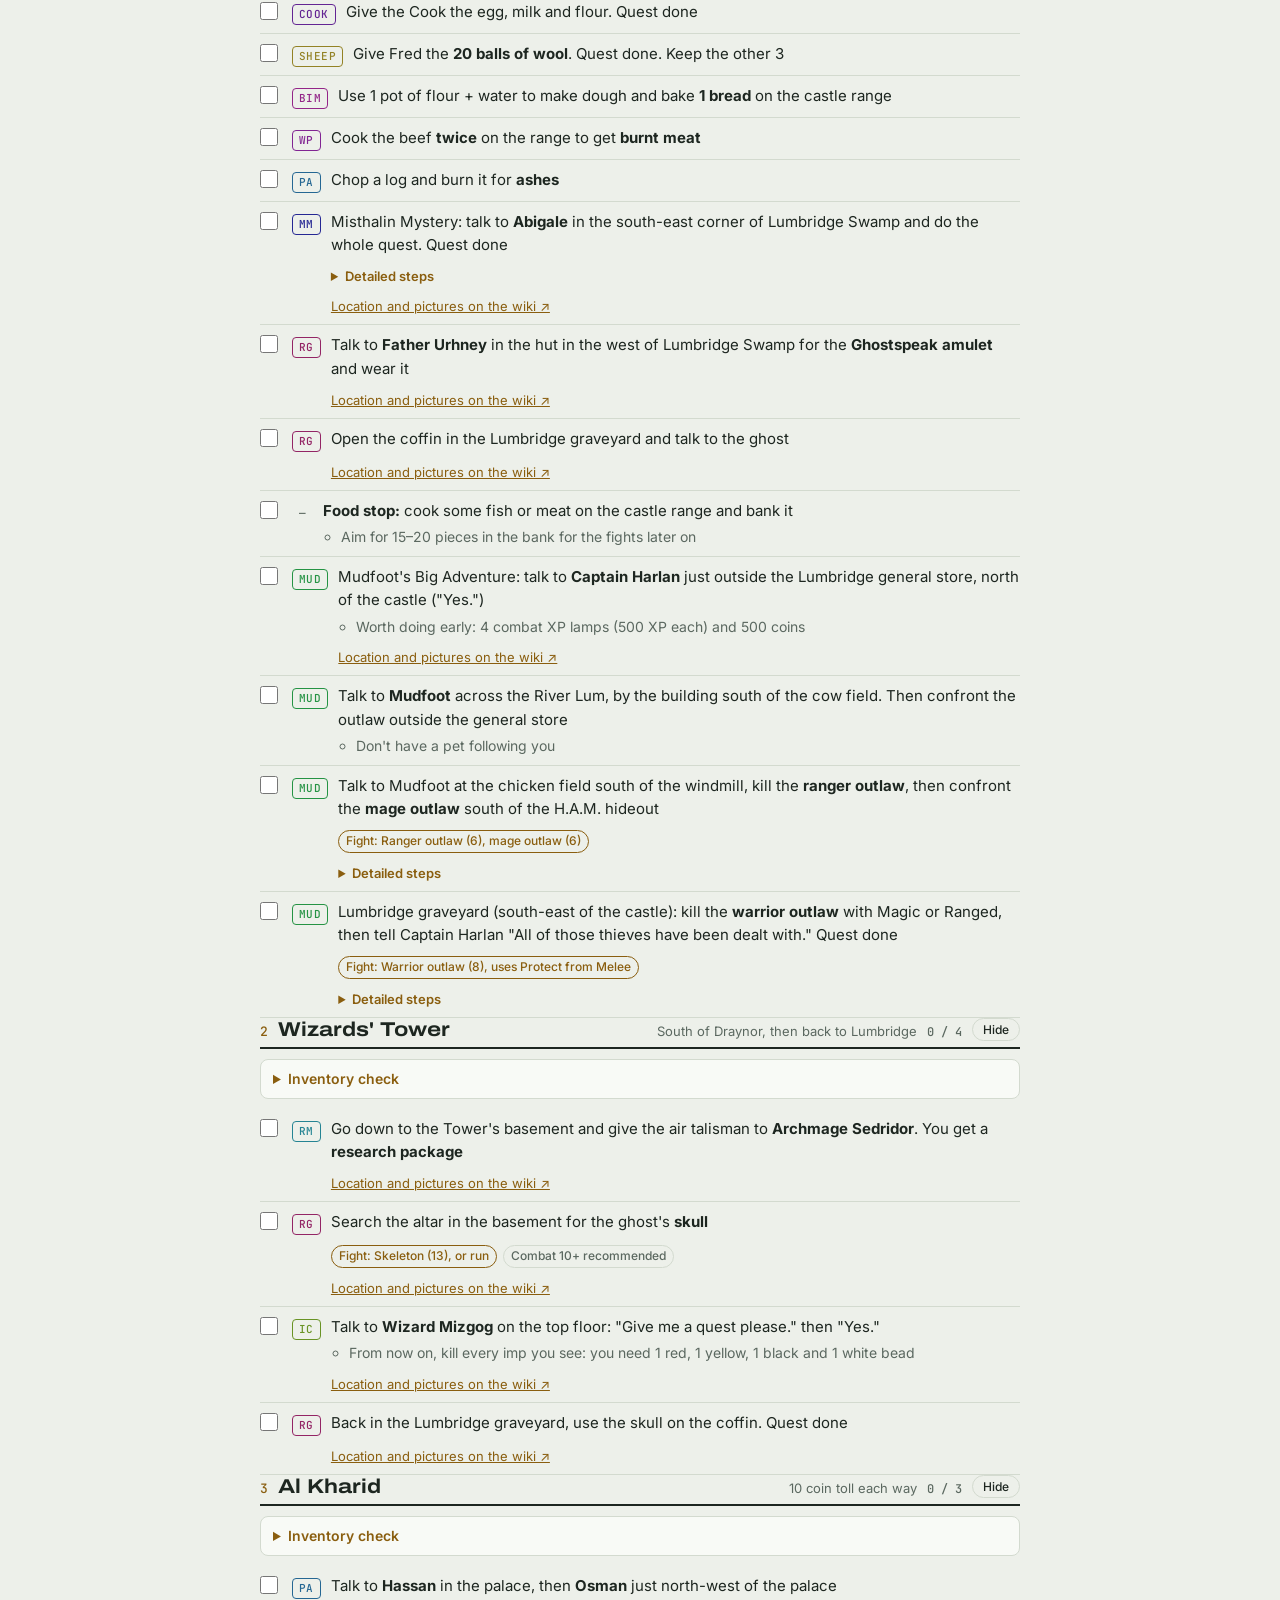
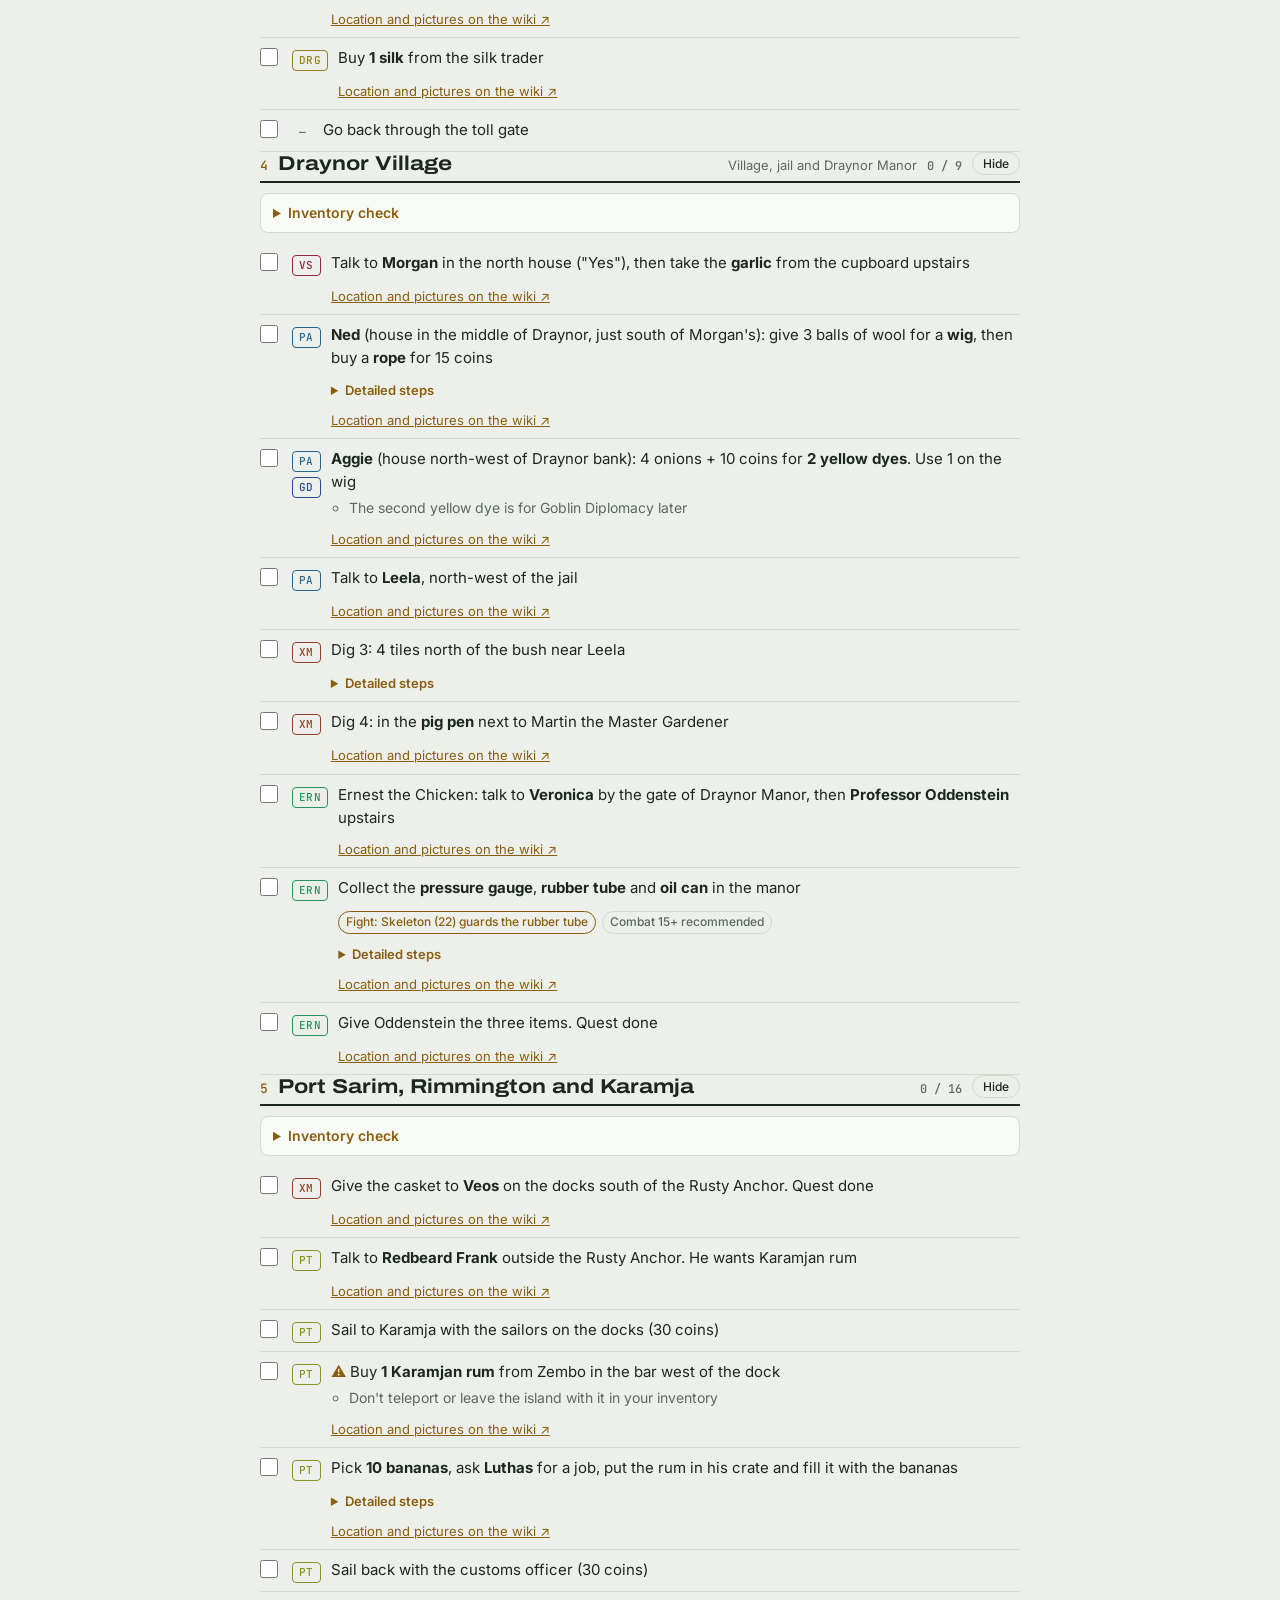
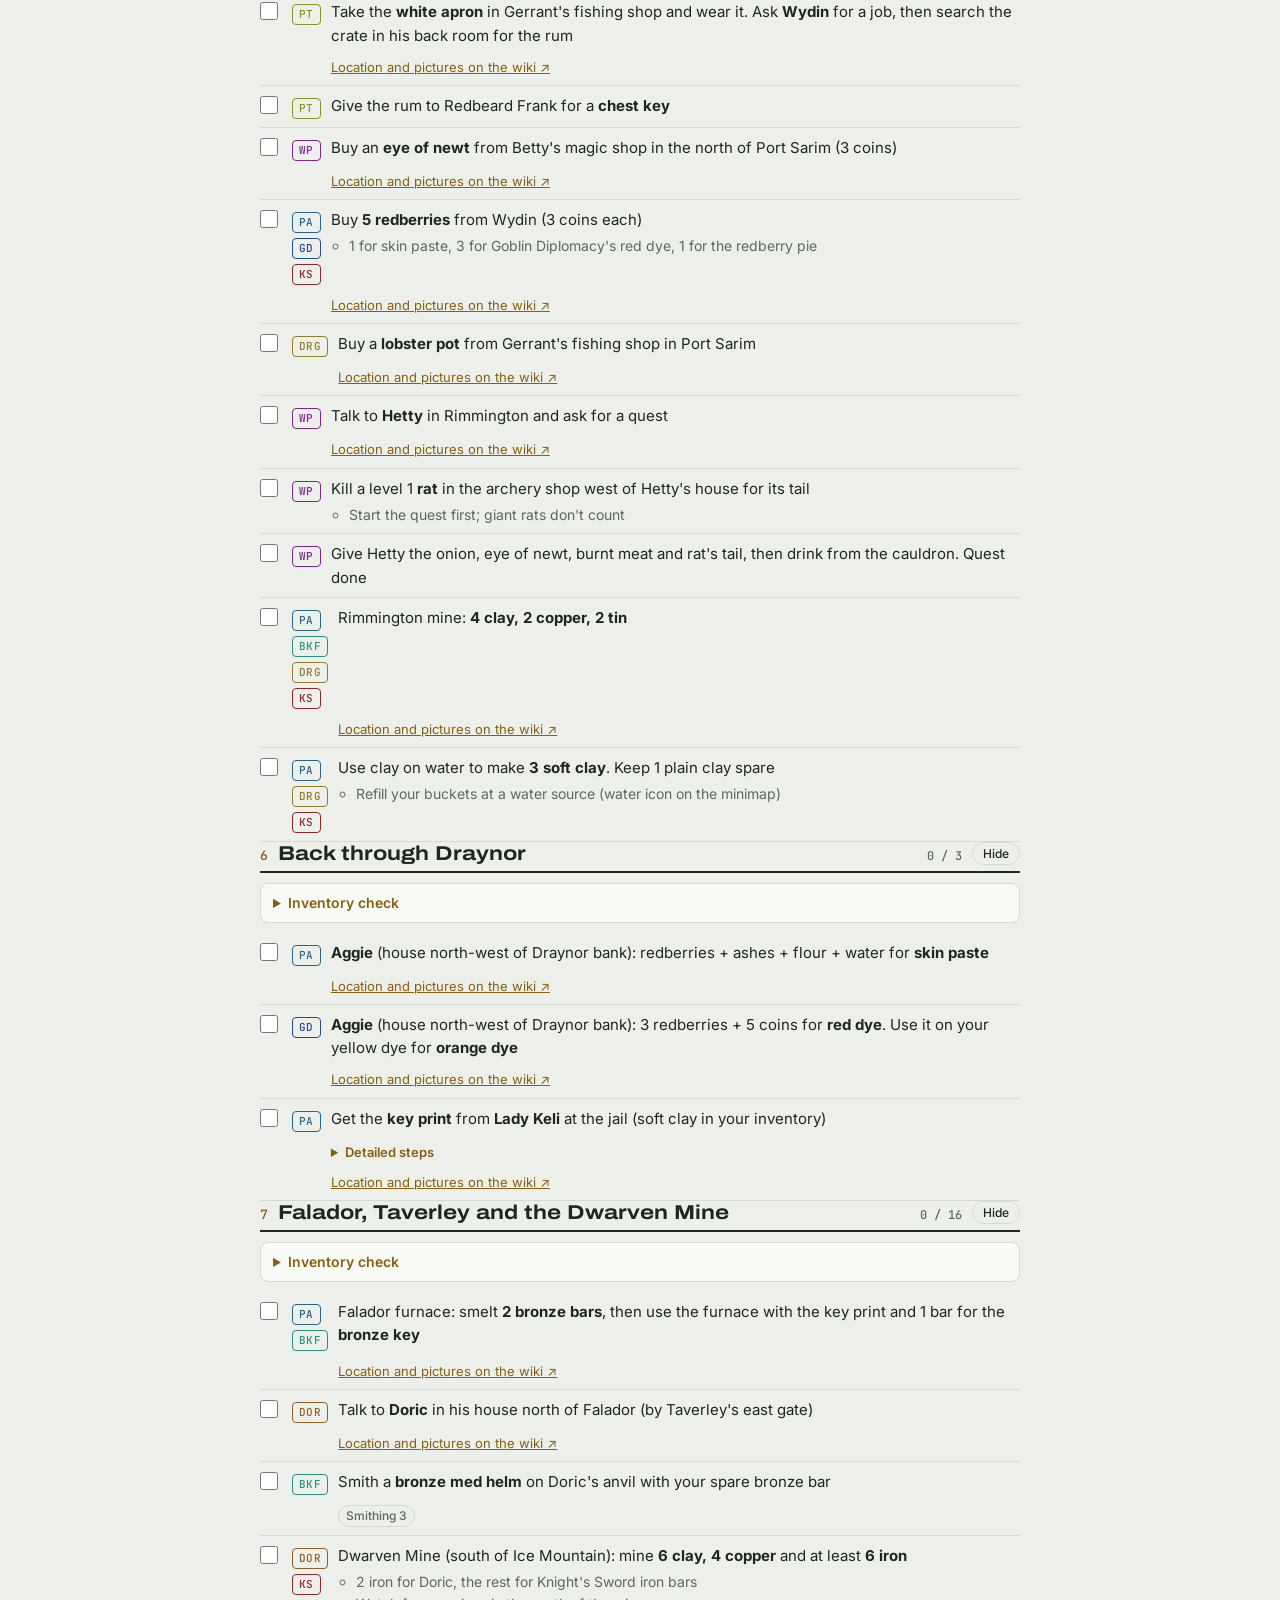
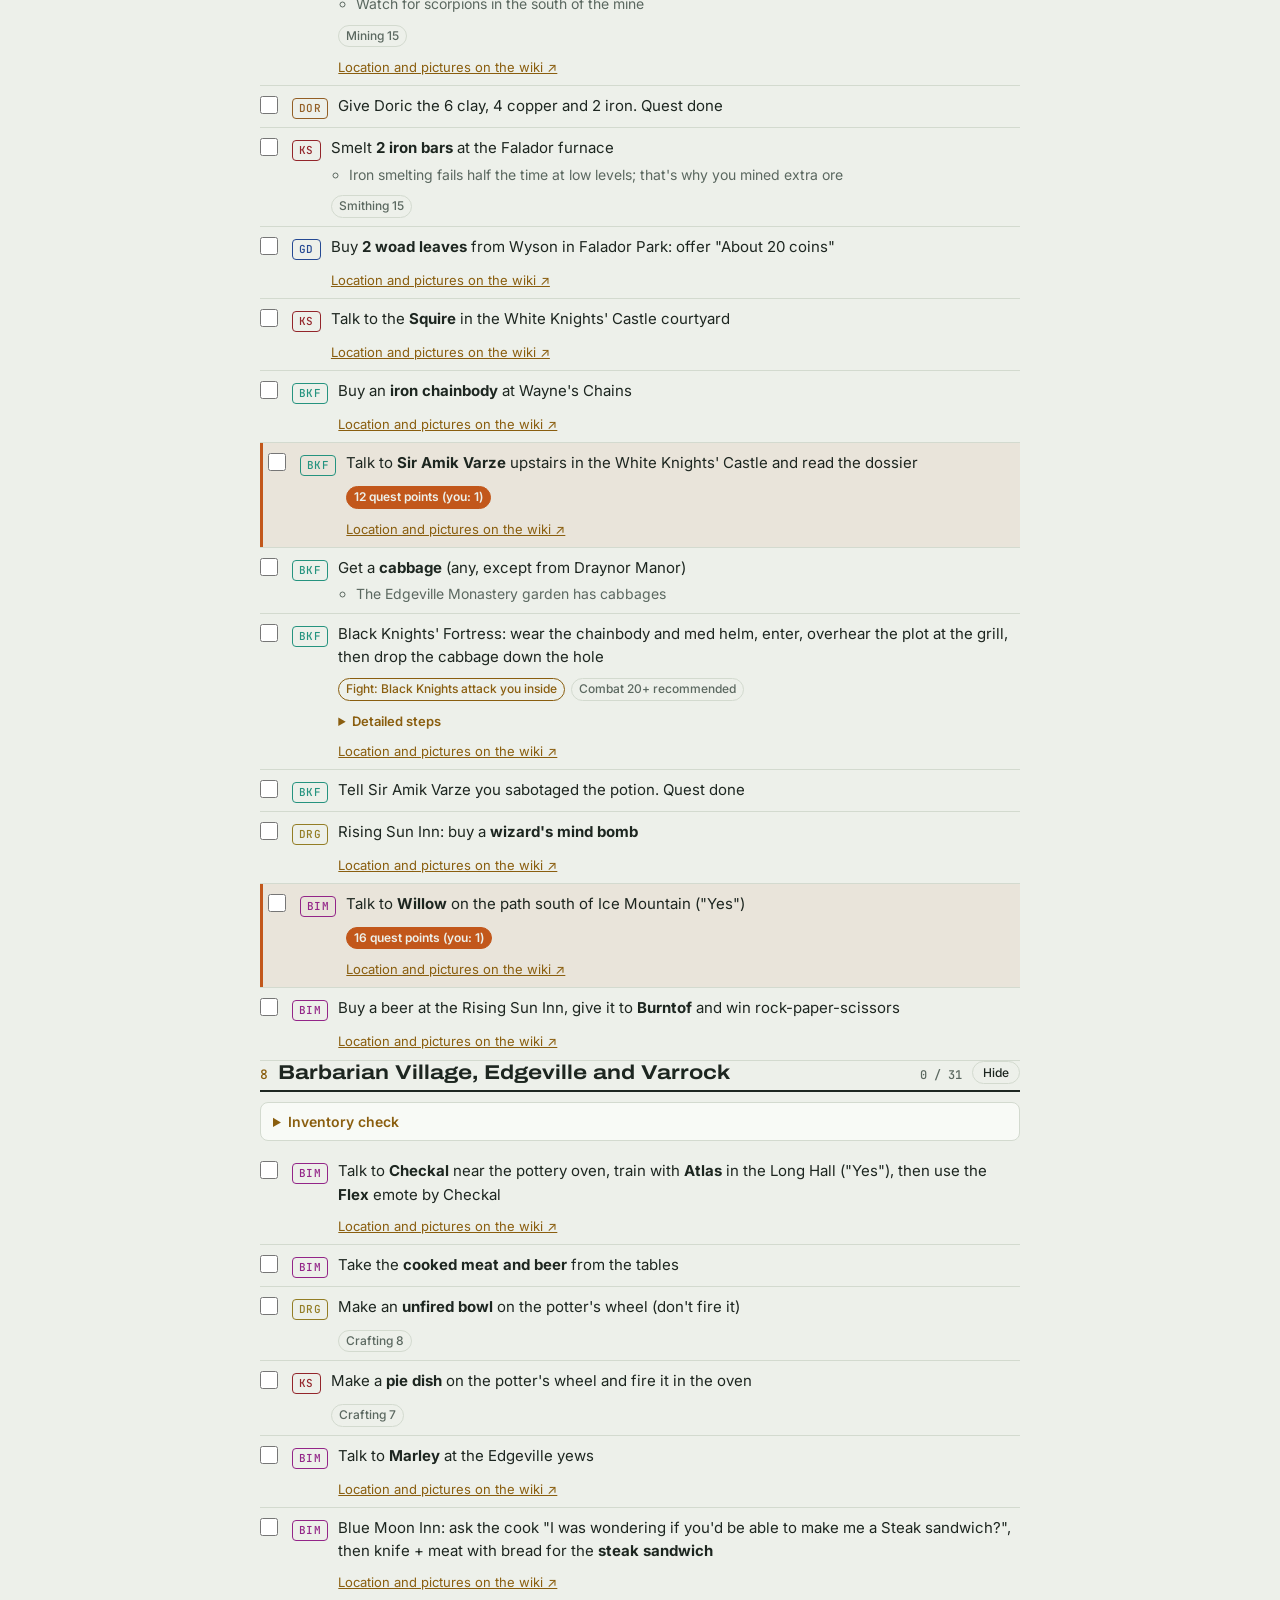
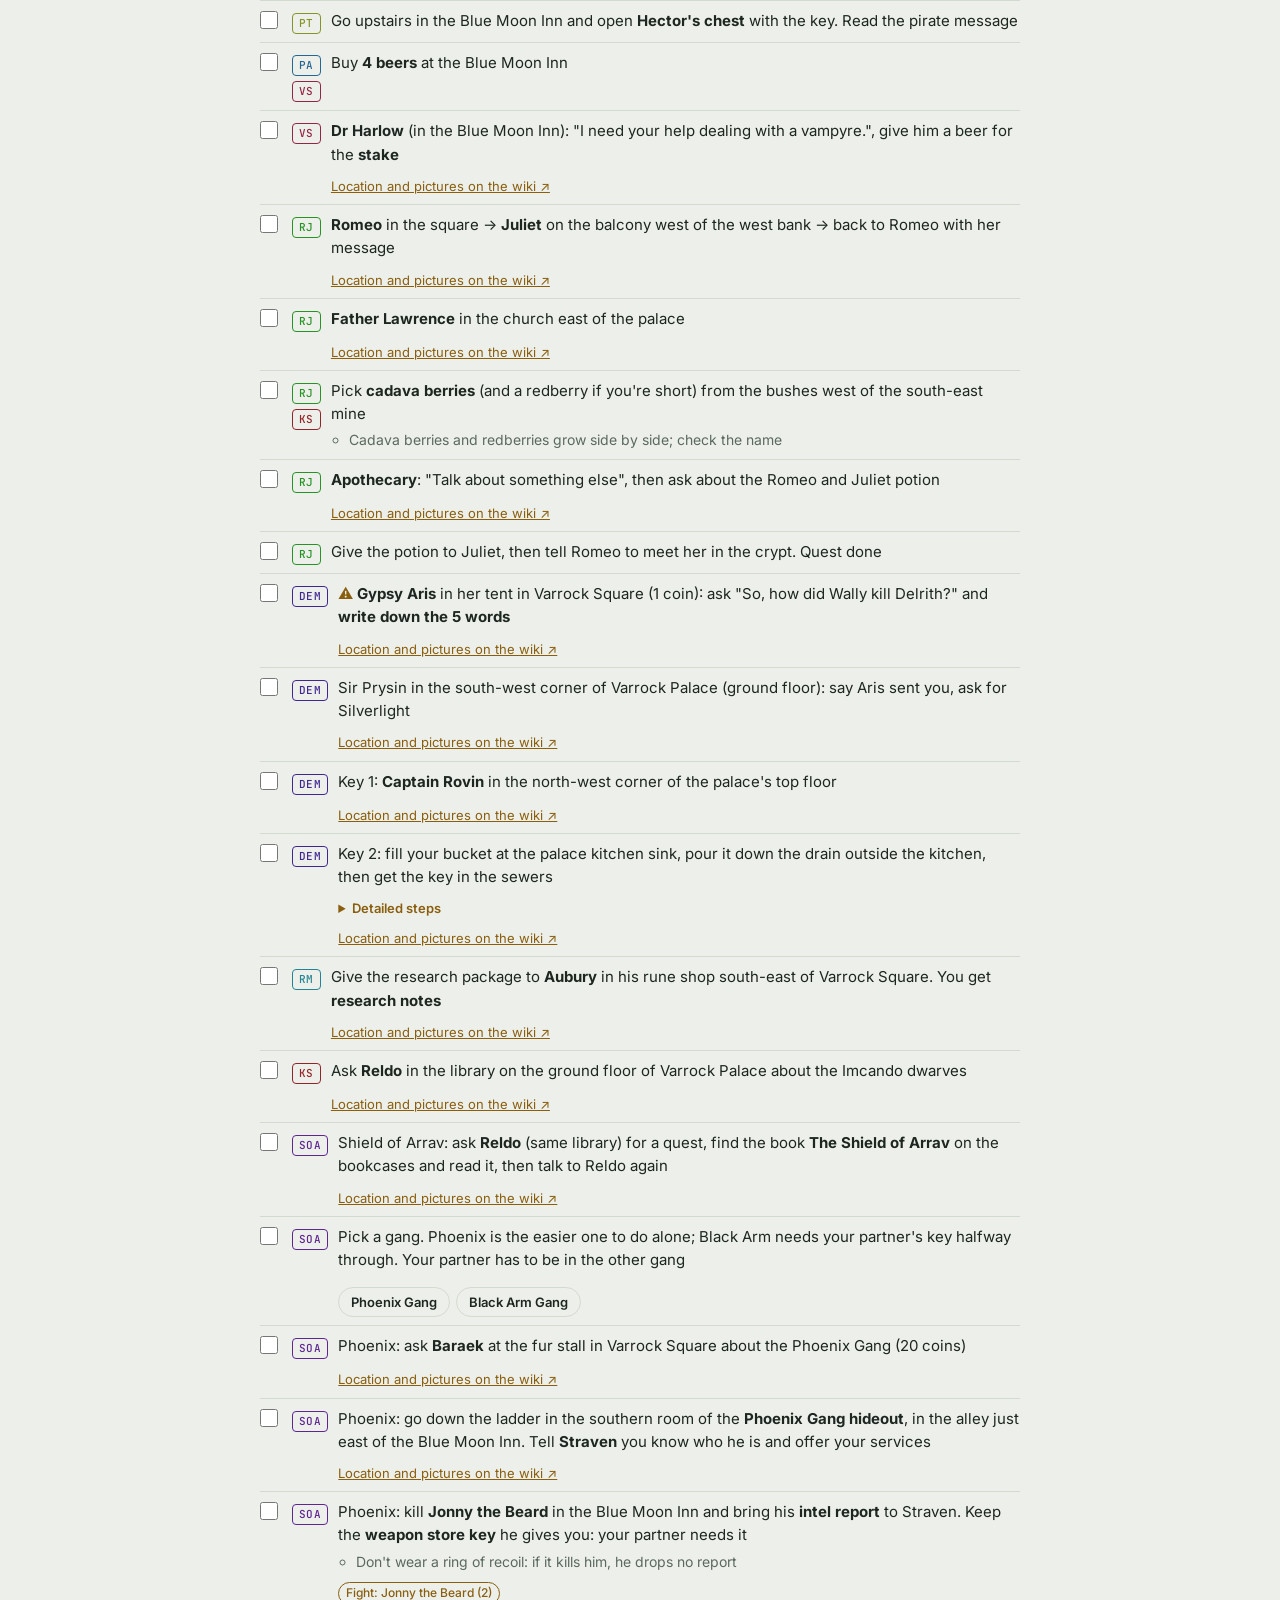
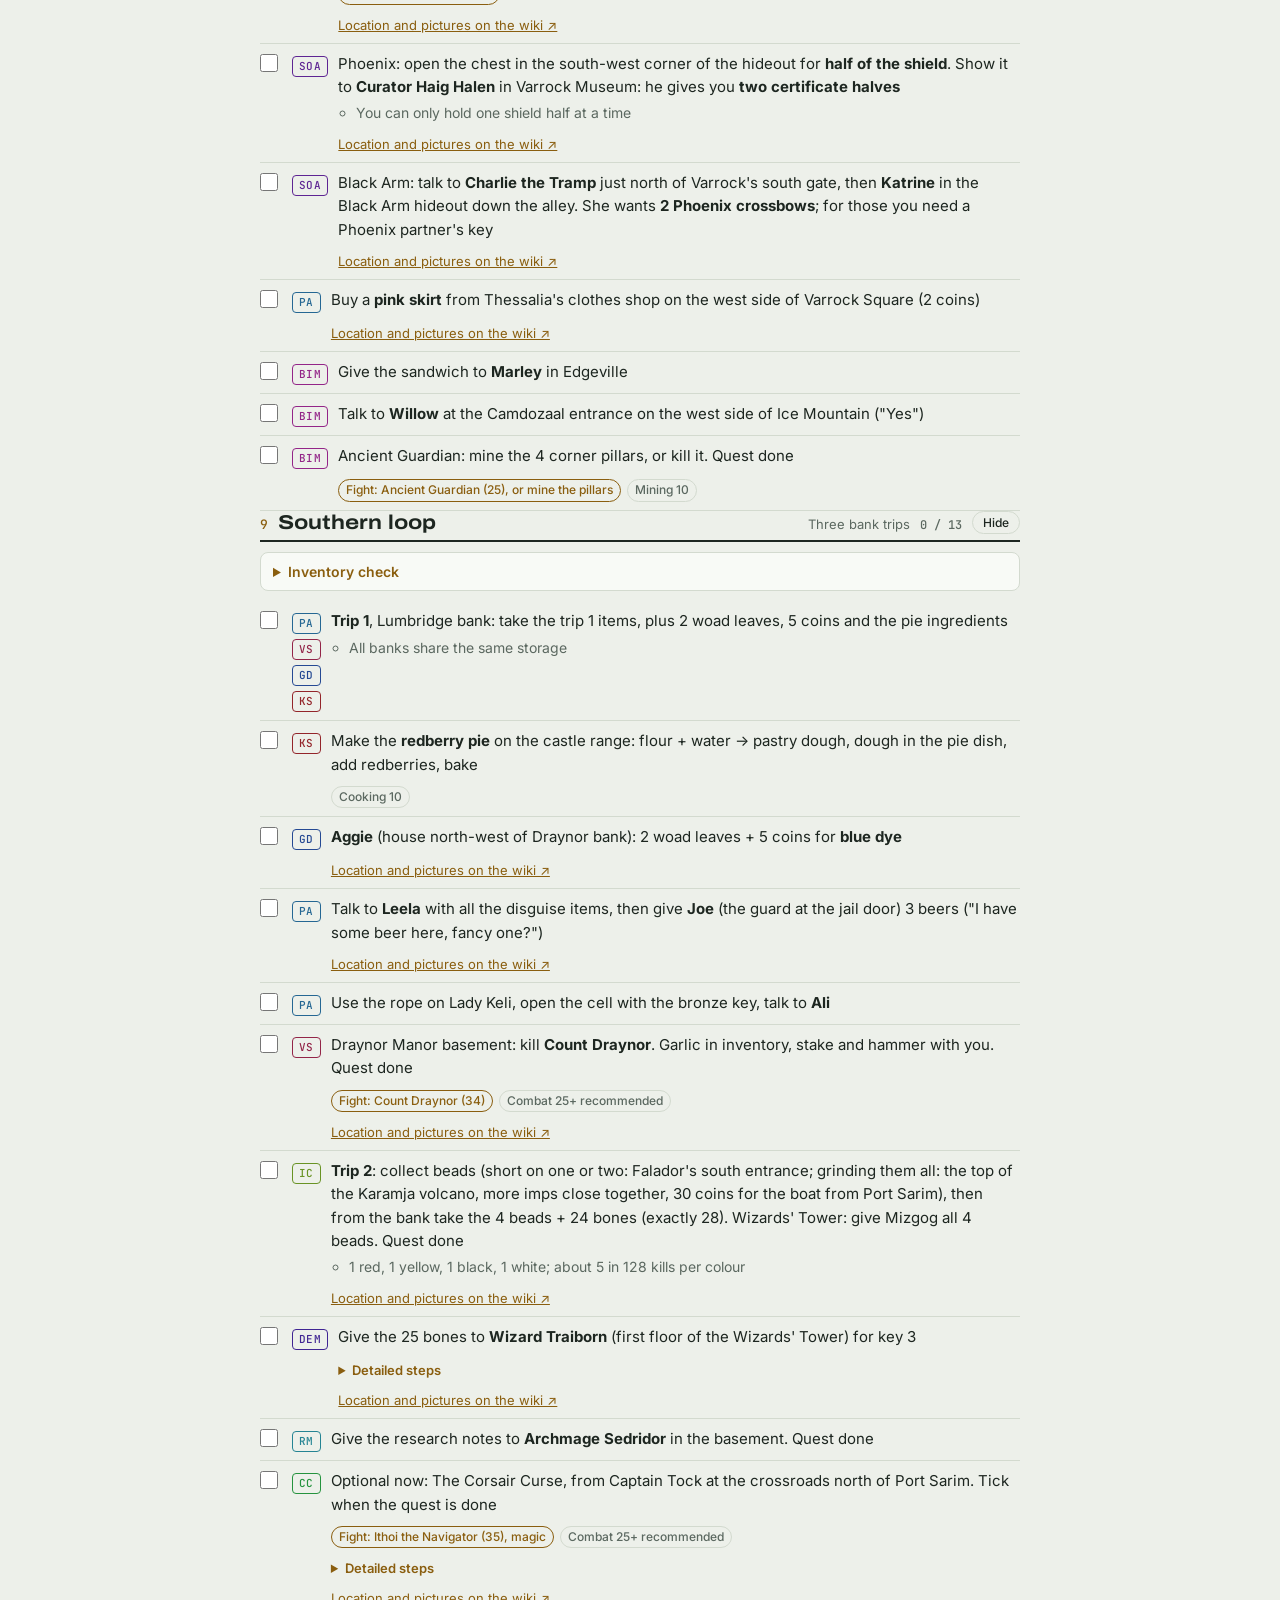
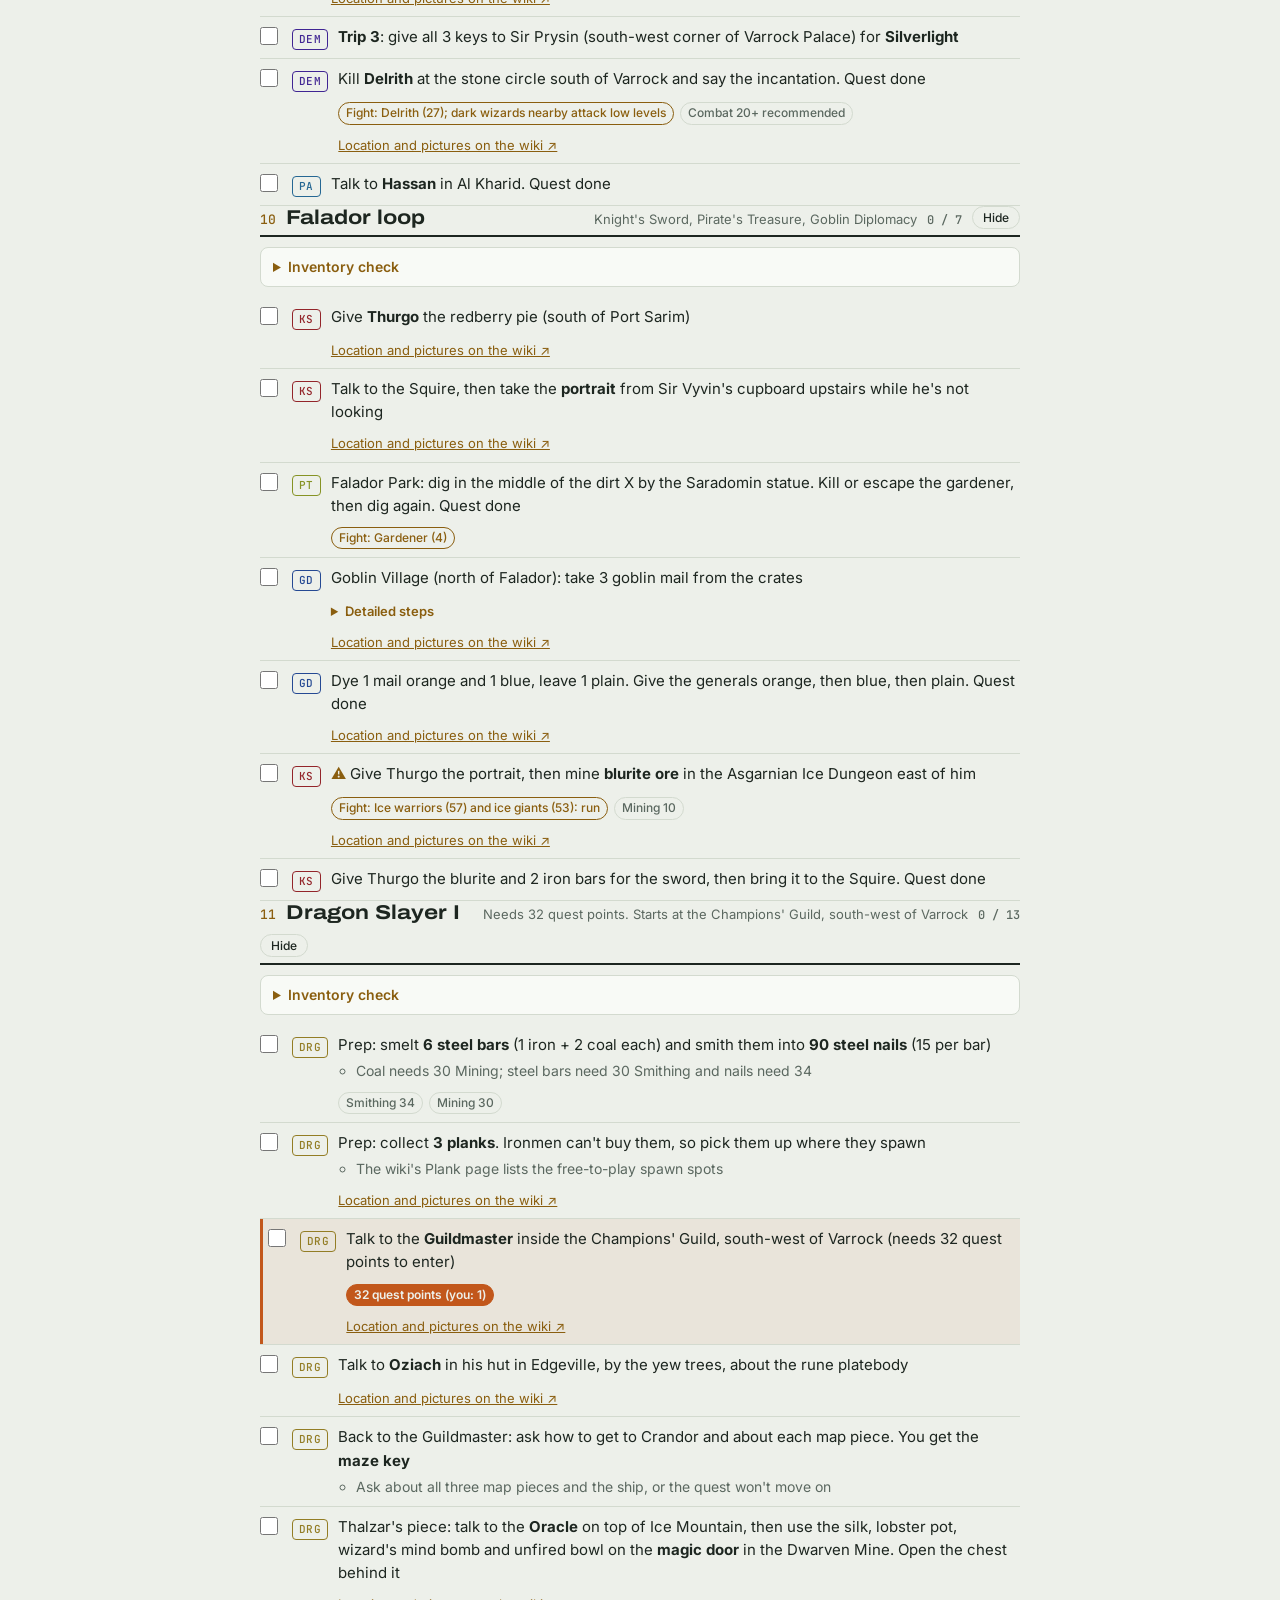
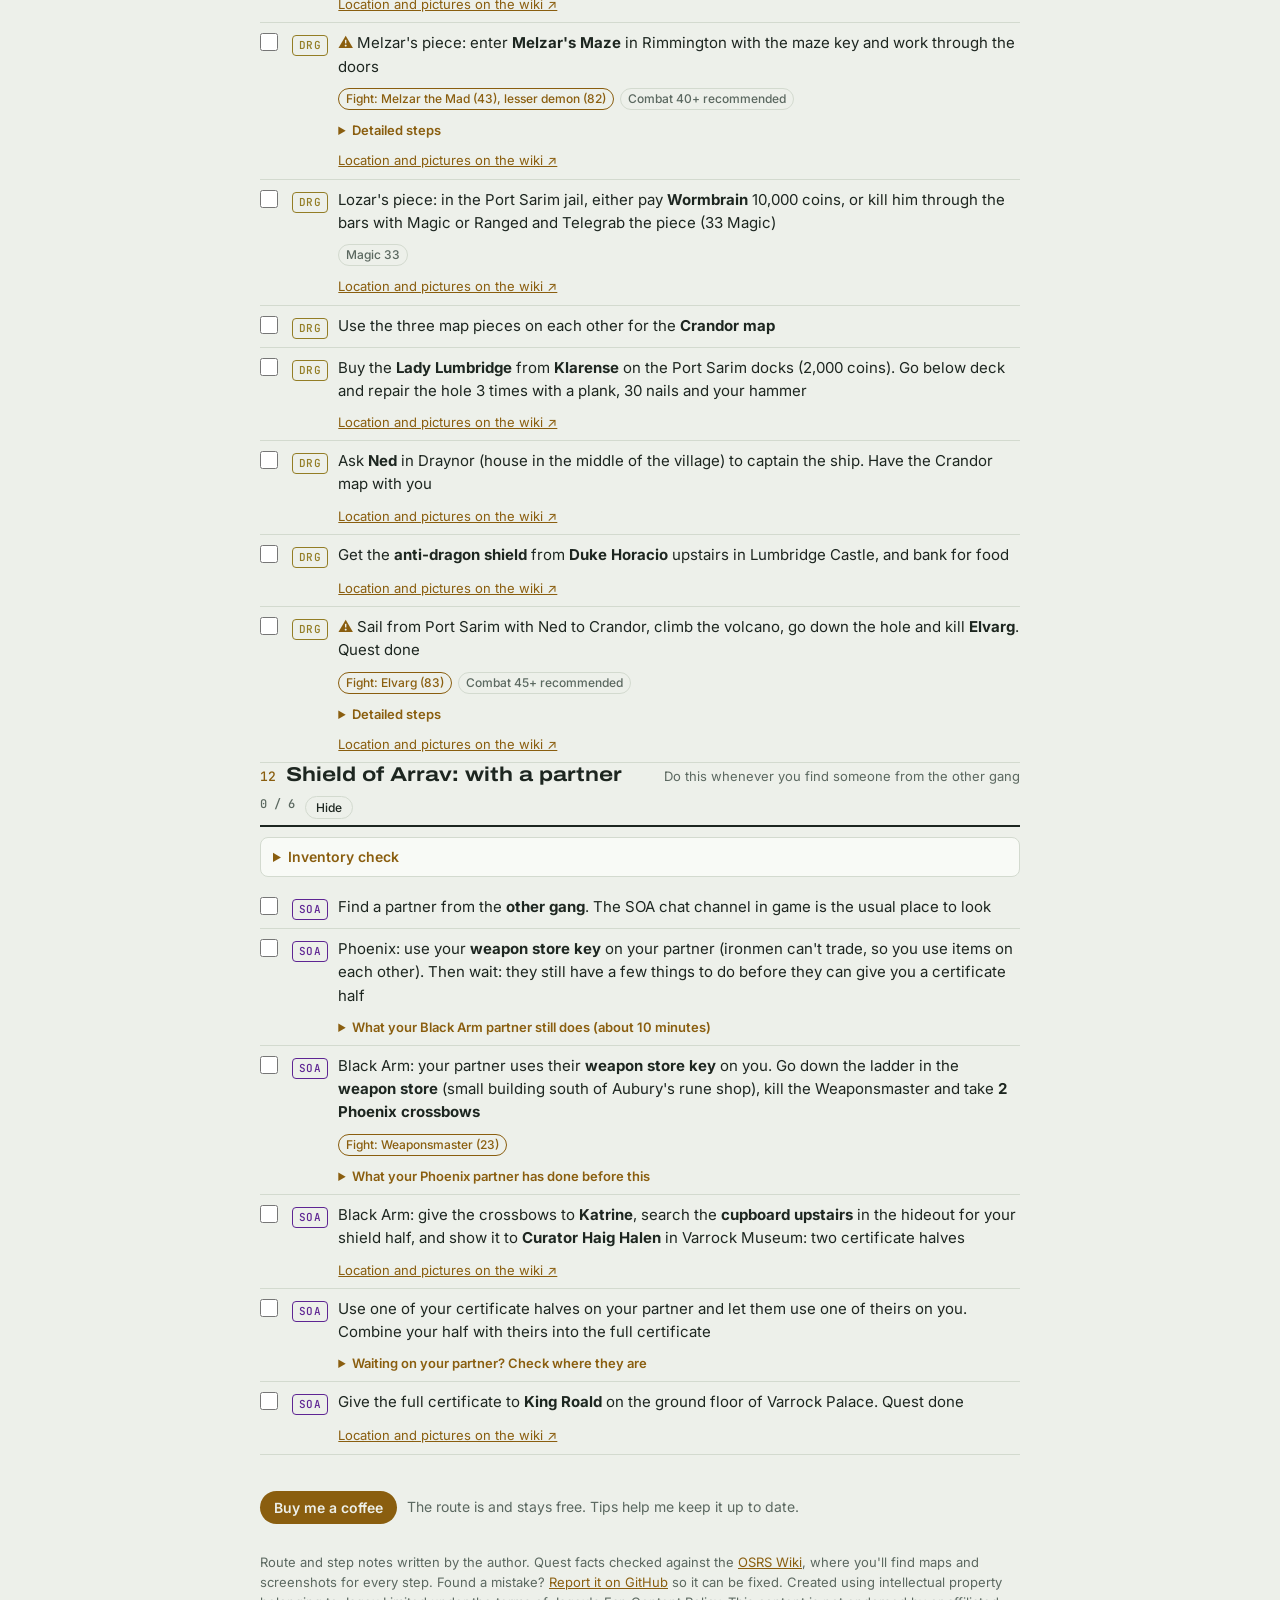
==== commit d9bf35f4: "Shield of Arrav: pick your gang, see what your partner still has to do Gang choice (Phoenix or Black" ====
--- a/f2p/index.html
+++ b/f2p/index.html
@@ -241,11 +241,13 @@
 ["DEM","Key 2: fill your bucket at the palace kitchen sink, pour it down the drain outside the kitchen, then get the key in the sewers",{det:["The drain is against the wall just north of the kitchen door.","The manhole is just south of the palace's east wall (dungeon icon on the minimap).","In the sewer, head north-west to a stream. The rusty key is in a muddy patch next to a pile of skeletons."],loc:"Varrock_Sewers"}],
 ["RM","Give the research package to <b>Aubury</b> in his rune shop south-east of Varrock Square. You get <b>research notes</b>",{loc:"Aubury"}],
 ["KS","Ask <b>Reldo</b> in the library on the ground floor of Varrock Palace about the Imcando dwarves",{loc:"Reldo"}],
-["SOA","Shield of Arrav: ask <b>Reldo</b> (same library) for a quest, find the book <b>The Shield of Arrav</b> on the bookcases and read it, then talk to Reldo again",{id:"soa-1",sub:["You join one of two gangs. The solo-friendly choice is the Phoenix Gang (below). Your partner later needs to be in the Black Arm Gang"],loc:"Reldo"}],
-["SOA","Phoenix Gang: ask <b>Baraek</b> at the fur stall in Varrock Square about the Phoenix Gang (20 coins)",{id:"soa-2",loc:"Baraek"}],
-["SOA","Go down the ladder in the southern room of the <b>Phoenix Gang hideout</b>, in the alley just east of the Blue Moon Inn. Tell <b>Straven</b> you know who he is and offer your services",{id:"soa-3",loc:"Straven"}],
-["SOA","Kill <b>Jonny the Beard</b> in the Blue Moon Inn and bring his <b>intel report</b> to Straven. Keep the <b>weapon store key</b> he gives you",{id:"soa-4",fight:"Jonny the Beard (2)",sub:["Don't wear a ring of recoil: if it kills him, he drops no report"],loc:"Jonny_the_beard"}],
-["SOA","Open the chest in the south-west corner of the hideout for <b>half of the shield</b>, then give it to <b>Curator Haig Halen</b> in Varrock Museum for a <b>certificate half</b>",{id:"soa-5",sub:["You can only hold one shield half at a time"],loc:"Curator_Haig_Halen"}],
+["SOA","Shield of Arrav: ask <b>Reldo</b> (same library) for a quest, find the book <b>The Shield of Arrav</b> on the bookcases and read it, then talk to Reldo again",{id:"soa-1",loc:"Reldo"}],
+["SOA","Pick a gang. Phoenix is the easier one to do alone; Black Arm needs your partner's key halfway through. Your partner has to be in the other gang",{id:"soa-g",pick:{key:"soagang",opts:[["phoenix","Phoenix Gang"],["black","Black Arm Gang"]]}}],
+["SOA","Phoenix: ask <b>Baraek</b> at the fur stall in Varrock Square about the Phoenix Gang (20 coins)",{id:"soa-2",only:{soagang:"phoenix"},loc:"Baraek"}],
+["SOA","Phoenix: go down the ladder in the southern room of the <b>Phoenix Gang hideout</b>, in the alley just east of the Blue Moon Inn. Tell <b>Straven</b> you know who he is and offer your services",{id:"soa-3",only:{soagang:"phoenix"},loc:"Straven"}],
+["SOA","Phoenix: kill <b>Jonny the Beard</b> in the Blue Moon Inn and bring his <b>intel report</b> to Straven. Keep the <b>weapon store key</b> he gives you: your partner needs it",{id:"soa-4",only:{soagang:"phoenix"},fight:"Jonny the Beard (2)",sub:["Don't wear a ring of recoil: if it kills him, he drops no report"],loc:"Jonny_the_beard"}],
+["SOA","Phoenix: open the chest in the south-west corner of the hideout for <b>half of the shield</b>. Show it to <b>Curator Haig Halen</b> in Varrock Museum: he gives you <b>two certificate halves</b>",{id:"soa-5",only:{soagang:"phoenix"},sub:["You can only hold one shield half at a time"],loc:"Curator_Haig_Halen"}],
+["SOA","Black Arm: talk to <b>Charlie the Tramp</b> just north of Varrock's south gate, then <b>Katrine</b> in the Black Arm hideout down the alley. She wants <b>2 Phoenix crossbows</b>; for those you need a Phoenix partner's key",{id:"soa-b1",only:{soagang:"black"},loc:"Katrine"}],
 ["PA","Buy a <b>pink skirt</b> from Thessalia's clothes shop on the west side of Varrock Square (2 coins)",{loc:"Thessalia"}],
 ["BIM","Give the sandwich to <b>Marley</b> in Edgeville",{}],
 ["BIM","Talk to <b>Willow</b> at the Camdozaal entrance on the west side of Ice Mountain (\"Yes\")",{}],
@@ -296,12 +298,14 @@
 ["DRG","Get the <b>anti-dragon shield</b> from <b>Duke Horacio</b> upstairs in Lumbridge Castle, and bank for food",{id:"drg-12",loc:"Duke_Horacio"}],
 ["DRG","Sail from Port Sarim with Ned to Crandor, climb the volcano, go down the hole and kill <b>Elvarg</b>. Quest done",{id:"drg-13",fight:"Elvarg (83)",req:{combat:45},warn:true,det:["Wear the anti-dragon shield: without it her fire hits very hard.","Bring as much food as you can carry.","A long but safe spot is the south-east corner of her cave.","After the kill, go back to Oziach to be allowed to buy the rune platebody."],loc:"Elvarg"}]
 ]},
-{name:"Shield of Arrav: with a partner",loc:"Do this whenever you find someone from the Black Arm Gang",
- inv:{have:"Your certificate half and the weapon store key",bank:""},
- steps:[
-["SOA","Find a partner who joined the <b>Black Arm Gang</b>. The SOA chat channel in game is the usual place to look",{id:"soa-6"}],
-["SOA","Use your <b>weapon store key</b> on your partner so they can finish their part. Ironmen can't trade, so you use items on each other",{id:"soa-7"}],
-["SOA","Once both of you have a certificate half, use your half on your partner and take theirs. Combine the two halves",{id:"soa-8"}],
+{name:"Shield of Arrav: with a partner",loc:"Do this whenever you find someone from the other gang",
+ inv:{have:"Phoenix: the weapon store key and your certificate halves. Black Arm: food and a weapon for the Weaponsmaster",bank:""},
+ steps:[
+["SOA","Find a partner from the <b>other gang</b>. The SOA chat channel in game is the usual place to look",{id:"soa-6"}],
+["SOA","Phoenix: use your <b>weapon store key</b> on your partner (ironmen can't trade, so you use items on each other). Then wait: they still have a few things to do before they can give you a certificate half",{id:"soa-7",only:{soagang:"phoenix"},partner:["What your Black Arm partner still does (about 10 minutes)","Black Arm: <b>Charlie the Tramp</b> (just north of Varrock's south gate), then <b>Katrine</b> in the Black Arm hideout. She wants <b>2 Phoenix crossbows</b>","Black Arm: wait for your weapon store key, then go to the <b>weapon store</b>: the small building south of Aubury's rune shop, ladder down. Kill the Weaponsmaster (23) and take 2 crossbows","Black Arm: give the crossbows to Katrine, then search the <b>cupboard upstairs</b> in her hideout for their shield half","Black Arm: show the shield half to the curator in Varrock Museum. Only now do they have certificate halves to give you"]}],
+["SOA","Black Arm: your partner uses their <b>weapon store key</b> on you. Go down the ladder in the <b>weapon store</b> (small building south of Aubury's rune shop), kill the Weaponsmaster and take <b>2 Phoenix crossbows</b>",{id:"soa-b2",only:{soagang:"black"},fight:"Weaponsmaster (23)",partner:["What your Phoenix partner has done before this","Phoenix: talk to <b>Baraek</b> (fur stall, Varrock Square), 20 coins","Phoenix: <b>Straven</b> in the Phoenix hideout (alley east of the Blue Moon Inn), kill Jonny the Beard in the Blue Moon Inn, bring Straven the intel report. Straven gives the <b>weapon store key</b>","Phoenix: their shield half is in the chest in the south-west corner of the hideout. They show it to the curator in Varrock Museum"]}],
+["SOA","Black Arm: give the crossbows to <b>Katrine</b>, search the <b>cupboard upstairs</b> in the hideout for your shield half, and show it to <b>Curator Haig Halen</b> in Varrock Museum: two certificate halves",{id:"soa-b3",only:{soagang:"black"},loc:"Curator_Haig_Halen"}],
+["SOA","Use one of your certificate halves on your partner and let them use one of theirs on you. Combine your half with theirs into the full certificate",{id:"soa-8",partner:["Waiting on your partner? Check where they are","Phoenix partner: they need their shield half from the chest in their hideout, shown to the curator","Black Arm partner: they need the 2 crossbows, Katrine, the cupboard upstairs, then the curator. That's the long part"]}],
 ["SOA","Give the full certificate to <b>King Roald</b> on the ground floor of Varrock Palace. Quest done",{id:"soa-9",loc:"King_Roald"}]
 ]}
 ];
--- a/assets/route.css
+++ b/assets/route.css
@@ -17,6 +17,10 @@
 .lookup .hint{margin:0}
 .lookup .hint.ok{color:var(--ok)}
 .lookup .hint.err{color:var(--low)}
+.wspaste{margin-top:10px;padding:10px 12px;border:1px solid var(--line);border-radius:8px;font-size:13px;color:var(--muted);display:flex;flex-direction:column;gap:6px}
+.wspaste p,.wspaste ol{margin:0}.wspaste ol{padding-left:20px;display:flex;flex-direction:column;gap:4px}
+.wspaste textarea{width:100%;box-sizing:border-box;font:12px ui-monospace,monospace;padding:7px 10px;border:1px solid var(--line);border-radius:6px;background:var(--bg);color:var(--fg);resize:vertical}
+.wspaste .hint{margin:0}.wspaste .hint.ok{color:var(--ok)}.wspaste .hint.err{color:var(--low)}
 .kofi-float{position:fixed;z-index:20;right:calc(16px + env(safe-area-inset-right,0px));bottom:calc(16px + env(safe-area-inset-bottom,0px));box-shadow:0 4px 14px rgba(0,0,0,.25)}
 .wrap{padding-bottom:72px}
 @media (max-width:480px){.kofi-float{font-size:13px;padding:7px 12px}}
@@ -70,6 +74,12 @@
 .phase-head{display:flex;align-items:baseline;gap:10px;border-bottom:2px solid var(--fg);padding-bottom:6px}
 .phase-head .n{font:500 13px var(--mono);color:var(--accent)}
 .phase-head .loc{margin-left:auto;font-size:13px;color:var(--muted)}
+.phase-head{flex-wrap:wrap}
+.phase-head .prog{font:500 12px var(--mono);color:var(--muted);white-space:nowrap}
+section.finished .phase-head .prog{color:var(--ok)}
+.phase-head .fold{font:500 12px var(--body);padding:3px 10px;border:1px solid var(--line);border-radius:999px;background:transparent;color:var(--fg);cursor:pointer;align-self:center}
+section.folded>*:not(.phase-head){display:none!important}
+section.folded .phase-head h2{color:var(--muted)}
 ul.steps{list-style:none;margin:0;padding:0;display:flex;flex-direction:column}
 ul.steps>li{display:grid;grid-template-columns:22px auto 1fr;gap:10px;align-items:start;padding:8px 0;border-bottom:1px solid var(--line)}
 ul.steps>li>*{min-width:0}
@@ -114,7 +124,7 @@
 
 .wlink{grid-column:3;font-size:13px;justify-self:start}
 .more{grid-column:3}
-.more summary{cursor:pointer;font-size:13px;font-weight:600;color:var(--accent);width:max-content}
+.more summary{cursor:pointer;font-size:13px;font-weight:600;color:var(--accent);width:fit-content;max-width:100%}
 .more ol{margin:6px 0 2px;padding-left:20px;font-size:14px;display:flex;flex-direction:column;gap:3px}
 ul.steps>li.done .more{opacity:.6}
 .pics{grid-column:3;display:flex;flex-wrap:wrap;gap:10px;align-items:flex-end}
@@ -125,7 +135,7 @@
 .pics figcaption{font-size:12px;color:var(--muted)}
 ul.steps>li.done .pics{opacity:.45}
 footer{color:var(--muted);font-size:13px}
-@media (max-width:480px){.badges{grid-column:2}.tags{flex-direction:row;flex-wrap:wrap}ul.steps>li{grid-template-columns:22px 1fr}.steps .tag{grid-column:2}.steps label{grid-column:2}.pics{grid-column:2}.more{grid-column:2}.wlink{grid-column:2}}
+@media (max-width:480px){.badges{grid-column:2}.tags{flex-direction:row;flex-wrap:wrap}ul.steps>li{grid-template-columns:22px 1fr}.steps .tag{grid-column:2}.steps label{grid-column:2}.pics{grid-column:2}.more{grid-column:2}.wlink{grid-column:2}.pick{grid-column:2}}
 @media (prefers-reduced-motion:reduce){.bar i{transition:none}}
 
 .topnav{display:flex;flex-wrap:wrap;gap:8px;align-items:center;font-size:14px;color:var(--muted)}
@@ -135,3 +145,12 @@
 .chapters{display:flex;flex-wrap:wrap;gap:8px}
 .chip{font:600 13px var(--body);padding:5px 11px;border-radius:999px;border:1px solid var(--line);color:var(--muted);background:var(--surface)}
 .chip.on{border-color:var(--accent);color:var(--accent)}
+
+.chapter-h{margin:28px 0 0;font:800 26px/1.15 var(--display,inherit);display:flex;flex-direction:column;gap:2px;scroll-margin-top:72px}
+.chapter-h small{font:500 12px var(--mono);letter-spacing:.08em;text-transform:uppercase;color:var(--accent)}
+a.chip{text-decoration:none;color:inherit}
+
+.pick{grid-column:3;display:flex;flex-wrap:wrap;gap:6px;margin-top:6px}
+.pick button{font:600 13px var(--body);padding:6px 12px;border:1px solid var(--line);border-radius:999px;background:transparent;color:var(--fg);cursor:pointer}
+.pick button[aria-pressed="true"]{background:var(--accent);border-color:var(--accent);color:var(--bg)}
+@media (max-width:480px){.pick{grid-column:2}}
